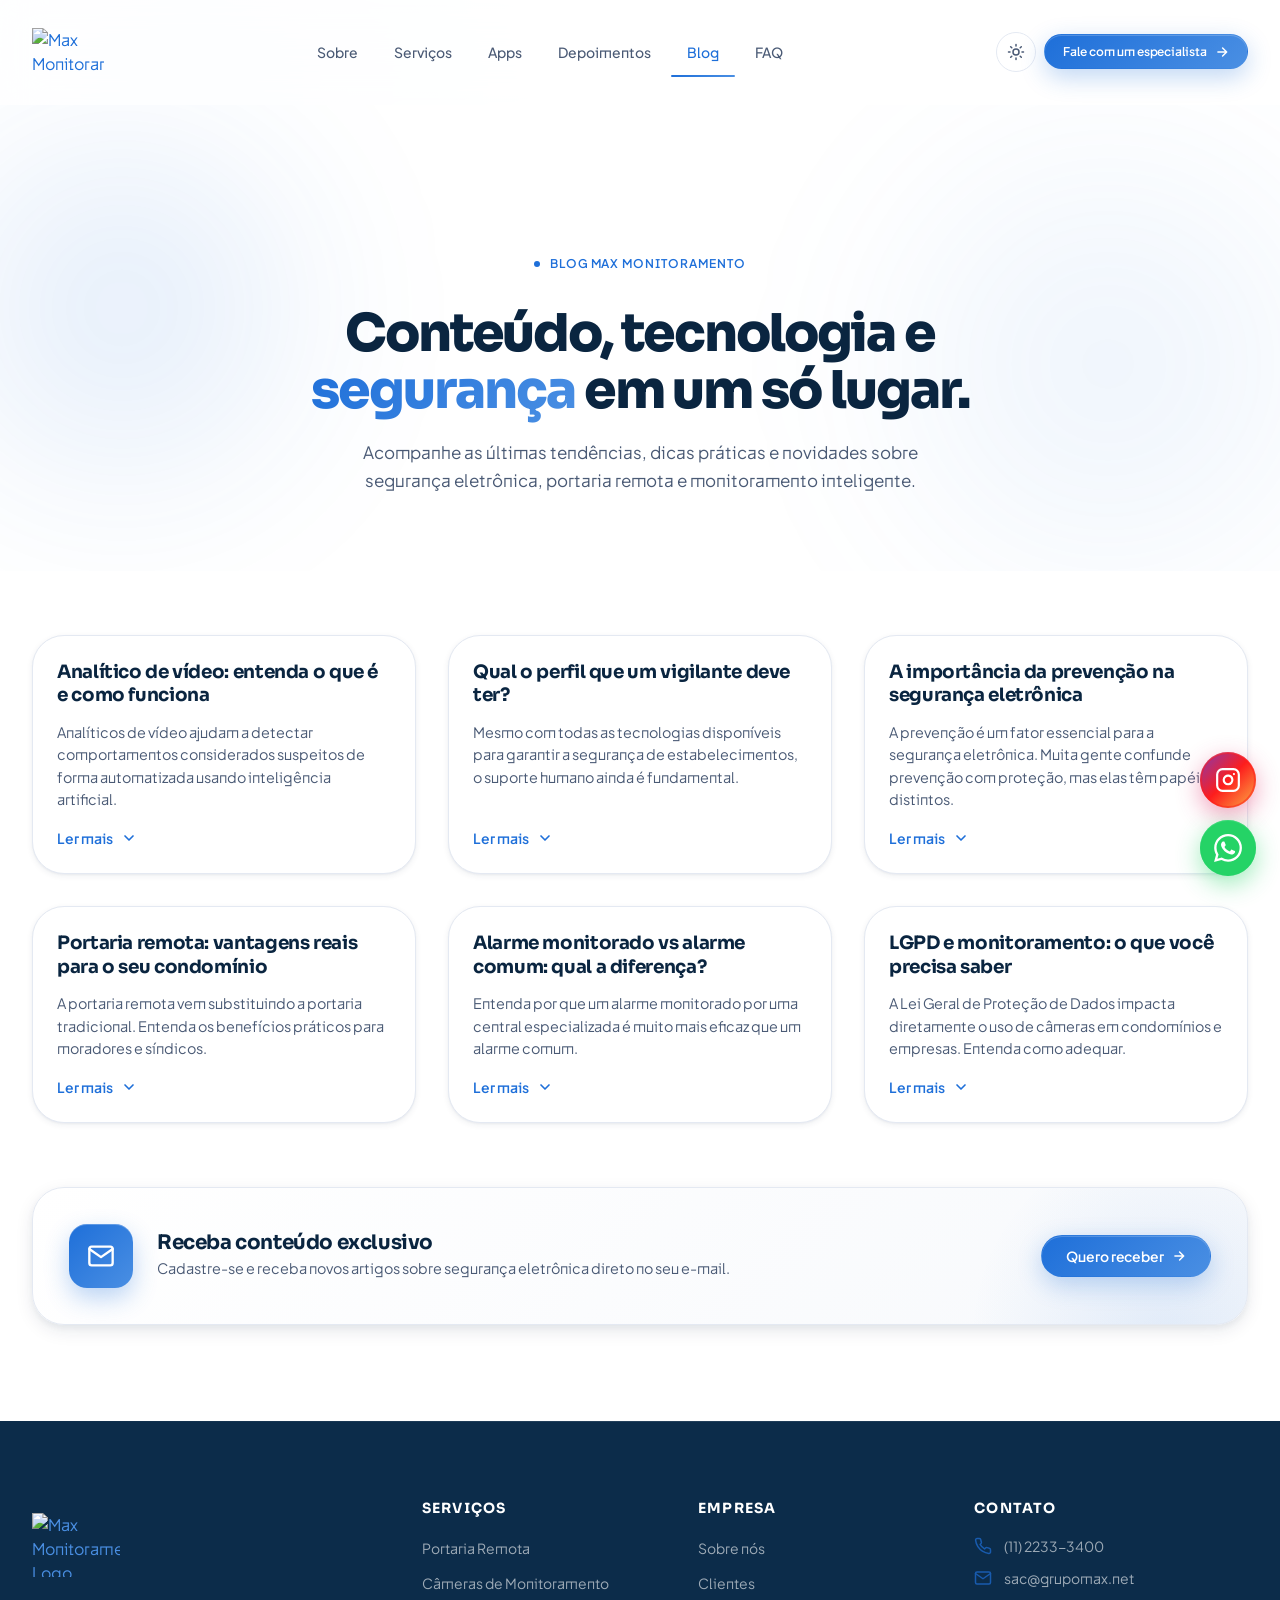
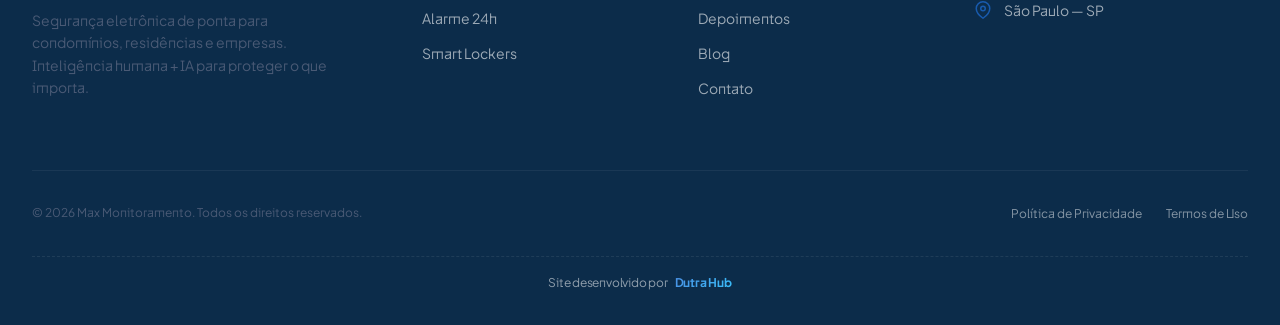
==== blog.html @ c95c72ec "blog" ====
<!doctype html>
<html lang="pt-BR">
  <head>
    <meta charset="UTF-8" />
    <meta
      name="viewport"
      content="width=device-width, initial-scale=1.0, viewport-fit=cover"
    />
    <script>
      (function () {
        try {
          var s = localStorage.getItem("max-theme");
          var p = window.matchMedia("(prefers-color-scheme: dark)").matches;
          var t = s || (p ? "dark" : "light");
          document.documentElement.setAttribute("data-theme", t);
        } catch (e) {
          document.documentElement.setAttribute("data-theme", "light");
        }
      })();
    </script>
    <title>Blog | Max Monitoramento — Insights de segurança eletrônica</title>
    <meta
      name="description"
      content="Conheça as últimas tendências, dicas e tecnologias em segurança eletrônica, portaria remota e monitoramento 24h."
    />
    <meta name="theme-color" content="#0A2540" />
    <link rel="icon" type="image/svg+xml" href="assets/icons/favicon.svg" />
    <link rel="preconnect" href="https://fonts.googleapis.com" />
    <link rel="preconnect" href="https://fonts.gstatic.com" crossorigin />
    <link
      href="https://fonts.googleapis.com/css2?family=Sora:wght@300;400;500;600;700;800&family=Plus+Jakarta+Sans:wght@300;400;500;600;700;800&display=swap"
      rel="stylesheet"
    />
    <link rel="stylesheet" href="css/variables.css?v=3" />
    <link rel="stylesheet" href="css/base.css?v=3" />
    <link rel="stylesheet" href="css/components.css?v=3" />
    <link rel="stylesheet" href="css/sections.css?v=3" />
    <link rel="stylesheet" href="css/animations.css?v=3" />
    <link rel="stylesheet" href="css/responsive.css?v=3" />
    <link rel="stylesheet" href="css/blog.css?v=3" />
    <link rel="stylesheet" href="css/svg-sizing.css?v=3" />
  </head>
  <body>
    <header class="header" id="header">
      <div class="container header__container">
        <a
          href="index.html"
          class="header__logo"
          aria-label="Max Monitoramento"
        >
          <div class="logo">
            <div class="logo__mark" aria-hidden="true">
              <img
                src="images/logo.png"
                alt="Max Monitoramento Logo"
                style="height: 36px; width: auto; display: block"
              />
            </div>
          </div>
        </a>
        <nav class="nav" aria-label="Principal">
          <ul class="nav__list">
            <li><a href="index.html#sobre" class="nav__link">Sobre</a></li>
            <li>
              <a href="index.html#servicos" class="nav__link">Serviços</a>
            </li>
            <li><a href="index.html#aplicativos" class="nav__link">Apps</a></li>
            <li>
              <a href="index.html#depoimentos" class="nav__link">Depoimentos</a>
            </li>
            <li>
              <a
                href="blog.html"
                class="nav__link nav__link--active"
                aria-current="page"
                >Blog</a
              >
            </li>
            <li><a href="index.html#faq" class="nav__link">FAQ</a></li>
          </ul>
        </nav>
        <div class="header__actions">
          <button
            class="theme-toggle"
            id="themeToggle"
            aria-label="Alternar tema"
            type="button"
          >
            <svg
              class="theme-toggle__sun"
              viewBox="0 0 24 24"
              fill="none"
              stroke="currentColor"
              stroke-width="2"
              stroke-linecap="round"
              stroke-linejoin="round"
              aria-hidden="true"
            >
              <circle cx="12" cy="12" r="4" />
              <path
                d="M12 2v2M12 20v2M4.93 4.93l1.41 1.41M17.66 17.66l1.41 1.41M2 12h2M20 12h2M4.93 19.07l1.41-1.41M17.66 6.34l1.41-1.41"
              />
            </svg>
            <svg
              class="theme-toggle__moon"
              viewBox="0 0 24 24"
              fill="none"
              stroke="currentColor"
              stroke-width="2"
              stroke-linecap="round"
              stroke-linejoin="round"
              aria-hidden="true"
            >
              <path d="M21 12.79A9 9 0 1 1 11.21 3 7 7 0 0 0 21 12.79z" />
            </svg>
          </button>
          <a
            href="index.html#contato"
            class="btn btn--primary btn--sm"
            data-cta="header-cta"
            >Fale com um especialista
            <svg
              width="14"
              height="14"
              viewBox="0 0 24 24"
              fill="none"
              stroke="currentColor"
              stroke-width="2.5"
              stroke-linecap="round"
              stroke-linejoin="round"
              aria-hidden="true"
            >
              <path d="M5 12h14M13 5l7 7-7 7" />
            </svg>
          </a>
          <button
            class="menu-toggle"
            id="menuToggle"
            aria-label="Abrir menu"
            aria-expanded="false"
          >
            <span></span><span></span><span></span>
          </button>
        </div>
      </div>
      <div class="mobile-menu" id="mobileMenu" aria-hidden="true">
        <ul class="mobile-menu__list">
          <li><a href="index.html#sobre">Sobre</a></li>
          <li><a href="index.html#servicos">Serviços</a></li>
          <li><a href="index.html#aplicativos">Apps</a></li>
          <li><a href="index.html#processo">Como funciona</a></li>
          <li><a href="index.html#depoimentos">Depoimentos</a></li>
          <li><a href="blog.html">Blog</a></li>
          <li><a href="index.html#faq">FAQ</a></li>
          <li>
            <a href="index.html#contato" class="btn btn--primary btn--full"
              >Fale com um especialista</a
            >
          </li>
        </ul>
      </div>
    </header>
    <main>
      <section class="blog-hero">
        <div class="blog-hero__backdrop" aria-hidden="true">
          <div class="blog-hero__glow blog-hero__glow--1"></div>
          <div class="blog-hero__glow blog-hero__glow--2"></div>
        </div>
        <div class="container">
          <div class="blog-hero__content">
            <span class="eyebrow"
              ><span class="eyebrow__dot"></span>Blog Max Monitoramento</span
            >
            <h1 class="blog-hero__title">
              Conteúdo, tecnologia e
              <span class="text-gradient">segurança</span> em um só lugar.
            </h1>
            <p class="blog-hero__lead">
              Acompanhe as últimas tendências, dicas práticas e novidades sobre
              segurança eletrônica, portaria remota e monitoramento inteligente.
            </p>
          </div>
        </div>
      </section>
      <section class="blog-section">
        <div class="container">
          <div class="blog-grid" id="blogGrid">
            <article class="blog-card" data-post="analitico-video">
              <button
                class="blog-card__trigger"
                type="button"
                aria-expanded="false"
                aria-controls="post-analitico-video"
              >
                <div class="blog-card__media">
                  <img
                    src="images/Blog/Card1.webp"
                    alt="Analítico de vídeo"
                    loading="lazy"
                    class="blog-card__image"
                  />
                </div>
                <div class="blog-card__body">
                  <h2 class="blog-card__title">
                    Analítico de vídeo: entenda o que é e como funciona
                  </h2>
                  <p class="blog-card__excerpt">
                    Analíticos de vídeo ajudam a detectar comportamentos
                    considerados suspeitos de forma automatizada usando
                    inteligência artificial.
                  </p>
                  <span class="blog-card__cta"
                    ><span class="blog-card__cta-text">Ler mais</span
                    ><svg
                      class="blog-card__cta-icon"
                      viewBox="0 0 24 24"
                      fill="none"
                      stroke="currentColor"
                      stroke-width="2.5"
                      stroke-linecap="round"
                      stroke-linejoin="round"
                      aria-hidden="true"
                    >
                      <polyline points="6 9 12 15 18 9" /></svg
                  ></span>
                </div>
              </button>
              <div
                class="blog-card__expansion"
                id="post-analitico-video"
                role="region"
                aria-hidden="true"
              >
                <div class="blog-card__expansion-inner">
                  <div class="blog-content">
                    <p>
                      Em um sistema de
                      <strong>CFTV (Circuito Fechado de Televisão)</strong>, uma
                      câmera de videomonitoramento (VMS) que apenas registra as
                      imagens em tempo real pode não ser mais suficiente para
                      fazer a segurança de um ambiente.
                    </p>
                    <p>
                      Quando elaboram projetos de segurança, empresas e
                      condomínios já pensam em implantar
                      <strong>inteligência artificial (IA)</strong> no sistema
                      de monitoramento. Isso significa ter câmeras IP (digitais)
                      e softwares com os chamados
                      <strong>analíticos de vídeo</strong>.
                    </p>
                    <h3>O que é analítico de vídeo?</h3>
                    <p>
                      Analítico de vídeo é uma parte do sistema de
                      videomonitoramento (VMS) que analisa as imagens e detecta,
                      automaticamente, situações suspeitas ou eventos fora do
                      padrão de comportamento.
                    </p>
                    <p>O sistema pode ser utilizado para:</p>
                    <ul>
                      <li>
                        <strong>Detecção de pessoas</strong> em áreas restritas
                        — se alguém é flagrado cruzando uma linha desenhada pelo
                        sistema, um alerta é gerado;
                      </li>
                      <li>
                        <strong>Identificação facial</strong> de pessoas
                        específicas (autorizadas ou suspeitas);
                      </li>
                      <li>
                        <strong>Detecção de objetos abandonados</strong> ou
                        removidos do ambiente;
                      </li>
                      <li>
                        <strong>Análise de trajetória</strong> e tempo de
                        permanência em determinadas áreas;
                      </li>
                      <li>
                        <strong>Alarme de temperatura</strong> e detecção de
                        comportamentos suspeitos.
                      </li>
                    </ul>
                    <h3>Por que escolher análise inteligente de vídeo?</h3>
                    <p>
                      Um dos pontos fortes da análise inteligente de vídeo é
                      que, independentemente da quantidade de câmeras, o sistema
                      avalia as imagens <strong>em tempo real</strong>,
                      trabalhando de forma autônoma sem depender totalmente dos
                      operadores da central de segurança.
                    </p>
                    <p>
                      Assim que o sistema detecta um evento — como a invasão de
                      uma área controlada — ele
                      <strong
                        >envia imediatamente um alerta de ocorrência</strong
                      >
                      à operação. Depois disso, a equipe de segurança pode atuar
                      no caso com agilidade.
                    </p>
                    <p>
                      É possível configurar uma série de analíticos de vídeo.
                      Cada um pode detectar e identificar eventos diferentes
                      durante <strong>24 horas por dia</strong>, garantindo
                      proteção contínua e inteligente do seu patrimônio.
                    </p>
                  </div>
                  <button
                    class="blog-card__close"
                    type="button"
                    data-close="analitico-video"
                  >
                    <svg
                      viewBox="0 0 24 24"
                      fill="none"
                      stroke="currentColor"
                      stroke-width="2.5"
                      stroke-linecap="round"
                      stroke-linejoin="round"
                      aria-hidden="true"
                    >
                      <line x1="18" y1="6" x2="6" y2="18" />
                      <line x1="6" y1="6" x2="18" y2="18" /></svg
                    >Fechar artigo
                  </button>
                </div>
              </div>
            </article>

            <article class="blog-card" data-post="perfil-vigilante">
              <button
                class="blog-card__trigger"
                type="button"
                aria-expanded="false"
                aria-controls="post-perfil-vigilante"
              >
                <div class="blog-card__media blog-card__media--alt">
                  <img
                    src="images/blog/Card2.jpg"
                    alt="Perfil do vigilante"
                    loading="lazy"
                    class="blog-card__image"
                  />
                </div>
                <div class="blog-card__body">
                  <h2 class="blog-card__title">
                    Qual o perfil que um vigilante deve ter?
                  </h2>
                  <p class="blog-card__excerpt">
                    Mesmo com todas as tecnologias disponíveis para garantir a
                    segurança de estabelecimentos, o suporte humano ainda é
                    fundamental.
                  </p>
                  <span class="blog-card__cta"
                    ><span class="blog-card__cta-text">Ler mais</span
                    ><svg
                      class="blog-card__cta-icon"
                      viewBox="0 0 24 24"
                      fill="none"
                      stroke="currentColor"
                      stroke-width="2.5"
                      stroke-linecap="round"
                      stroke-linejoin="round"
                      aria-hidden="true"
                    >
                      <polyline points="6 9 12 15 18 9" /></svg
                  ></span>
                </div>
              </button>
              <div
                class="blog-card__expansion"
                id="post-perfil-vigilante"
                role="region"
                aria-hidden="true"
              >
                <div class="blog-card__expansion-inner">
                  <div class="blog-content">
                    <p>
                      Mesmo com todas as tecnologias disponíveis para garantir a
                      segurança de estabelecimentos — câmeras inteligentes,
                      alarmes, controle de acesso —, o
                      <strong>suporte humano qualificado</strong> ainda é uma
                      peça essencial no sistema de proteção.
                    </p>
                    <h3>O que faz um bom vigilante?</h3>
                    <p>
                      Um vigilante profissional precisa muito mais do que apenas
                      presença física. Ele precisa combinar características
                      técnicas, comportamentais e emocionais para desempenhar a
                      função com excelência.
                    </p>
                    <h3>
                      Principais características de um vigilante qualificado:
                    </h3>
                    <ul>
                      <li>
                        <strong>Atenção redobrada</strong> — capacidade de
                        observar detalhes e reagir rapidamente a situações fora
                        do padrão;
                      </li>
                      <li>
                        <strong>Comunicação clara</strong> — saber se expressar
                        bem com moradores, visitantes, polícia e equipe;
                      </li>
                      <li>
                        <strong>Equilíbrio emocional</strong> — manter a calma
                        em situações de alta pressão;
                      </li>
                      <li>
                        <strong>Postura profissional</strong> — boa
                        apresentação, pontualidade e seriedade no trabalho;
                      </li>
                      <li>
                        <strong>Conhecimento técnico</strong> — domínio de
                        equipamentos de segurança e protocolos de emergência;
                      </li>
                      <li>
                        <strong>Empatia e cordialidade</strong> — saber tratar
                        moradores e visitantes com respeito.
                      </li>
                    </ul>
                    <h3>Formação e capacitação contínua</h3>
                    <p>
                      Todo vigilante deve possuir o
                      <strong>Curso de Formação de Vigilantes</strong>
                      reconhecido pela Polícia Federal, além de fazer
                      reciclagens periódicas. Empresas sérias investem em
                      treinamento contínuo, simulações e capacitação tecnológica
                      para que sua equipe esteja sempre preparada.
                    </p>
                    <p>
                      Na Max Monitoramento, todos os profissionais passam por
                      <strong>processos rigorosos de seleção</strong>,
                      treinamento técnico e avaliação psicológica antes de atuar
                      em campo — garantindo que a sua segurança esteja sempre
                      nas mãos certas.
                    </p>
                  </div>
                  <button
                    class="blog-card__close"
                    type="button"
                    data-close="perfil-vigilante"
                  >
                    <svg
                      viewBox="0 0 24 24"
                      fill="none"
                      stroke="currentColor"
                      stroke-width="2.5"
                      stroke-linecap="round"
                      stroke-linejoin="round"
                      aria-hidden="true"
                    >
                      <line x1="18" y1="6" x2="6" y2="18" />
                      <line x1="6" y1="6" x2="18" y2="18" /></svg
                    >Fechar artigo
                  </button>
                </div>
              </div>
            </article>

            <article class="blog-card" data-post="prevencao-eletronica">
              <button
                class="blog-card__trigger"
                type="button"
                aria-expanded="false"
                aria-controls="post-prevencao-eletronica"
              >
                <div class="blog-card__media blog-card__media--green">
                  <img
                    src="images/Blog/Card3.png"
                    alt="Prevenção em segurança eletrônica"
                    loading="lazy"
                    class="blog-card__image"
                  />
                </div>
                <div class="blog-card__body">
                  <h2 class="blog-card__title">
                    A importância da prevenção na segurança eletrônica
                  </h2>
                  <p class="blog-card__excerpt">
                    A prevenção é um fator essencial para a segurança
                    eletrônica. Muita gente confunde prevenção com proteção, mas
                    elas têm papéis distintos.
                  </p>
                  <span class="blog-card__cta"
                    ><span class="blog-card__cta-text">Ler mais</span
                    ><svg
                      class="blog-card__cta-icon"
                      viewBox="0 0 24 24"
                      fill="none"
                      stroke="currentColor"
                      stroke-width="2.5"
                      stroke-linecap="round"
                      stroke-linejoin="round"
                      aria-hidden="true"
                    >
                      <polyline points="6 9 12 15 18 9" /></svg
                  ></span>
                </div>
              </button>
              <div
                class="blog-card__expansion"
                id="post-prevencao-eletronica"
                role="region"
                aria-hidden="true"
              >
                <div class="blog-card__expansion-inner">
                  <div class="blog-content">
                    <p>
                      A <strong>prevenção</strong> é um fator essencial para a
                      segurança eletrônica. Muita gente confunde prevenção com
                      proteção, como se fossem a mesma coisa — mas elas têm
                      papéis bem distintos no sistema de segurança.
                    </p>
                    <h3>Qual a diferença entre prevenção e proteção?</h3>
                    <p>
                      <strong>Prevenção</strong> é tudo o que é feito
                      <strong>antes</strong> de uma ocorrência acontecer. É
                      evitar que o problema ocorra. Já
                      <strong>proteção</strong> é a resposta a um evento que já
                      está em curso — é o que protege durante e depois.
                    </p>
                    <p>
                      Os dois conceitos andam juntos, mas a prevenção é o que
                      reduz drasticamente os riscos.
                    </p>
                    <h3>Como a prevenção funciona na segurança eletrônica?</h3>
                    <ul>
                      <li>
                        <strong>Visibilidade ostensiva</strong> — câmeras
                        visíveis e bem posicionadas inibem ações criminosas;
                      </li>
                      <li>
                        <strong>Análise comportamental</strong> — IA detecta
                        comportamentos suspeitos antes mesmo do evento ocorrer;
                      </li>
                      <li>
                        <strong>Controle de acesso rigoroso</strong> — barreiras
                        eletrônicas impedem entrada não autorizada;
                      </li>
                      <li>
                        <strong>Manutenção preventiva</strong> — equipamentos
                        sempre operacionais evitam falhas no momento crítico;
                      </li>
                      <li>
                        <strong>Iluminação inteligente</strong> — sensores de
                        presença iluminam áreas de risco automaticamente;
                      </li>
                      <li>
                        <strong>Auditoria contínua</strong> — análise de padrões
                        para identificar vulnerabilidades.
                      </li>
                    </ul>
                    <h3>Por que investir em prevenção?</h3>
                    <p>
                      Investir em prevenção é
                      <strong>muito mais barato</strong> do que lidar com as
                      consequências de um incidente. Os custos com prevenção
                      representam apenas uma fração do prejuízo causado por uma
                      invasão, furto ou dano material — sem contar o impacto
                      psicológico que esses eventos causam.
                    </p>
                    <p>
                      Um bom projeto de segurança eletrônica sempre
                      <strong>prioriza a prevenção</strong>, combinada com
                      sistemas reativos eficientes. Essa é a fórmula adotada
                      pela Max Monitoramento para proteger mais de 15.000
                      clientes em todo o Brasil.
                    </p>
                  </div>
                  <button
                    class="blog-card__close"
                    type="button"
                    data-close="prevencao-eletronica"
                  >
                    <svg
                      viewBox="0 0 24 24"
                      fill="none"
                      stroke="currentColor"
                      stroke-width="2.5"
                      stroke-linecap="round"
                      stroke-linejoin="round"
                      aria-hidden="true"
                    >
                      <line x1="18" y1="6" x2="6" y2="18" />
                      <line x1="6" y1="6" x2="18" y2="18" /></svg
                    >Fechar artigo
                  </button>
                </div>
              </div>
            </article>

            <article class="blog-card" data-post="portaria-remota-vantagens">
              <button
                class="blog-card__trigger"
                type="button"
                aria-expanded="false"
                aria-controls="post-portaria-remota-vantagens"
              >
                <div class="blog-card__media blog-card__media--purple">
                  <img
                    src="images/Blog/Card4.jpg"
                    alt="Portaria remota"
                    loading="lazy"
                    class="blog-card__image"
                  />
                </div>
                <div class="blog-card__body">
                  <h2 class="blog-card__title">
                    Portaria remota: vantagens reais para o seu condomínio
                  </h2>
                  <p class="blog-card__excerpt">
                    A portaria remota vem substituindo a portaria tradicional.
                    Entenda os benefícios práticos para moradores e síndicos.
                  </p>
                  <span class="blog-card__cta"
                    ><span class="blog-card__cta-text">Ler mais</span
                    ><svg
                      class="blog-card__cta-icon"
                      viewBox="0 0 24 24"
                      fill="none"
                      stroke="currentColor"
                      stroke-width="2.5"
                      stroke-linecap="round"
                      stroke-linejoin="round"
                      aria-hidden="true"
                    >
                      <polyline points="6 9 12 15 18 9" /></svg
                  ></span>
                </div>
              </button>
              <div
                class="blog-card__expansion"
                id="post-portaria-remota-vantagens"
                role="region"
                aria-hidden="true"
              >
                <div class="blog-card__expansion-inner">
                  <div class="blog-content">
                    <p>
                      A <strong>portaria remota</strong> já é uma realidade em
                      milhares de condomínios brasileiros. Substituindo a
                      portaria tradicional, ela combina tecnologia, eficiência
                      operacional e segurança em níveis superiores.
                    </p>
                    <h3>Como funciona a portaria remota?</h3>
                    <p>
                      Em vez de ter um porteiro físico 24h no condomínio, toda a
                      operação é gerenciada por uma
                      <strong>central de monitoramento especializada</strong>,
                      conectada por câmeras de alta definição, interfones IP,
                      leitores faciais e biométricos.
                    </p>
                    <p>
                      Operadores treinados acompanham a portaria em tempo real,
                      validam visitantes, liberam acessos e respondem a
                      emergências — com toda movimentação registrada e
                      auditável.
                    </p>
                    <h3>Vantagens reais para o seu condomínio:</h3>
                    <ul>
                      <li>
                        <strong>Redução de custos de 30% a 50%</strong> —
                        economia em folha de pagamento, encargos, férias e
                        benefícios;
                      </li>
                      <li>
                        <strong>Maior segurança</strong> — eliminação do risco
                        de rendição do porteiro físico;
                      </li>
                      <li>
                        <strong>Operação 24h</strong> sem falhas humanas como
                        sono, distração ou problemas pessoais;
                      </li>
                      <li>
                        <strong>Auditoria completa</strong> — todos acessos
                        ficam registrados com imagem, horário e identificação;
                      </li>
                      <li>
                        <strong>Tecnologia integrada</strong> — controle por
                        app, biometria, reconhecimento facial e QR Code;
                      </li>
                      <li>
                        <strong>Atendimento padronizado</strong> — operadores
                        treinados seguem protocolos rigorosos.
                      </li>
                    </ul>
                    <h3>O que diz a lei sobre portaria remota?</h3>
                    <p>
                      A portaria remota é <strong>totalmente legal</strong> no
                      Brasil e segue normas da ABESE (Associação Brasileira das
                      Empresas de Sistemas Eletrônicos de Segurança). Os
                      condomínios podem migrar gradualmente, e a aprovação
                      geralmente ocorre em assembleia de moradores.
                    </p>
                    <p>
                      Se o seu condomínio ainda usa portaria tradicional, vale a
                      pena fazer uma simulação. A Max Monitoramento oferece
                      <strong>diagnóstico gratuito</strong> e proposta
                      personalizada — em alguns casos o retorno do investimento
                      acontece nos primeiros 12 meses.
                    </p>
                  </div>
                  <button
                    class="blog-card__close"
                    type="button"
                    data-close="portaria-remota-vantagens"
                  >
                    <svg
                      viewBox="0 0 24 24"
                      fill="none"
                      stroke="currentColor"
                      stroke-width="2.5"
                      stroke-linecap="round"
                      stroke-linejoin="round"
                      aria-hidden="true"
                    >
                      <line x1="18" y1="6" x2="6" y2="18" />
                      <line x1="6" y1="6" x2="18" y2="18" /></svg
                    >Fechar artigo
                  </button>
                </div>
              </div>
            </article>

            <article class="blog-card" data-post="alarme-monitorado">
              <button
                class="blog-card__trigger"
                type="button"
                aria-expanded="false"
                aria-controls="post-alarme-monitorado"
              >
                <div class="blog-card__media blog-card__media--orange">
                  <img
                    src="images/Blog/Card5.jpeg"
                    alt="Alarme monitorado"
                    loading="lazy"
                    class="blog-card__image"
                  />
                </div>
                <div class="blog-card__body">
                  <h2 class="blog-card__title">
                    Alarme monitorado vs alarme comum: qual a diferença?
                  </h2>
                  <p class="blog-card__excerpt">
                    Entenda por que um alarme monitorado por uma central
                    especializada é muito mais eficaz que um alarme comum.
                  </p>
                  <span class="blog-card__cta"
                    ><span class="blog-card__cta-text">Ler mais</span
                    ><svg
                      class="blog-card__cta-icon"
                      viewBox="0 0 24 24"
                      fill="none"
                      stroke="currentColor"
                      stroke-width="2.5"
                      stroke-linecap="round"
                      stroke-linejoin="round"
                      aria-hidden="true"
                    >
                      <polyline points="6 9 12 15 18 9" /></svg
                  ></span>
                </div>
              </button>
              <div
                class="blog-card__expansion"
                id="post-alarme-monitorado"
                role="region"
                aria-hidden="true"
              >
                <div class="blog-card__expansion-inner">
                  <div class="blog-content">
                    <p>
                      Muita gente acha que ter um alarme em casa ou na empresa é
                      suficiente para garantir a segurança — mas a verdade é que
                      existe uma <strong>diferença enorme</strong> entre um
                      alarme comum e um alarme monitorado por uma central
                      especializada.
                    </p>
                    <h3>Alarme comum (sem monitoramento)</h3>
                    <p>
                      É aquele alarme que apenas dispara uma sirene quando algum
                      sensor é ativado. Toda a responsabilidade recai sobre você
                      ou seus vizinhos — alguém precisa ouvir, identificar a
                      situação e chamar a polícia.
                    </p>
                    <p><strong>Problemas comuns:</strong></p>
                    <ul>
                      <li>Falsos disparos sem resposta organizada;</li>
                      <li>
                        Ninguém presta atenção em alarmes que disparam
                        frequentemente;
                      </li>
                      <li>Sem registro de eventos ou histórico;</li>
                      <li>Sem suporte técnico imediato em caso de falha;</li>
                      <li>Você precisa estar disponível 24h para reagir.</li>
                    </ul>
                    <h3>Alarme monitorado (com central 24h)</h3>
                    <p>
                      Quando o alarme dispara, o sinal é enviado
                      <strong
                        >imediatamente para uma central de monitoramento</strong
                      >
                      que opera 24 horas. Operadores treinados acessam câmeras
                      em tempo real, identificam o tipo de ocorrência e tomam as
                      providências cabíveis.
                    </p>
                    <p><strong>Vantagens:</strong></p>
                    <ul>
                      <li>
                        <strong>Resposta em menos de 60 segundos</strong> em
                        emergências;
                      </li>
                      <li>
                        <strong>Acionamento automático da polícia</strong> em
                        casos de intrusão confirmada;
                      </li>
                      <li>
                        <strong>Ronda motorizada</strong> enviada para verificar
                        in loco;
                      </li>
                      <li>
                        <strong>Histórico completo</strong> de todos os eventos
                        com data, hora e imagens;
                      </li>
                      <li>
                        <strong>Manutenção preventiva</strong> e suporte técnico
                        permanente;
                      </li>
                      <li>
                        <strong>App exclusivo</strong> com pânico, status do
                        sistema e acesso a câmeras.
                      </li>
                    </ul>
                    <h3>Vale a pena o investimento?</h3>
                    <p>
                      Considerando o valor do que está sendo protegido — sua
                      casa, sua família, seu patrimônio — o investimento em um
                      alarme monitorado é
                      <strong>extremamente acessível</strong>. A mensalidade
                      costuma ser menor do que uma conta de streaming, e oferece
                      em troca a tranquilidade de saber que profissionais estão
                      atentos 24h por dia.
                    </p>
                  </div>
                  <button
                    class="blog-card__close"
                    type="button"
                    data-close="alarme-monitorado"
                  >
                    <svg
                      viewBox="0 0 24 24"
                      fill="none"
                      stroke="currentColor"
                      stroke-width="2.5"
                      stroke-linecap="round"
                      stroke-linejoin="round"
                      aria-hidden="true"
                    >
                      <line x1="18" y1="6" x2="6" y2="18" />
                      <line x1="6" y1="6" x2="18" y2="18" /></svg
                    >Fechar artigo
                  </button>
                </div>
              </div>
            </article>

            <article class="blog-card" data-post="lgpd-monitoramento">
              <button
                class="blog-card__trigger"
                type="button"
                aria-expanded="false"
                aria-controls="post-lgpd-monitoramento"
              >
                <div class="blog-card__media blog-card__media--teal">
                  <img
                    src="images/Blog/Card6.jpg"
                    alt="LGPD e monitoramento"
                    loading="lazy"
                    class="blog-card__image"
                  />
                </div>
                <div class="blog-card__body">
                  <h2 class="blog-card__title">
                    LGPD e monitoramento: o que você precisa saber
                  </h2>
                  <p class="blog-card__excerpt">
                    A Lei Geral de Proteção de Dados impacta diretamente o uso
                    de câmeras em condomínios e empresas. Entenda como adequar.
                  </p>
                  <span class="blog-card__cta"
                    ><span class="blog-card__cta-text">Ler mais</span
                    ><svg
                      class="blog-card__cta-icon"
                      viewBox="0 0 24 24"
                      fill="none"
                      stroke="currentColor"
                      stroke-width="2.5"
                      stroke-linecap="round"
                      stroke-linejoin="round"
                      aria-hidden="true"
                    >
                      <polyline points="6 9 12 15 18 9" /></svg
                  ></span>
                </div>
              </button>
              <div
                class="blog-card__expansion"
                id="post-lgpd-monitoramento"
                role="region"
                aria-hidden="true"
              >
                <div class="blog-card__expansion-inner">
                  <div class="blog-content">
                    <p>
                      A <strong>Lei Geral de Proteção de Dados (LGPD)</strong>,
                      que entrou em vigor em 2020, trouxe regras claras sobre o
                      tratamento de dados pessoais — incluindo o uso de câmeras
                      de monitoramento em condomínios, empresas e espaços
                      públicos.
                    </p>
                    <h3>O que mudou para quem usa câmeras?</h3>
                    <p>
                      As imagens captadas por câmeras de segurança são
                      consideradas <strong>dados pessoais</strong> pela LGPD,
                      especialmente quando permitem identificar pessoas. Isso
                      significa que o uso desses sistemas precisa seguir
                      princípios de transparência, finalidade legítima e
                      proporcionalidade.
                    </p>
                    <h3>O que é obrigatório:</h3>
                    <ul>
                      <li>
                        <strong>Avisos visíveis</strong> informando que o local
                        é monitorado por câmeras;
                      </li>
                      <li>
                        <strong>Finalidade clara</strong> — só pode usar câmeras
                        para fins legítimos (segurança, principalmente);
                      </li>
                      <li>
                        <strong>Acesso restrito</strong> às gravações — apenas
                        pessoas autorizadas;
                      </li>
                      <li>
                        <strong>Tempo de retenção limitado</strong> — não pode
                        guardar gravações indefinidamente;
                      </li>
                      <li>
                        <strong>Segurança técnica</strong> — armazenamento
                        criptografado e protegido contra acessos não
                        autorizados;
                      </li>
                      <li>
                        <strong>Política de privacidade</strong> documentada e
                        acessível.
                      </li>
                    </ul>
                    <h3>O que NÃO pode fazer:</h3>
                    <ul>
                      <li>
                        Câmeras em áreas privadas (banheiros, vestiários,
                        interior de apartamentos);
                      </li>
                      <li>
                        Compartilhar imagens em redes sociais sem autorização;
                      </li>
                      <li>
                        Usar reconhecimento facial sem base legal específica;
                      </li>
                      <li>Guardar gravações por tempo indeterminado.</li>
                    </ul>
                    <h3>Como a Max Monitoramento garante conformidade?</h3>
                    <p>
                      Todos os nossos sistemas são
                      <strong>100% adequados à LGPD</strong>. Trabalhamos com:
                    </p>
                    <ul>
                      <li>
                        Armazenamento criptografado em servidores próprios;
                      </li>
                      <li>Acesso restrito por níveis de permissão;</li>
                      <li>Política de retenção configurável por cliente;</li>
                      <li>Logs de auditoria para todos os acessos;</li>
                      <li>
                        Treinamento contínuo da equipe em compliance e
                        privacidade.
                      </li>
                    </ul>
                    <p>
                      Investir em segurança eletrônica não pode significar abrir
                      mão da privacidade — pelo contrário, o equilíbrio entre
                      proteção e respeito aos dados pessoais é o que faz a
                      diferença entre uma empresa séria e amadora.
                    </p>
                  </div>
                  <button
                    class="blog-card__close"
                    type="button"
                    data-close="lgpd-monitoramento"
                  >
                    <svg
                      viewBox="0 0 24 24"
                      fill="none"
                      stroke="currentColor"
                      stroke-width="2.5"
                      stroke-linecap="round"
                      stroke-linejoin="round"
                      aria-hidden="true"
                    >
                      <line x1="18" y1="6" x2="6" y2="18" />
                      <line x1="6" y1="6" x2="18" y2="18" /></svg
                    >Fechar artigo
                  </button>
                </div>
              </div>
            </article>
          </div>
          <div class="blog-newsletter">
            <div class="blog-newsletter__icon">
              <svg
                viewBox="0 0 24 24"
                fill="none"
                stroke="currentColor"
                stroke-width="2"
                stroke-linecap="round"
                stroke-linejoin="round"
                aria-hidden="true"
              >
                <path
                  d="M4 4h16c1.1 0 2 .9 2 2v12c0 1.1-.9 2-2 2H4c-1.1 0-2-.9-2-2V6c0-1.1.9-2 2-2z"
                />
                <polyline points="22,6 12,13 2,6" />
              </svg>
            </div>
            <div class="blog-newsletter__content">
              <h3 class="blog-newsletter__title">Receba conteúdo exclusivo</h3>
              <p class="blog-newsletter__desc">
                Cadastre-se e receba novos artigos sobre segurança eletrônica
                direto no seu e-mail.
              </p>
            </div>
            <a
              href="index.html#contato"
              class="btn btn--primary"
              data-cta="blog-newsletter"
              >Quero receber<svg
                width="14"
                height="14"
                viewBox="0 0 24 24"
                fill="none"
                stroke="currentColor"
                stroke-width="2.5"
                stroke-linecap="round"
                stroke-linejoin="round"
                aria-hidden="true"
              >
                <path d="M5 12h14M13 5l7 7-7 7" /></svg
            ></a>
          </div>
        </div>
      </section>
    </main>
    <footer class="footer">
      <div class="container">
        <div class="footer__grid">
          <div class="footer__brand">
            <div class="logo logo--light">
              <div class="logo__mark" aria-hidden="true">
                <img
                  src="images/logo.png"
                  alt="Max Monitoramento Logo"
                  style="height: 36px; width: auto; display: block"
                />
              </div>
            </div>
            <p class="footer__desc">
              Segurança eletrônica de ponta para condomínios, residências e
              empresas. Inteligência humana + IA para proteger o que importa.
            </p>
            <!-- <div class="footer__social">
              <a href="#" aria-label="Instagram"
                ><svg
                  width="20"
                  height="20"
                  viewBox="0 0 24 24"
                  fill="none"
                  stroke="currentColor"
                  stroke-width="2"
                  stroke-linecap="round"
                  stroke-linejoin="round"
                >
                  <rect x="2" y="2" width="20" height="20" rx="5" ry="5" />
                  <path d="M16 11.37A4 4 0 1 1 12.63 8 4 4 0 0 1 16 11.37z" />
                  <line x1="17.5" y1="6.5" x2="17.51" y2="6.5" /></svg
              ></a>
              <a href="#" aria-label="Facebook"
                ><svg
                  width="20"
                  height="20"
                  viewBox="0 0 24 24"
                  fill="none"
                  stroke="currentColor"
                  stroke-width="2"
                  stroke-linecap="round"
                  stroke-linejoin="round"
                >
                  <path
                    d="M18 2h-3a5 5 0 0 0-5 5v3H7v4h3v8h4v-8h3l1-4h-4V7a1 1 0 0 1 1-1h3z"
                  /></svg
              ></a>
              <a href="#" aria-label="LinkedIn"
                ><svg
                  width="20"
                  height="20"
                  viewBox="0 0 24 24"
                  fill="none"
                  stroke="currentColor"
                  stroke-width="2"
                  stroke-linecap="round"
                  stroke-linejoin="round"
                >
                  <path
                    d="M16 8a6 6 0 0 1 6 6v7h-4v-7a2 2 0 0 0-4 0v7h-4v-7a6 6 0 0 1 6-6z"
                  />
                  <rect x="2" y="9" width="4" height="12" />
                  <circle cx="4" cy="4" r="2" /></svg
              ></a>
              <a href="#" aria-label="YouTube"
                ><svg
                  width="20"
                  height="20"
                  viewBox="0 0 24 24"
                  fill="none"
                  stroke="currentColor"
                  stroke-width="2"
                  stroke-linecap="round"
                  stroke-linejoin="round"
                >
                  <path
                    d="M22.54 6.42a2.78 2.78 0 0 0-1.94-2C18.88 4 12 4 12 4s-6.88 0-8.6.46a2.78 2.78 0 0 0-1.94 2A29 29 0 0 0 1 11.75a29 29 0 0 0 .46 5.33A2.78 2.78 0 0 0 3.4 19c1.72.46 8.6.46 8.6.46s6.88 0 8.6-.46a2.78 2.78 0 0 0 1.94-2 29 29 0 0 0 .46-5.25 29 29 0 0 0-.46-5.33z"
                  />
                  <polygon
                    points="9.75 15.02 15.5 11.75 9.75 8.48 9.75 15.02"
                  /></svg
              ></a>
            </div> -->
          </div>
          <div class="footer__col">
            <h4 class="footer__title">Serviços</h4>
            <ul>
              <li><a href="index.html#servicos">Portaria Remota</a></li>
              <li>
                <a href="index.html#servicos">Câmeras de Monitoramento</a>
              </li>
              <li><a href="index.html#servicos">Alarme 24h</a></li>
              <li><a href="index.html#servicos">Smart Lockers</a></li>
            </ul>
          </div>
          <div class="footer__col">
            <h4 class="footer__title">Empresa</h4>
            <ul>
              <li><a href="index.html#sobre">Sobre nós</a></li>
              <li><a href="index.html#clientes">Clientes</a></li>
              <li><a href="index.html#depoimentos">Depoimentos</a></li>
              <li><a href="blog.html">Blog</a></li>
              <li><a href="index.html#contato">Contato</a></li>
            </ul>
          </div>
          <div class="footer__col">
            <h4 class="footer__title">Contato</h4>
            <ul class="footer__contact">
              <li>
                <svg
                  width="18"
                  height="18"
                  viewBox="0 0 24 24"
                  fill="none"
                  stroke="currentColor"
                  stroke-width="2"
                  stroke-linecap="round"
                  stroke-linejoin="round"
                >
                  <path
                    d="M22 16.92v3a2 2 0 0 1-2.18 2 19.79 19.79 0 0 1-8.63-3.07 19.5 19.5 0 0 1-6-6 19.79 19.79 0 0 1-3.07-8.67A2 2 0 0 1 4.11 2h3a2 2 0 0 1 2 1.72 12.84 12.84 0 0 0 .7 2.81 2 2 0 0 1-.45 2.11L8.09 9.91a16 16 0 0 0 6 6l1.27-1.27a2 2 0 0 1 2.11-.45 12.84 12.84 0 0 0 2.81.7A2 2 0 0 1 22 16.92z"
                  /></svg
                ><a href="tel:+551122333400">(11) 2233-3400</a>
              </li>
              <li>
                <svg
                  width="18"
                  height="18"
                  viewBox="0 0 24 24"
                  fill="none"
                  stroke="currentColor"
                  stroke-width="2"
                  stroke-linecap="round"
                  stroke-linejoin="round"
                >
                  <path
                    d="M4 4h16c1.1 0 2 .9 2 2v12c0 1.1-.9 2-2 2H4c-1.1 0-2-.9-2-2V6c0-1.1.9-2 2-2z"
                  />
                  <polyline points="22,6 12,13 2,6" /></svg
                ><a href="mailto:sac@grupomax.net">sac@grupomax.net</a>
              </li>
              <li>
                <svg
                  width="18"
                  height="18"
                  viewBox="0 0 24 24"
                  fill="none"
                  stroke="currentColor"
                  stroke-width="2"
                  stroke-linecap="round"
                  stroke-linejoin="round"
                >
                  <path d="M21 10c0 7-9 13-9 13s-9-6-9-13a9 9 0 0 1 18 0z" />
                  <circle cx="12" cy="10" r="3" /></svg
                ><span>São Paulo — SP</span>
              </li>
            </ul>
          </div>
        </div>
        <div class="footer__bottom">
          <p>
            © <span data-year>2026</span> Max Monitoramento. Todos os direitos
            reservados.
          </p>
          <div class="footer__bottom-links">
            <a href="#">Política de Privacidade</a><a href="#">Termos de Uso</a>
          </div>
          <p class="footer__credit">
            Site desenvolvido por
            <a
              href="https://dutrahub.com.br"
              target="_blank"
              rel="noopener"
              class="footer__credit-link"
              ><strong>Dutra Hub</strong></a
            >
          </p>
        </div>
      </div>
    </footer>
    <div class="floating-actions" aria-label="Contatos rápidos">
      <a
        href="https://www.instagram.com/maxmonitoramento"
        target="_blank"
        rel="noopener"
        class="floating-btn floating-btn--instagram"
        aria-label="Siga-nos no Instagram"
      >
        <svg
          width="26"
          height="26"
          viewBox="0 0 24 24"
          fill="none"
          stroke="currentColor"
          stroke-width="2"
          stroke-linecap="round"
          stroke-linejoin="round"
          aria-hidden="true"
        >
          <rect x="2" y="2" width="20" height="20" rx="5" ry="5" />
          <path d="M16 11.37A4 4 0 1 1 12.63 8 4 4 0 0 1 16 11.37z" />
          <line x1="17.5" y1="6.5" x2="17.51" y2="6.5" />
        </svg>
      </a>
      <a
        href="https://wa.me/551122333400?text=Ol%C3%A1!%20Gostaria%20de%20saber%20mais%20sobre%20a%20Max%20Monitoramento"
        target="_blank"
        rel="noopener"
        class="floating-btn floating-btn--whatsapp"
        aria-label="Fale conosco no WhatsApp"
      >
        <svg
          width="28"
          height="28"
          viewBox="0 0 24 24"
          fill="currentColor"
          aria-hidden="true"
        >
          <path
            d="M17.472 14.382c-.297-.149-1.758-.867-2.03-.967-.273-.099-.471-.148-.67.15-.197.297-.767.966-.94 1.164-.173.199-.347.223-.644.075-.297-.15-1.255-.463-2.39-1.475-.883-.788-1.48-1.761-1.653-2.059-.173-.297-.018-.458.13-.606.134-.133.298-.347.446-.52.149-.174.198-.298.298-.497.099-.198.05-.371-.025-.52-.075-.149-.669-1.612-.916-2.207-.242-.579-.487-.5-.669-.51-.173-.008-.371-.01-.57-.01-.198 0-.52.074-.792.372-.272.297-1.04 1.016-1.04 2.479 0 1.462 1.065 2.875 1.213 3.074.149.198 2.096 3.2 5.077 4.487.709.306 1.262.489 1.694.625.712.227 1.36.195 1.871.118.571-.085 1.758-.719 2.006-1.413.248-.694.248-1.289.173-1.413-.074-.124-.272-.198-.57-.347m-5.421 7.403h-.004a9.87 9.87 0 0 1-5.031-1.378l-.361-.214-3.741.982.998-3.648-.235-.374a9.86 9.86 0 0 1-1.51-5.26c.001-5.45 4.436-9.884 9.888-9.884 2.64 0 5.122 1.03 6.988 2.898a9.825 9.825 0 0 1 2.893 6.994c-.003 5.45-4.437 9.884-9.885 9.884m8.413-18.297A11.815 11.815 0 0 0 12.05 0C5.495 0 .16 5.335.157 11.892c0 2.096.547 4.142 1.588 5.945L.057 24l6.305-1.654a11.882 11.882 0 0 0 5.683 1.448h.005c6.554 0 11.89-5.335 11.893-11.893a11.821 11.821 0 0 0-3.48-8.413Z"
          />
        </svg>
      </a>
    </div>
    <script src="js/tintim.js"></script>
    <script src="js/theme.js"></script>
    <script src="js/menu.js"></script>
    <script src="js/blog.js"></script>
  </body>
</html>
---- css/variables.css ----
/* ============================================
   DESIGN TOKENS — Max Monitoramento
   Premium dual-theme (light + dark)
   ============================================ */

:root {
  /* ---- BRAND COLORS (fixed) ---- */
  --brand-navy: #0a2540;
  --brand-navy-deep: #061a30;
  --brand-blue: #1b4f8c;
  --brand-accent: #1e6fd9;
  --brand-accent-hover: #1759b5;
  --brand-accent-light: #4a8fe3;
  --brand-cyan: #38bdf8;

  /* ---- TYPOGRAPHY ---- */
  --font-display: "Sora", system-ui, -apple-system, sans-serif;
  --font-body: "Plus Jakarta Sans", system-ui, -apple-system, sans-serif;
  --font-mono: "JetBrains Mono", "SF Mono", Menlo, monospace;

  --fs-xs: 0.75rem;
  --fs-sm: 0.875rem;
  --fs-base: 1rem;
  --fs-md: 1.0625rem;
  --fs-lg: 1.25rem;
  --fs-xl: 1.5rem;
  --fs-2xl: 2rem;
  --fs-3xl: 2.5rem;
  --fs-4xl: clamp(2.5rem, 5vw, 3.5rem);
  --fs-5xl: clamp(3rem, 6vw, 4.5rem);
  --fs-6xl: clamp(3.5rem, 7vw, 5.5rem);

  --lh-tight: 1.05;
  --lh-snug: 1.2;
  --lh-normal: 1.5;
  --lh-relaxed: 1.7;

  --tracking-tighter: -0.04em;
  --tracking-tight: -0.02em;
  --tracking-normal: 0;
  --tracking-wide: 0.04em;
  --tracking-wider: 0.08em;

  --fw-light: 300;
  --fw-regular: 400;
  --fw-medium: 500;
  --fw-semibold: 600;
  --fw-bold: 700;
  --fw-extrabold: 800;

  /* ---- SPACING ---- */
  --space-1: 0.25rem;
  --space-2: 0.5rem;
  --space-3: 0.75rem;
  --space-4: 1rem;
  --space-5: 1.25rem;
  --space-6: 1.5rem;
  --space-8: 2rem;
  --space-10: 2.5rem;
  --space-12: 3rem;
  --space-16: 4rem;
  --space-20: 5rem;
  --space-24: 6rem;
  --space-32: 8rem;

  /* ---- RADII ---- */
  --radius-sm: 8px;
  --radius-md: 12px;
  --radius-lg: 18px;
  --radius-xl: 24px;
  --radius-2xl: 32px;
  --radius-full: 9999px;

  /* ---- LAYOUT ---- */
  --container-max: 1280px;
  --container-padding: clamp(1.25rem, 4vw, 2rem);
  --section-padding-y: clamp(5rem, 10vw, 8rem);

  /* ---- MOTION ---- */
  --ease-out: cubic-bezier(0.16, 1, 0.3, 1);
  --ease-in-out: cubic-bezier(0.65, 0, 0.35, 1);
  --ease-spring: cubic-bezier(0.34, 1.56, 0.64, 1);
  --duration-fast: 150ms;
  --duration-base: 250ms;
  --duration-slow: 450ms;
  --duration-slower: 700ms;

  /* ---- Z-INDEX ---- */
  --z-base: 1;
  --z-dropdown: 100;
  --z-sticky: 200;
  --z-fixed: 300;
  --z-modal: 400;
  --z-popover: 500;
  --z-tooltip: 600;
  --z-floating: 999;
}

/* ============================================
   LIGHT THEME (default)
   ============================================ */
:root,
[data-theme="light"] {
  color-scheme: light;

  --color-bg: #ffffff;
  --color-bg-alt: #f7f9fc;
  --color-bg-soft: #eef2f8;
  --color-bg-elevated: #ffffff;
  --color-surface: #ffffff;
  --color-surface-alt: #f6f8fc;
  --color-surface-translucent: rgba(255, 255, 255, 0.72);

  --color-surface-dark: #0a2540;
  --color-surface-dark-alt: #0c2c4a;

  --color-border: #e4e9f2;
  --color-border-soft: #eff2f7;
  --color-border-strong: #cfd7e4;

  --color-text: #0a2540;
  --color-text-secondary: #4a5a75;
  --color-text-muted: #8593a8;
  --color-text-inverse: #ffffff;

  --color-primary: var(--brand-navy);
  --color-primary-light: var(--brand-blue);
  --color-accent: var(--brand-accent);
  --color-accent-hover: var(--brand-accent-hover);
  --color-accent-light: var(--brand-accent-light);

  --color-danger: #e53e3e;
  --color-danger-soft: rgba(229, 62, 62, 0.1);
  --color-success: #10b981;
  --color-warning: #f59e0b;

  --gradient-primary: linear-gradient(135deg, #1e6fd9 0%, #4a8fe3 100%);
  --gradient-primary-soft: linear-gradient(
    135deg,
    rgba(30, 111, 217, 0.1) 0%,
    rgba(74, 143, 227, 0.05) 100%
  );
  --gradient-dark: linear-gradient(135deg, #0a2540 0%, #1b4f8c 100%);
  --gradient-hero:
    radial-gradient(
      circle at 20% 0%,
      rgba(30, 111, 217, 0.12) 0%,
      transparent 45%
    ),
    radial-gradient(
      circle at 80% 30%,
      rgba(74, 143, 227, 0.08) 0%,
      transparent 50%
    ),
    radial-gradient(
      circle at 50% 100%,
      rgba(10, 37, 64, 0.04) 0%,
      transparent 60%
    );
  --gradient-mesh:
    radial-gradient(at 20% 20%, rgba(30, 111, 217, 0.1) 0px, transparent 50%),
    radial-gradient(at 80% 30%, rgba(74, 143, 227, 0.08) 0px, transparent 50%),
    radial-gradient(at 50% 80%, rgba(10, 37, 64, 0.05) 0px, transparent 50%);
  --gradient-text: linear-gradient(
    135deg,
    #0a2540 0%,
    #1e6fd9 60%,
    #4a8fe3 100%
  );
  --gradient-card: linear-gradient(
    180deg,
    rgba(255, 255, 255, 0.8) 0%,
    rgba(247, 249, 252, 0.4) 100%
  );

  --shadow-xs: 0 1px 2px rgba(10, 37, 64, 0.05);
  --shadow-sm:
    0 2px 6px rgba(10, 37, 64, 0.07), 0 1px 2px rgba(10, 37, 64, 0.04);
  --shadow-md:
    0 6px 18px rgba(10, 37, 64, 0.09), 0 3px 6px rgba(10, 37, 64, 0.05);
  --shadow-lg:
    0 18px 40px rgba(10, 37, 64, 0.12), 0 6px 16px rgba(10, 37, 64, 0.06);
  --shadow-xl:
    0 28px 72px rgba(10, 37, 64, 0.15), 0 10px 28px rgba(10, 37, 64, 0.08);
  --shadow-2xl:
    0 56px 112px rgba(10, 37, 64, 0.2), 0 16px 36px rgba(10, 37, 64, 0.1);
  --shadow-glow:
    0 0 0 1px rgba(30, 111, 217, 0.1), 0 8px 32px rgba(30, 111, 217, 0.16);
  --shadow-glow-strong:
    0 0 0 1px rgba(30, 111, 217, 0.2), 0 16px 48px rgba(30, 111, 217, 0.28);
  --shadow-inner: inset 0 1px 2px rgba(10, 37, 64, 0.05);

  --grid-color: rgba(10, 37, 64, 0.06);
  --grid-color-strong: rgba(10, 37, 64, 0.1);
  --noise-opacity: 0.018;

  /* Subtle textured background — visible only on bg, very gentle */
  --bg-texture:
    radial-gradient(
      circle at 15% 12%,
      rgba(30, 111, 217, 0.035) 0%,
      transparent 30%
    ),
    radial-gradient(
      circle at 85% 88%,
      rgba(74, 143, 227, 0.028) 0%,
      transparent 35%
    ),
    radial-gradient(
      circle at 50% 50%,
      rgba(10, 37, 64, 0.015) 0%,
      transparent 45%
    );
}

/* ============================================
   DARK THEME — premium tech aesthetic
   ============================================ */
[data-theme="dark"] {
  color-scheme: dark;

  --color-bg: #07101f;
  --color-bg-alt: #0a1626;
  --color-bg-soft: #0e1b2e;
  --color-bg-elevated: #0f1e33;
  --color-surface: #0e1b2e;
  --color-surface-alt: #122440;
  --color-surface-translucent: rgba(14, 27, 46, 0.72);

  --color-surface-dark: #050b16;
  --color-surface-dark-alt: #08111f;

  --color-border: rgba(255, 255, 255, 0.08);
  --color-border-soft: rgba(255, 255, 255, 0.05);
  --color-border-strong: rgba(255, 255, 255, 0.14);

  --color-text: #f0f4fa;
  --color-text-secondary: rgba(240, 244, 250, 0.72);
  --color-text-muted: rgba(240, 244, 250, 0.48);
  --color-text-inverse: #0a2540;

  --color-primary: #ffffff;
  --color-primary-light: #4a8fe3;
  --color-accent: #4a8fe3;
  --color-accent-hover: #6ba4ed;
  --color-accent-light: #7cb2ee;

  --color-danger: #fb7185;
  --color-danger-soft: rgba(251, 113, 133, 0.12);
  --color-success: #34d399;
  --color-warning: #fbbf24;

  --gradient-primary: linear-gradient(135deg, #4a8fe3 0%, #38bdf8 100%);
  --gradient-primary-soft: linear-gradient(
    135deg,
    rgba(74, 143, 227, 0.15) 0%,
    rgba(56, 189, 248, 0.08) 100%
  );
  --gradient-dark: linear-gradient(135deg, #07101f 0%, #122440 100%);
  --gradient-hero:
    radial-gradient(
      circle at 20% 0%,
      rgba(74, 143, 227, 0.22) 0%,
      transparent 45%
    ),
    radial-gradient(
      circle at 80% 30%,
      rgba(56, 189, 248, 0.15) 0%,
      transparent 50%
    ),
    radial-gradient(
      circle at 50% 100%,
      rgba(30, 111, 217, 0.1) 0%,
      transparent 60%
    );
  --gradient-mesh:
    radial-gradient(at 20% 20%, rgba(74, 143, 227, 0.18) 0px, transparent 50%),
    radial-gradient(at 80% 30%, rgba(56, 189, 248, 0.12) 0px, transparent 50%),
    radial-gradient(at 50% 80%, rgba(30, 111, 217, 0.1) 0px, transparent 50%);
  --gradient-text: linear-gradient(
    135deg,
    #ffffff 0%,
    #7cb2ee 60%,
    #38bdf8 100%
  );
  --gradient-card: linear-gradient(
    180deg,
    rgba(255, 255, 255, 0.04) 0%,
    rgba(255, 255, 255, 0.01) 100%
  );

  --shadow-xs:
    0 1px 2px rgba(0, 0, 0, 0.4), inset 0 1px 0 rgba(255, 255, 255, 0.04);
  --shadow-sm:
    0 2px 4px rgba(0, 0, 0, 0.5), 0 1px 2px rgba(0, 0, 0, 0.3),
    inset 0 1px 0 rgba(255, 255, 255, 0.05);
  --shadow-md:
    0 6px 18px rgba(0, 0, 0, 0.5), 0 3px 6px rgba(0, 0, 0, 0.3),
    inset 0 1px 0 rgba(255, 255, 255, 0.06);
  --shadow-lg:
    0 18px 40px rgba(0, 0, 0, 0.55), 0 6px 16px rgba(0, 0, 0, 0.35),
    inset 0 1px 0 rgba(255, 255, 255, 0.07);
  --shadow-xl:
    0 28px 72px rgba(0, 0, 0, 0.6), 0 10px 28px rgba(0, 0, 0, 0.4),
    inset 0 1px 0 rgba(255, 255, 255, 0.08);
  --shadow-2xl:
    0 56px 112px rgba(0, 0, 0, 0.65), 0 16px 36px rgba(0, 0, 0, 0.45),
    inset 0 1px 0 rgba(255, 255, 255, 0.08);
  --shadow-glow:
    0 0 0 1px rgba(74, 143, 227, 0.25), 0 8px 32px rgba(74, 143, 227, 0.28);
  --shadow-glow-strong:
    0 0 0 1px rgba(74, 143, 227, 0.4), 0 16px 48px rgba(74, 143, 227, 0.4);
  --shadow-inner: inset 0 1px 2px rgba(0, 0, 0, 0.4);

  --grid-color: rgba(255, 255, 255, 0.04);
  --grid-color-strong: rgba(255, 255, 255, 0.08);
  --noise-opacity: 0.025;

  /* Dark theme texture — subtle blue/cyan radials */
  --bg-texture:
    radial-gradient(
      circle at 15% 12%,
      rgba(74, 143, 227, 0.06) 0%,
      transparent 35%
    ),
    radial-gradient(
      circle at 85% 88%,
      rgba(56, 189, 248, 0.04) 0%,
      transparent 40%
    ),
    radial-gradient(
      circle at 50% 50%,
      rgba(30, 111, 217, 0.02) 0%,
      transparent 50%
    );
}

/* ============================================
   THEME TRANSITION (suave entre temas)
   ============================================ */
html {
  transition: background-color var(--duration-slow) var(--ease-out);
}

body,
.header,
.card,
section,
.btn,
input,
select,
textarea {
  transition:
    background-color var(--duration-slow) var(--ease-out),
    color var(--duration-slow) var(--ease-out),
    border-color var(--duration-slow) var(--ease-out),
    box-shadow var(--duration-slow) var(--ease-out);
}
---- css/base.css ----
/* ============================================
   BASE — Reset, Typography, Utilities
   ============================================ */

*,
*::before,
*::after {
  box-sizing: border-box;
  margin: 0;
  padding: 0;
}

html {
  scroll-behavior: smooth;
  font-size: 16px;
  -webkit-text-size-adjust: 100%;
  -webkit-font-smoothing: antialiased;
  -moz-osx-font-smoothing: grayscale;
  text-rendering: optimizeLegibility;
  background: var(--color-bg);
  overflow-x: hidden;
  max-width: 100vw;
}

body {
  font-family: var(--font-body);
  font-size: var(--fs-base);
  line-height: var(--lh-normal);
  color: var(--color-text);
  background: var(--color-bg);
  overflow-x: hidden;
  max-width: 100vw;
  min-height: 100vh;
  font-feature-settings: "ss01", "cv11";
  position: relative;
}

/* Background texture — gentle, fixed, only visible on plain bg areas */
body::before {
  content: "";
  position: fixed;
  inset: 0;
  background: var(--bg-texture);
  pointer-events: none;
  z-index: 0;
}

body > * {
  position: relative;
  z-index: 1;
}

img,
picture,
video,
canvas {
  display: block;
  max-width: 100%;
  height: auto;
}

/* SVG: never explode width, but respect explicit sizing from attributes/CSS */
svg {
  display: block;
  max-width: 100%;
}

input,
button,
textarea,
select {
  font: inherit;
  color: inherit;
}

button {
  background: none;
  border: none;
  cursor: pointer;
}

a {
  color: inherit;
  text-decoration: none;
}

ul,
ol {
  list-style: none;
}

h1,
h2,
h3,
h4,
h5,
h6 {
  font-family: var(--font-display);
  line-height: var(--lh-tight);
  font-weight: var(--fw-bold);
  color: var(--color-text);
  letter-spacing: var(--tracking-tight);
}

h1 {
  letter-spacing: var(--tracking-tighter);
}

p {
  line-height: var(--lh-relaxed);
  color: var(--color-text-secondary);
}

::selection {
  background: var(--color-accent);
  color: #ffffff;
}

/* ---- Custom scrollbar — refined ---- */
::-webkit-scrollbar {
  width: 10px;
  height: 10px;
}
::-webkit-scrollbar-track {
  background: transparent;
}
::-webkit-scrollbar-thumb {
  background: var(--color-border-strong);
  border-radius: 999px;
  border: 2px solid var(--color-bg);
  transition: background var(--duration-base) var(--ease-out);
}
::-webkit-scrollbar-thumb:hover {
  background: var(--color-text-muted);
}

/* ============================================
   LAYOUT — Container, Section
   ============================================ */

.container {
  width: 100%;
  max-width: var(--container-max);
  margin: 0 auto;
  padding-left: var(--container-padding);
  padding-right: var(--container-padding);
}

.container--narrow {
  max-width: 920px;
}

.section {
  padding-top: var(--section-padding-y);
  padding-bottom: var(--section-padding-y);
  position: relative;
}

.section--compact {
  padding-top: clamp(3rem, 6vw, 4.5rem);
  padding-bottom: clamp(3rem, 6vw, 4.5rem);
}

.section__header {
  max-width: 760px;
  margin-bottom: clamp(2.5rem, 5vw, 4rem);
}

.section__header--center {
  margin-left: auto;
  margin-right: auto;
  text-align: center;
}

.section__header--compact {
  margin-bottom: 2.5rem;
}

.section__eyebrow {
  display: inline-flex;
  align-items: center;
  gap: 8px;
  font-family: var(--font-body);
  font-size: var(--fs-xs);
  font-weight: var(--fw-semibold);
  text-transform: uppercase;
  letter-spacing: var(--tracking-wider);
  color: var(--color-accent);
  margin-bottom: 1.25rem;
  padding: 6px 12px;
  background: var(--gradient-primary-soft);
  border: 1px solid var(--color-border);
  border-radius: var(--radius-full);
}

.section__eyebrow::before {
  content: "";
  width: 6px;
  height: 6px;
  border-radius: 50%;
  background: var(--color-accent);
  box-shadow: 0 0 0 3px rgba(30, 111, 217, 0.2);
}

.section__title {
  font-size: var(--fs-4xl);
  font-weight: var(--fw-extrabold);
  line-height: var(--lh-tight);
  letter-spacing: var(--tracking-tighter);
  margin-bottom: 1.25rem;
  color: var(--color-text);
}

.section__title--sm {
  font-size: var(--fs-3xl);
}

.section__title--light {
  color: #ffffff;
}

.section__lead {
  font-size: var(--fs-md);
  color: var(--color-text-secondary);
  line-height: 1.65;
  font-weight: var(--fw-regular);
  max-width: 60ch;
}

.section__header--center .section__lead {
  margin-left: auto;
  margin-right: auto;
}

.section__lead--light {
  color: rgba(255, 255, 255, 0.72);
}

.section__text {
  font-size: var(--fs-base);
  color: var(--color-text-secondary);
  line-height: 1.7;
  margin-top: 1rem;
}

/* ============================================
   TEXT UTILITIES
   ============================================ */

.text-gradient {
  background: var(--gradient-primary);
  -webkit-background-clip: text;
  background-clip: text;
  -webkit-text-fill-color: transparent;
  color: transparent;
  display: inline;
}

.text-gradient--display {
  background: var(--gradient-text);
  -webkit-background-clip: text;
  background-clip: text;
  -webkit-text-fill-color: transparent;
  color: transparent;
  display: inline;
}

.text-gradient-light {
  background: linear-gradient(135deg, #6fa8e8 0%, #b8d4f0 100%);
  -webkit-background-clip: text;
  background-clip: text;
  -webkit-text-fill-color: transparent;
  color: transparent;
  display: inline;
}

.text-underline {
  position: relative;
  display: inline-block;
  white-space: nowrap;
}

.text-underline::after {
  content: "";
  position: absolute;
  left: 0;
  right: 0;
  bottom: 0.05em;
  height: 0.18em;
  background: var(--gradient-primary);
  opacity: 0.25;
  border-radius: 2px;
  z-index: -1;
}

.text-danger {
  color: var(--color-danger);
}

.text-balance {
  text-wrap: balance;
}

/* ============================================
   GLOBAL BACKGROUND TEXTURE — subtle grid
   ============================================ */
.bg-grid {
  position: relative;
}

.bg-grid::before {
  content: "";
  position: absolute;
  inset: 0;
  background-image:
    linear-gradient(var(--grid-color) 1px, transparent 1px),
    linear-gradient(90deg, var(--grid-color) 1px, transparent 1px);
  background-size: 48px 48px;
  mask-image: radial-gradient(
    ellipse at center,
    rgba(0, 0, 0, 0.7),
    transparent 70%
  );
  -webkit-mask-image: radial-gradient(
    ellipse at center,
    rgba(0, 0, 0, 0.7),
    transparent 70%
  );
  pointer-events: none;
  z-index: 0;
}

.bg-grid > * {
  position: relative;
  z-index: 1;
}
---- css/components.css ----
/* ============================================
   COMPONENTS — Buttons, Header, Forms, FAQ, Badges
   Premium dual-theme
   ============================================ */

/* ============================================
   ANNOUNCEMENT BAR
   ============================================ */
.announcement-bar {
  background: var(--color-surface-dark);
  color: rgba(255, 255, 255, 0.92);
  font-size: var(--fs-sm);
  padding: 0.65rem 0;
  position: relative;
  z-index: var(--z-sticky);
  overflow: hidden;
  border-bottom: 1px solid rgba(255, 255, 255, 0.06);
}

.announcement-bar::before {
  content: "";
  position: absolute;
  inset: 0;
  background: linear-gradient(
    90deg,
    transparent,
    rgba(74, 143, 227, 0.18),
    transparent
  );
  animation: announcement-sweep 8s linear infinite;
}

.announcement-bar__inner {
  display: flex;
  align-items: center;
  justify-content: center;
  gap: 0.75rem;
  position: relative;
  text-align: center;
  padding: 0 var(--container-padding);
  font-weight: var(--fw-medium);
  letter-spacing: 0.01em;
}

.announcement-bar__dot {
  width: 7px;
  height: 7px;
  background: var(--color-success);
  border-radius: 50%;
  flex-shrink: 0;
  box-shadow: 0 0 0 4px rgba(16, 185, 129, 0.25);
  animation: pulse-dot 2s ease-in-out infinite;
}

/* ============================================
   LOGO
   ============================================ */
.logo {
  display: inline-flex;
  align-items: center;
  color: var(--color-primary);
}

.logo__mark {
  width: 74px;
  height: 74px;
  display: flex;
  align-items: center;
  justify-content: center;
  color: var(--color-accent);
  transition: transform var(--duration-base) var(--ease-out);
}

.logo__mark img {
  height: 55px !important;
}

.logo:hover .logo__mark {
  transform: rotate(30deg);
}

.logo__text {
  display: none;
}

.logo__name {
  font-family: var(--font-display);
  font-weight: var(--fw-extrabold);
  font-size: 1.125rem;
  letter-spacing: var(--tracking-tight);
  color: var(--color-text);
}

.logo__sub {
  font-size: 0.7rem;
  color: var(--color-text-muted);
  font-weight: var(--fw-medium);
  margin-top: 3px;
  letter-spacing: 0.02em;
}

.logo--light .logo__name {
  color: #ffffff;
}
.logo--light .logo__sub {
  color: rgba(255, 255, 255, 0.7);
}
.logo--light .logo__mark {
  color: var(--brand-accent-light);
}

.footer__brand .logo__mark {
  width: 72px;
  height: 72px;
}

/* ============================================
   HEADER — premium glassmorphism
   ============================================ */
.header {
  position: relative;
  top: auto;
  z-index: var(--z-fixed);
  background: var(--color-surface-translucent);
  backdrop-filter: saturate(180%) blur(20px);
  -webkit-backdrop-filter: saturate(180%) blur(20px);
  border-bottom: 1px solid transparent;
  transition:
    background var(--duration-base) var(--ease-out),
    border-color var(--duration-base) var(--ease-out),
    box-shadow var(--duration-base) var(--ease-out),
    padding var(--duration-base) var(--ease-out);
}

[data-theme="dark"] .header {
  background: rgba(7, 16, 31, 0.72);
}

.header.is-scrolled {
  background: var(--color-bg);
  border-bottom-color: var(--color-border);
  box-shadow: 0 4px 24px rgba(10, 37, 64, 0.04);
}

[data-theme="dark"] .header.is-scrolled {
  background: rgba(7, 16, 31, 0.95);
  box-shadow: 0 4px 24px rgba(0, 0, 0, 0.4);
}

.header__container {
  display: flex;
  align-items: center;
  justify-content: space-between;
  padding-top: 1rem;
  padding-bottom: 1rem;
  gap: 1.5rem;
}

.header__logo {
  flex-shrink: 0;
}

/* ============================================
   NAVIGATION
   ============================================ */
.nav__list {
  display: flex;
  gap: 0.25rem;
  align-items: center;
}

.nav__link {
  font-size: var(--fs-sm);
  font-weight: var(--fw-medium);
  color: var(--color-text-secondary);
  position: relative;
  padding: 0.65rem 1rem;
  border-radius: var(--radius-full);
  transition:
    color var(--duration-base) var(--ease-out),
    background var(--duration-base) var(--ease-out);
}

.nav__link:hover {
  color: var(--color-text);
  background: var(--color-bg-soft);
}

.nav__link.is-active {
  color: var(--color-accent);
}

.header__actions {
  display: flex;
  align-items: center;
  gap: 0.5rem;
}

/* ============================================
   THEME TOGGLE
   ============================================ */
.theme-toggle {
  width: 40px;
  height: 40px;
  border-radius: var(--radius-full);
  background: transparent;
  border: 1px solid var(--color-border);
  display: inline-flex;
  align-items: center;
  justify-content: center;
  cursor: pointer;
  color: var(--color-text-secondary);
  position: relative;
  overflow: hidden;
  transition: all var(--duration-base) var(--ease-out);
  flex-shrink: 0;
}

.theme-toggle:hover {
  background: var(--color-bg-soft);
  color: var(--color-text);
  border-color: var(--color-border-strong);
  transform: translateY(-1px);
}

.theme-toggle svg {
  width: 18px;
  height: 18px;
  position: absolute;
  transition:
    transform var(--duration-slow) var(--ease-spring),
    opacity var(--duration-base) var(--ease-out);
}

.theme-toggle__sun {
  opacity: 1;
  transform: rotate(0deg) scale(1);
}

.theme-toggle__moon {
  opacity: 0;
  transform: rotate(-90deg) scale(0.5);
}

[data-theme="dark"] .theme-toggle__sun {
  opacity: 0;
  transform: rotate(90deg) scale(0.5);
}

[data-theme="dark"] .theme-toggle__moon {
  opacity: 1;
  transform: rotate(0deg) scale(1);
}

/* ============================================
   MENU TOGGLE (mobile)
   ============================================ */
.menu-toggle {
  display: none;
  flex-direction: column;
  justify-content: center;
  align-items: center;
  width: 40px;
  height: 40px;
  gap: 5px;
  background: transparent;
  border: 1px solid var(--color-border);
  border-radius: var(--radius-full);
  transition: background var(--duration-base) var(--ease-out);
}

.menu-toggle:hover {
  background: var(--color-bg-soft);
}

.menu-toggle span {
  display: block;
  width: 18px;
  height: 1.5px;
  background: var(--color-text);
  border-radius: 1px;
  transition: all var(--duration-base) var(--ease-out);
}

.menu-toggle[aria-expanded="true"] span:nth-child(1) {
  transform: translateY(6.5px) rotate(45deg);
}

.menu-toggle[aria-expanded="true"] span:nth-child(2) {
  opacity: 0;
}

.menu-toggle[aria-expanded="true"] span:nth-child(3) {
  transform: translateY(-6.5px) rotate(-45deg);
}

/* ============================================
   MOBILE MENU
   ============================================ */
.mobile-menu {
  position: fixed;
  top: 100%;
  left: 0;
  right: 0;
  background: var(--color-bg);
  box-shadow: var(--shadow-xl);
  border-top: 1px solid var(--color-border);
  transform: translateY(-100%);
  opacity: 0;
  pointer-events: none;
  transition:
    transform var(--duration-slow) var(--ease-out),
    opacity var(--duration-base) var(--ease-out);
}

.mobile-menu.is-open {
  transform: translateY(0);
  opacity: 1;
  pointer-events: auto;
}

.mobile-menu__list {
  padding: 1.5rem var(--container-padding) 2rem;
  display: flex;
  flex-direction: column;
  gap: 0.5rem;
}

.mobile-menu__list li a:not(.btn) {
  display: block;
  padding: 1rem 0;
  font-size: var(--fs-md);
  font-weight: var(--fw-semibold);
  color: var(--color-text);
  border-bottom: 1px solid var(--color-border-soft);
}

.mobile-menu__list .btn {
  margin-top: 0.75rem;
}

/* ============================================
   BUTTONS — premium
   ============================================ */

.btn {
  display: inline-flex;
  align-items: center;
  justify-content: center;
  gap: 0.5rem;
  padding: 0.8rem 1.5rem;
  font-family: var(--font-body);
  font-size: var(--fs-sm);
  font-weight: var(--fw-semibold);
  line-height: 1;
  border-radius: var(--radius-full);
  cursor: pointer;
  text-decoration: none;
  white-space: nowrap;
  transition:
    transform var(--duration-base) var(--ease-out),
    box-shadow var(--duration-base) var(--ease-out),
    background var(--duration-base) var(--ease-out),
    color var(--duration-base) var(--ease-out),
    border-color var(--duration-base) var(--ease-out);
  position: relative;
  overflow: hidden;
  border: 1.5px solid transparent;
  letter-spacing: -0.005em;
  will-change: transform;
}

.btn::before {
  content: "";
  position: absolute;
  inset: 0;
  background: linear-gradient(135deg, rgba(255, 255, 255, 0.18), transparent);
  opacity: 0;
  transition: opacity var(--duration-base) var(--ease-out);
  pointer-events: none;
}

.btn:hover::before {
  opacity: 1;
}

.btn svg {
  transition: transform var(--duration-base) var(--ease-out);
}

.btn:hover svg {
  transform: translateX(3px);
}

/* Sizes */
.btn--sm {
  padding: 0.6rem 1.15rem;
  font-size: var(--fs-xs);
}

.btn--lg {
  padding: 1.05rem 2.15rem;
  font-size: var(--fs-base);
}

.btn--full {
  width: 100%;
}

/* Variants */
.btn--primary {
  background: var(--gradient-primary);
  color: #ffffff;
  box-shadow:
    0 8px 24px rgba(30, 111, 217, 0.28),
    inset 0 1px 0 rgba(255, 255, 255, 0.2);
}

.btn--primary:hover {
  transform: translateY(-2px);
  box-shadow:
    0 16px 36px rgba(30, 111, 217, 0.36),
    inset 0 1px 0 rgba(255, 255, 255, 0.25);
}

.btn--primary:active {
  transform: translateY(0);
}

.btn--ghost {
  background: transparent;
  color: var(--color-text);
  border-color: var(--color-border-strong);
}

.btn--ghost:hover {
  background: var(--color-text);
  color: var(--color-bg);
  border-color: var(--color-text);
  transform: translateY(-2px);
}

.btn--white {
  background: #ffffff;
  color: var(--brand-navy);
  box-shadow: 0 8px 24px rgba(0, 0, 0, 0.12);
}

.btn--white:hover {
  transform: translateY(-2px);
  box-shadow: 0 16px 36px rgba(0, 0, 0, 0.18);
}

.btn--subtle {
  background: var(--color-bg-soft);
  color: var(--color-text);
  border-color: var(--color-border);
}

.btn--subtle:hover {
  background: var(--color-surface-alt);
  border-color: var(--color-border-strong);
  transform: translateY(-1px);
}

/* ============================================
   CARD — base reusable card
   ============================================ */
.card {
  background: var(--color-surface);
  border: 1px solid var(--color-border);
  border-radius: var(--radius-xl);
  padding: 1.75rem;
  position: relative;
  box-shadow: var(--shadow-sm);
  transition:
    transform var(--duration-base) var(--ease-out),
    box-shadow var(--duration-base) var(--ease-out),
    border-color var(--duration-base) var(--ease-out);
}

.card:hover {
  transform: translateY(-4px);
  box-shadow: var(--shadow-lg);
  border-color: var(--color-border-strong);
}

.card--glow:hover {
  box-shadow: var(--shadow-glow);
}

/* ============================================
   BADGES & EYEBROWS
   ============================================ */

.badge {
  display: inline-flex;
  align-items: center;
  gap: 0.5rem;
  padding: 0.35rem 0.85rem;
  background: var(--color-bg-soft);
  border: 1px solid var(--color-border);
  border-radius: var(--radius-full);
  font-size: var(--fs-xs);
  font-weight: var(--fw-semibold);
  color: var(--color-text);
  letter-spacing: 0.01em;
}

.badge--light {
  background: rgba(255, 255, 255, 0.1);
  border-color: rgba(255, 255, 255, 0.15);
  color: #ffffff;
  backdrop-filter: blur(10px);
}

.badge__pulse {
  width: 7px;
  height: 7px;
  background: var(--color-accent);
  border-radius: 50%;
  flex-shrink: 0;
  position: relative;
  box-shadow: 0 0 0 0 var(--color-accent);
  animation: pulse-ring 2s ease-out infinite;
}

.badge__pulse--danger {
  background: var(--color-danger);
  box-shadow: 0 0 0 0 var(--color-danger);
  animation: pulse-ring-danger 2s ease-out infinite;
}

.eyebrow {
  display: inline-flex;
  align-items: center;
  gap: 0.6rem;
  font-size: var(--fs-xs);
  font-weight: var(--fw-semibold);
  text-transform: uppercase;
  letter-spacing: var(--tracking-wider);
  color: var(--color-accent);
  margin-bottom: 1rem;
}

.eyebrow__dot {
  width: 6px;
  height: 6px;
  background: currentColor;
  border-radius: 50%;
  flex-shrink: 0;
}

.eyebrow--danger {
  color: var(--color-danger);
}
.eyebrow--light {
  color: var(--color-accent-light);
}

/* ============================================
   PLACEHOLDER COMPONENTS
   ============================================ */

.placeholder {
  width: 100%;
  height: 100%;
  background: linear-gradient(
    135deg,
    var(--color-bg-soft),
    var(--color-bg-alt)
  );
  border: 1.5px dashed var(--color-border);
  border-radius: inherit;
  display: flex;
  flex-direction: column;
  align-items: center;
  justify-content: center;
  gap: 0.75rem;
  color: var(--color-text-muted);
  font-size: var(--fs-sm);
  font-weight: var(--fw-medium);
  position: relative;
  overflow: hidden;
  min-height: 220px;
}

.placeholder::before {
  content: "";
  position: absolute;
  inset: 0;
  background: linear-gradient(
    135deg,
    transparent 30%,
    rgba(30, 111, 217, 0.04) 50%,
    transparent 70%
  );
  animation: placeholder-shimmer 3s ease-in-out infinite;
}

.placeholder svg {
  width: 48px;
  height: 48px;
  opacity: 0.4;
}

.placeholder--video {
  aspect-ratio: 16/10;
  background: linear-gradient(135deg, #1a3a5c, #0a2540);
  color: rgba(255, 255, 255, 0.6);
  border: none;
}

.placeholder--video::before {
  background: linear-gradient(
    135deg,
    transparent 30%,
    rgba(255, 255, 255, 0.08) 50%,
    transparent 70%
  );
}

.placeholder--media {
  min-height: 100%;
}

.placeholder--service {
  aspect-ratio: 4/3;
}

.play-button {
  width: 72px;
  height: 72px;
  border-radius: 50%;
  background: var(--gradient-primary);
  color: #ffffff;
  display: flex;
  align-items: center;
  justify-content: center;
  box-shadow: 0 12px 32px rgba(30, 111, 217, 0.4);
  transition: transform var(--duration-base) var(--ease-out);
  position: relative;
  z-index: 2;
}

.play-button::after {
  content: "";
  position: absolute;
  inset: -8px;
  border-radius: 50%;
  border: 2px solid var(--color-accent);
  opacity: 0.5;
  animation: ping 2s ease-out infinite;
}

.play-button:hover {
  transform: scale(1.08);
}

.play-button svg {
  width: 24px;
  height: 24px;
  margin-left: 3px;
}

/* ============================================
   FORM — premium dark CTA form
   ============================================ */

.cta-form {
  margin-top: 2.5rem;
  text-align: left;
}

.cta-form__row {
  display: grid;
  grid-template-columns: 1fr 1fr;
  gap: 1rem;
  margin-bottom: 1rem;
}

.cta-form__field {
  display: flex;
  flex-direction: column;
  gap: 0.45rem;
  position: relative;
}

.cta-form__field label {
  font-size: var(--fs-xs);
  font-weight: var(--fw-semibold);
  color: rgba(255, 255, 255, 0.82);
  text-transform: uppercase;
  letter-spacing: var(--tracking-wider);
}

.cta-form__field input,
.cta-form__field select {
  padding: 0.95rem 1.15rem;
  background: rgba(255, 255, 255, 0.06);
  backdrop-filter: blur(10px);
  border: 1.5px solid rgba(255, 255, 255, 0.12);
  border-radius: var(--radius-md);
  color: #ffffff;
  font-size: var(--fs-base);
  transition: all var(--duration-base) var(--ease-out);
  outline: none;
}

.cta-form__field input::placeholder {
  color: rgba(255, 255, 255, 0.4);
}

.cta-form__field input:focus,
.cta-form__field select:focus {
  background: rgba(255, 255, 255, 0.1);
  border-color: var(--brand-accent-light);
  box-shadow: 0 0 0 4px rgba(74, 143, 227, 0.18);
}

.cta-form__field select {
  cursor: pointer;
  appearance: none;
  background-image: url("data:image/svg+xml;charset=UTF-8,%3csvg xmlns='http://www.w3.org/2000/svg' viewBox='0 0 24 24' fill='none' stroke='%23ffffff' stroke-width='2' stroke-linecap='round' stroke-linejoin='round'%3e%3cpolyline points='6 9 12 15 18 9'/%3e%3c/svg%3e");
  background-repeat: no-repeat;
  background-position: right 1rem center;
  background-size: 18px;
  padding-right: 2.5rem;
}

.cta-form__field select option {
  background: var(--brand-navy);
  color: #ffffff;
}

.cta-form__notice {
  text-align: center;
  margin-top: 1rem;
  font-size: var(--fs-xs);
  color: rgba(255, 255, 255, 0.55);
}

/* Form states */
.cta-form__field.has-error input,
.cta-form__field.has-error select,
.cta-form__field.has-error textarea {
  border-color: #ff6b7a;
  background: rgba(255, 107, 122, 0.08);
}

.form-error {
  display: block;
  margin-top: 6px;
  font-size: 0.8125rem;
  color: #ff8a95;
  font-weight: 500;
  animation: fade-up 0.3s ease-out both;
}

.btn.is-loading {
  opacity: 0.7;
  cursor: not-allowed;
  pointer-events: none;
}

.btn.is-loading::after {
  content: "";
  display: inline-block;
  width: 14px;
  height: 14px;
  margin-left: 10px;
  border: 2px solid currentColor;
  border-right-color: transparent;
  border-radius: 50%;
  animation: rotate-slow 0.7s linear infinite;
  vertical-align: middle;
}

.cta-form.is-success {
  display: flex;
  align-items: center;
  justify-content: center;
  min-height: 280px;
  text-align: center;
}

.form-success {
  display: flex;
  flex-direction: column;
  align-items: center;
  gap: 16px;
  padding: 20px;
  animation: scale-in 0.5s var(--ease-spring) both;
}

.form-success__icon {
  width: 64px;
  height: 64px;
  border-radius: 50%;
  background: linear-gradient(135deg, #34d399, #10b981);
  color: #fff;
  display: flex;
  align-items: center;
  justify-content: center;
  box-shadow: 0 10px 30px rgba(16, 185, 129, 0.4);
}

.form-success__icon svg {
  width: 32px;
  height: 32px;
}

.form-success__title {
  font-family: var(--font-display);
  font-size: 1.5rem;
  font-weight: 700;
  color: #fff;
  margin: 0;
}

.form-success__text {
  color: rgba(255, 255, 255, 0.75);
  font-size: 0.9375rem;
  line-height: 1.6;
  max-width: 360px;
  margin: 0;
}

/* ============================================
   WHATSAPP FLOATING BUTTON
   ============================================ */

.floating-actions {
  position: fixed;
  bottom: 24px;
  right: 24px;
  display: flex;
  flex-direction: column;
  gap: 12px;
  z-index: var(--z-floating);
}

.floating-btn {
  width: 56px;
  height: 56px;
  border-radius: 50%;
  display: flex;
  align-items: center;
  justify-content: center;
  color: #ffffff;
  position: relative;
  transition:
    transform var(--duration-base) var(--ease-spring),
    box-shadow var(--duration-base) var(--ease-out);
  text-decoration: none;
}

.floating-btn::before {
  content: "";
  position: absolute;
  inset: 0;
  border-radius: 50%;
  opacity: 0.5;
  animation: ping 2.5s ease-out infinite;
  pointer-events: none;
}

.floating-btn:hover {
  transform: scale(1.1) rotate(-5deg);
}

.floating-btn--whatsapp {
  background: #25d366;
  box-shadow:
    0 8px 24px rgba(37, 211, 102, 0.45),
    inset 0 1px 0 rgba(255, 255, 255, 0.2);
  animation: float-in 1s var(--ease-spring) 1s both;
}

.floating-btn--whatsapp::before {
  border: 2px solid #25d366;
}

.floating-btn--whatsapp:hover {
  box-shadow: 0 12px 32px rgba(37, 211, 102, 0.55);
}

.floating-btn--instagram {
  background: linear-gradient(135deg, #833ab4 0%, #fd1d1d 50%, #fcb045 100%);
  box-shadow:
    0 8px 24px rgba(225, 48, 108, 0.45),
    inset 0 1px 0 rgba(255, 255, 255, 0.2);
  animation: float-in 1s var(--ease-spring) 1.2s both;
}

.floating-btn--instagram::before {
  border: 2px solid #fd1d1d;
  animation-delay: 0.5s;
}

.floating-btn--instagram:hover {
  box-shadow: 0 12px 32px rgba(225, 48, 108, 0.55);
}

/* Mobile sizing */
@media (max-width: 640px) {
  .floating-actions {
    bottom: 16px;
    right: 16px;
    gap: 10px;
  }
  .floating-btn {
    width: 50px;
    height: 50px;
  }
  .floating-btn svg {
    width: 24px !important;
    height: 24px !important;
  }
}

/* Legacy support — keep whatsapp-float class working if used elsewhere */
.whatsapp-float {
  position: fixed;
  bottom: 24px;
  right: 24px;
  width: 58px;
  height: 58px;
  background: #25d366;
  color: #ffffff;
  border-radius: 50%;
  display: flex;
  align-items: center;
  justify-content: center;
  box-shadow: 0 8px 24px rgba(37, 211, 102, 0.4);
  z-index: var(--z-floating);
  transition: transform var(--duration-base) var(--ease-spring);
  animation: float-in 1s var(--ease-spring) 1s both;
}

.whatsapp-float::before {
  content: "";
  position: absolute;
  inset: 0;
  border-radius: 50%;
  border: 2px solid #25d366;
  opacity: 0.5;
  animation: ping 2.5s ease-out infinite;
}

.whatsapp-float:hover {
  transform: scale(1.1) rotate(-5deg);
}

/* ============================================
   FAQ ACCORDION
   ============================================ */
.faq {
  display: flex;
  flex-direction: column;
  gap: 0.75rem;
  max-width: 880px;
  margin: 0 auto;
}

.faq-item {
  background: var(--color-surface);
  border: 1px solid var(--color-border);
  border-radius: var(--radius-lg);
  overflow: hidden;
  box-shadow: var(--shadow-sm);
  transition:
    border-color var(--duration-base) var(--ease-out),
    box-shadow var(--duration-base) var(--ease-out);
}

.faq-item:hover {
  border-color: var(--color-border-strong);
}

.faq-item[open] {
  border-color: var(--color-accent);
  box-shadow: var(--shadow-md);
}

.faq-item__summary {
  display: flex;
  align-items: center;
  justify-content: space-between;
  gap: 1rem;
  padding: 1.35rem 1.5rem;
  cursor: pointer;
  list-style: none;
  font-family: var(--font-display);
  font-size: var(--fs-md);
  font-weight: var(--fw-semibold);
  color: var(--color-text);
  letter-spacing: var(--tracking-tight);
}

.faq-item__summary::-webkit-details-marker {
  display: none;
}

.faq-item__icon {
  width: 32px;
  height: 32px;
  border-radius: 50%;
  background: var(--color-bg-soft);
  color: var(--color-accent);
  display: flex;
  align-items: center;
  justify-content: center;
  flex-shrink: 0;
  transition:
    transform var(--duration-base) var(--ease-out),
    background var(--duration-base) var(--ease-out);
}

.faq-item__icon svg {
  width: 14px;
  height: 14px;
}

.faq-item[open] .faq-item__icon {
  background: var(--color-accent);
  color: #ffffff;
  transform: rotate(45deg);
}

.faq-item__content {
  padding: 0 1.5rem 1.5rem;
  color: var(--color-text-secondary);
  line-height: 1.7;
  font-size: var(--fs-base);
  animation: fade-up 0.4s var(--ease-out) both;
}

.faq-item__content p + p {
  margin-top: 0.75rem;
}

/* ============================================
   CERTIFICATIONS BADGES STRIP
   ============================================ */
.certifications {
  display: grid;
  grid-template-columns: repeat(auto-fit, minmax(220px, 1fr));
  gap: 1rem;
  margin-top: 2rem;
}

.cert-badge {
  display: flex;
  align-items: center;
  gap: 1rem;
  padding: 1.15rem 1.35rem;
  background: var(--color-surface);
  border: 1px solid var(--color-border);
  border-radius: var(--radius-lg);
  box-shadow: var(--shadow-sm);
  transition:
    transform var(--duration-base) var(--ease-out),
    border-color var(--duration-base) var(--ease-out),
    box-shadow var(--duration-base) var(--ease-out);
}

.cert-badge:hover {
  transform: translateY(-2px);
  border-color: var(--color-accent);
  box-shadow: var(--shadow-md);
}

.cert-badge__icon {
  width: 44px;
  height: 44px;
  border-radius: var(--radius-md);
  background: var(--gradient-primary-soft);
  color: var(--color-accent);
  display: flex;
  align-items: center;
  justify-content: center;
  flex-shrink: 0;
}

.cert-badge__icon svg {
  width: 22px;
  height: 22px;
}

.cert-badge__content {
  display: flex;
  flex-direction: column;
  gap: 2px;
  min-width: 0;
}

.cert-badge__label {
  font-size: var(--fs-xs);
  text-transform: uppercase;
  letter-spacing: var(--tracking-wider);
  color: var(--color-text-muted);
  font-weight: var(--fw-semibold);
}

.cert-badge__value {
  font-family: var(--font-display);
  font-weight: var(--fw-bold);
  color: var(--color-text);
  font-size: var(--fs-base);
  line-height: 1.3;
}

/* ============================================
   ICON CONTAINERS
   ============================================ */
.icon-box {
  width: 52px;
  height: 52px;
  border-radius: var(--radius-md);
  background: var(--gradient-primary-soft);
  color: var(--color-accent);
  display: inline-flex;
  align-items: center;
  justify-content: center;
  margin-bottom: 1.25rem;
  transition:
    transform var(--duration-base) var(--ease-out),
    background var(--duration-base) var(--ease-out);
}

.icon-box svg {
  width: 26px;
  height: 26px;
}

.icon-box--lg {
  width: 64px;
  height: 64px;
}

.icon-box--lg svg {
  width: 32px;
  height: 32px;
}

/* ============================================
   BODY STATES
   ============================================ */
body.menu-open {
  overflow: hidden;
}

body.user-is-tabbing *:focus {
  outline: 2px solid var(--color-accent);
  outline-offset: 3px;
  border-radius: 4px;
}

body:not(.user-is-tabbing) *:focus {
  outline: none;
}

/* ============================================
   HEADER — flexível (não-fixo, rola com a página)
   ============================================ */
.header {
  position: relative;
  top: auto;
}

/* ============================================
   LOGO — tamanho aumentado
   ============================================ */
.logo__mark {
  width: 72px;
  height: 72px;
}

.logo__mark img {
  height: 48px !important;
}

.footer__brand .logo__mark {
  width: 88px;
  height: 88px;
}

.footer__brand .logo__mark img {
  height: 64px !important;
}

@media (max-width: 640px) {
  .logo__mark {
    width: 60px;
    height: 60px;
  }
  .logo__mark img {
    height: 40px !important;
  }
}

@media (max-width: 480px) {
  .logo__mark {
    width: 54px;
    height: 54px;
  }
  .logo__mark img {
    height: 36px !important;
  }
}

/* ============================================
   FORM — botão inline ao lado do select
   ============================================ */
.cta-form__row--service {
  display: grid;
  grid-template-columns: 1fr auto;
  gap: 1rem;
  align-items: end;
}

.cta-form__submit-inline {
  height: 52px;
  white-space: nowrap;
  align-self: end;
  margin-bottom: 0;
}

@media (max-width: 768px) {
  .cta-form__row--service {
    grid-template-columns: 1fr;
  }
  .cta-form__submit-inline {
    width: 100%;
    justify-content: center;
  }
}
---- css/sections.css ----
/* ============================================
   SECTIONS — Premium dual-theme aesthetic
   ============================================ */

/* ============================================
   HERO — refined, sophisticated
   ============================================ */
.hero {
  position: relative;
  padding-top: clamp(6rem, 10vw, 8rem);
  padding-bottom: clamp(5rem, 10vw, 8rem);
  overflow: hidden;
  background: var(--color-bg);
}

.hero__backdrop {
  position: absolute;
  inset: 0;
  z-index: 0;
  pointer-events: none;
  overflow: hidden;
}

.hero__photo {
  position: absolute;
  inset: 0;
  background-image: url("../images/Fundo.png");
  background-size: cover;
  background-position: center;
  background-repeat: no-repeat;
  opacity: 0.55;
  filter: saturate(1.1) contrast(1.05);
}

[data-theme="dark"] .hero__photo {
  opacity: 0.45;
  filter: saturate(1.15) brightness(0.7) contrast(1.05);
}

.hero__gradient {
  position: absolute;
  inset: 0;
  background:
    linear-gradient(
      180deg,
      color-mix(in srgb, var(--color-bg) 85%, transparent) 0%,
      color-mix(in srgb, var(--color-bg) 45%, transparent) 35%,
      color-mix(in srgb, var(--color-bg) 60%, transparent) 75%,
      var(--color-bg) 100%
    ),
    linear-gradient(
      90deg,
      color-mix(in srgb, var(--color-bg) 75%, transparent) 0%,
      transparent 40%,
      transparent 60%,
      color-mix(in srgb, var(--color-bg) 75%, transparent) 100%
    );
}

/* Fallback for browsers without color-mix support */
@supports not (background: color-mix(in srgb, red, blue)) {
  .hero__gradient {
    background:
      linear-gradient(
        180deg,
        var(--color-bg) 0%,
        rgba(255, 255, 255, 0.3) 35%,
        rgba(255, 255, 255, 0.6) 75%,
        var(--color-bg) 100%
      ),
      linear-gradient(
        90deg,
        rgba(255, 255, 255, 0.5) 0%,
        transparent 40%,
        transparent 60%,
        rgba(255, 255, 255, 0.5) 100%
      );
  }
  [data-theme="dark"] .hero__gradient {
    background:
      linear-gradient(
        180deg,
        var(--color-bg) 0%,
        rgba(7, 16, 31, 0.4) 35%,
        rgba(7, 16, 31, 0.7) 75%,
        var(--color-bg) 100%
      ),
      linear-gradient(
        90deg,
        rgba(7, 16, 31, 0.6) 0%,
        transparent 40%,
        transparent 60%,
        rgba(7, 16, 31, 0.6) 100%
      );
  }
}

.hero__glow {
  position: absolute;
  border-radius: 50%;
  filter: blur(80px);
  opacity: 0.55;
}

.hero__glow--1 {
  top: -10%;
  left: -10%;
  width: 500px;
  height: 500px;
  background: radial-gradient(circle, rgba(30, 111, 217, 0.3), transparent 70%);
  animation: float-glow 18s ease-in-out infinite;
}

[data-theme="dark"] .hero__glow--1 {
  background: radial-gradient(
    circle,
    rgba(74, 143, 227, 0.45),
    transparent 70%
  );
  opacity: 0.7;
}

.hero__glow--2 {
  bottom: -20%;
  right: -10%;
  width: 600px;
  height: 600px;
  background: radial-gradient(
    circle,
    rgba(74, 143, 227, 0.22),
    transparent 70%
  );
  animation: float-glow 22s ease-in-out infinite reverse;
}

[data-theme="dark"] .hero__glow--2 {
  background: radial-gradient(
    circle,
    rgba(56, 189, 248, 0.32),
    transparent 70%
  );
  opacity: 0.7;
}

.hero__container {
  position: relative;
  z-index: 1;
  display: grid;
  grid-template-columns: 1.05fr 1fr;
  gap: clamp(2rem, 5vw, 4rem);
  align-items: center;
  min-height: calc(100vh - 200px);
}

/* Centered variant — no right-side mockup, full focus on text */
.hero__container--centered {
  grid-template-columns: 1fr;
  justify-items: center;
  text-align: center;
  min-height: calc(100vh - 160px);
}

.hero__container--centered .hero__content {
  max-width: 820px;
  display: flex;
  flex-direction: column;
  align-items: center;
}

.hero__container--centered .hero__title {
  font-size: clamp(2rem, 4.2vw, 3.4rem);
  margin: 1.25rem 0 1.25rem;
}

.hero__container--centered .hero__subtitle {
  font-size: var(--fs-base);
  margin-bottom: 1.75rem;
  max-width: 640px;
}

.hero__container--centered .hero__cta {
  justify-content: center;
  margin-bottom: 2rem;
}

.hero__container--centered .hero__trust {
  justify-content: center;
  margin-top: 2rem;
}

.hero__content {
  max-width: 620px;
}

.hero__title {
  font-family: var(--font-display);
  font-size: clamp(2.25rem, 4.5vw, 3.75rem);
  font-weight: var(--fw-extrabold);
  line-height: 1.05;
  letter-spacing: var(--tracking-tighter);
  margin: 1.25rem 0 1.5rem;
  color: var(--color-text);
}

.hero__subtitle {
  font-size: var(--fs-md);
  line-height: 1.6;
  color: var(--color-text-secondary);
  margin-bottom: 2.25rem;
  max-width: 560px;
}

.hero__subtitle strong {
  color: var(--color-text);
  font-weight: var(--fw-semibold);
}

.hero__cta {
  display: flex;
  gap: 1rem;
  flex-wrap: wrap;
  margin-bottom: 3rem;
}

.hero__trust {
  display: flex;
  align-items: center;
  gap: 1.75rem;
  flex-wrap: wrap;
}

.hero__trust-item {
  display: flex;
  flex-direction: column;
}

.hero__trust-item strong {
  font-family: var(--font-display);
  font-size: var(--fs-xl);
  font-weight: var(--fw-extrabold);
  color: var(--color-text);
  line-height: 1;
  letter-spacing: var(--tracking-tight);
}

.hero__trust-item span {
  font-size: var(--fs-xs);
  color: var(--color-text-muted);
  margin-top: 0.35rem;
  font-weight: var(--fw-medium);
}

.hero__trust-divider {
  width: 1px;
  height: 32px;
  background: var(--color-border);
}

/* ---- Hero visual ---- */
.hero__visual {
  position: relative;
  display: flex;
  align-items: center;
  justify-content: center;
}

.hero__visual-wrap {
  position: relative;
  width: 100%;
  max-width: 540px;
  aspect-ratio: 1 / 1.1;
}

.hero__hex-mockup {
  position: absolute;
  inset: 0;
  background: linear-gradient(135deg, #0a2540 0%, #1b4f8c 100%);
  clip-path: polygon(50% 0%, 100% 25%, 100% 75%, 50% 100%, 0% 75%, 0% 25%);
  box-shadow: 0 24px 80px rgba(10, 37, 64, 0.35);
  overflow: hidden;
}

[data-theme="dark"] .hero__hex-mockup {
  background: linear-gradient(135deg, #122440 0%, #1e6fd9 100%);
  box-shadow:
    0 24px 80px rgba(0, 0, 0, 0.5),
    0 0 0 1px rgba(74, 143, 227, 0.2);
}

.hero__hex-mockup--main {
  animation: float-soft 6s ease-in-out infinite;
}

.hero__hex-mockup .placeholder {
  background: transparent;
  border: none;
  color: rgba(255, 255, 255, 0.4);
}

.hero__hex-mockup .placeholder::before {
  background: linear-gradient(
    135deg,
    transparent 30%,
    rgba(255, 255, 255, 0.06) 50%,
    transparent 70%
  );
}

/* Floating cards */
.hero__floating-card {
  position: absolute;
  background: var(--color-bg-elevated);
  backdrop-filter: blur(20px);
  -webkit-backdrop-filter: blur(20px);
  border: 1px solid var(--color-border);
  border-radius: var(--radius-lg);
  padding: 0.9rem 1.1rem;
  box-shadow: var(--shadow-xl);
  display: flex;
  align-items: center;
  gap: 0.75rem;
  z-index: 2;
}

[data-theme="dark"] .hero__floating-card {
  background: rgba(15, 30, 51, 0.85);
  border-color: rgba(255, 255, 255, 0.1);
}

.hero__floating-card--1 {
  top: 8%;
  left: -8%;
  animation: float-card 5s ease-in-out infinite;
}

.hero__floating-card--2 {
  bottom: 18%;
  right: -10%;
  animation: float-card 6s ease-in-out infinite reverse;
}

.hero__floating-card--3 {
  bottom: 6%;
  left: 8%;
  padding: 1rem 1.3rem;
  animation: float-card 7s ease-in-out infinite;
  background: var(--gradient-primary);
  color: #ffffff;
  border-color: transparent;
}

.floating-card__icon {
  width: 38px;
  height: 38px;
  border-radius: var(--radius-md);
  background: rgba(30, 111, 217, 0.1);
  color: var(--color-accent);
  display: flex;
  align-items: center;
  justify-content: center;
  flex-shrink: 0;
}

[data-theme="dark"] .floating-card__icon {
  background: rgba(74, 143, 227, 0.15);
}

.floating-card__icon--accent {
  background: rgba(16, 185, 129, 0.1);
  color: var(--color-success);
}

[data-theme="dark"] .floating-card__icon--accent {
  background: rgba(52, 211, 153, 0.15);
}

.floating-card__title {
  font-size: var(--fs-sm);
  font-weight: var(--fw-semibold);
  color: var(--color-text);
  line-height: 1.2;
}

.hero__floating-card--3 .floating-card__title {
  color: #ffffff;
}

.floating-card__sub {
  font-size: var(--fs-xs);
  color: var(--color-text-muted);
  margin-top: 2px;
}

.hero__floating-card--3 .floating-card__sub {
  color: rgba(255, 255, 255, 0.7);
}

.floating-card__status {
  width: 8px;
  height: 8px;
  background: var(--color-success);
  border-radius: 50%;
  box-shadow: 0 0 0 4px rgba(16, 185, 129, 0.15);
  animation: pulse-dot 2s ease-in-out infinite;
}

.floating-card__stat {
  display: flex;
  flex-direction: column;
  text-align: center;
  line-height: 1;
}

.floating-card__stat-value {
  font-family: var(--font-display);
  font-size: 1.75rem;
  font-weight: var(--fw-extrabold);
  letter-spacing: -0.03em;
}

.floating-card__stat-label {
  font-size: var(--fs-xs);
  margin-top: 0.35rem;
  opacity: 0.85;
}

/* Hero scroll indicator */
.hero__scroll {
  position: absolute;
  bottom: 1rem;
  left: 50%;
  transform: translateX(-50%);
  width: 26px;
  height: 42px;
  border: 1.5px solid var(--color-border-strong);
  border-radius: 14px;
  display: flex;
  justify-content: center;
  padding-top: 7px;
  z-index: 2;
}

.hero__scroll span {
  width: 3px;
  height: 8px;
  background: var(--color-accent);
  border-radius: 2px;
  animation: scroll-dot 2s ease-in-out infinite;
}

/* ============================================
   PROBLEM SECTION
   ============================================ */
.problem {
  background: var(--color-bg-alt);
  position: relative;
}

.problem__grid {
  display: grid;
  grid-template-columns: 1fr 1fr;
  gap: clamp(2rem, 5vw, 5rem);
  align-items: center;
}

.problem__list {
  display: flex;
  flex-direction: column;
  gap: 1.25rem;
  margin-top: 2rem;
}

.problem__list li {
  display: flex;
  gap: 1rem;
  align-items: flex-start;
  padding: 1.1rem;
  background: var(--color-surface);
  border: 1px solid var(--color-border);
  border-radius: var(--radius-md);
  box-shadow: var(--shadow-sm);
  transition:
    border-color var(--duration-base) var(--ease-out),
    box-shadow var(--duration-base) var(--ease-out),
    transform var(--duration-base) var(--ease-out);
}

.problem__list li:hover {
  border-color: var(--color-border-strong);
  box-shadow: var(--shadow-md);
  transform: translateX(4px);
}

.problem__list-icon {
  width: 36px;
  height: 36px;
  flex-shrink: 0;
  background: var(--color-danger-soft);
  color: var(--color-danger);
  border-radius: var(--radius-md);
  display: flex;
  align-items: center;
  justify-content: center;
}

.problem__list-icon svg {
  width: 20px;
  height: 20px;
}

.problem__list strong {
  display: block;
  font-family: var(--font-display);
  font-size: var(--fs-md);
  color: var(--color-text);
  margin-bottom: 0.25rem;
  font-weight: var(--fw-semibold);
}

.problem__list p {
  font-size: var(--fs-sm);
  color: var(--color-text-secondary);
  line-height: 1.5;
}

.problem__media {
  position: relative;
}

.problem__media-frame {
  position: relative;
  border-radius: var(--radius-2xl);
  overflow: hidden;
  box-shadow: var(--shadow-2xl);
  transform: rotate(-1deg);
  transition: transform var(--duration-slow) var(--ease-out);
}

.problem__media-frame:hover {
  transform: rotate(0deg) scale(1.02);
}

.problem__media-badge {
  position: absolute;
  top: 1rem;
  left: 1rem;
  display: inline-flex;
  align-items: center;
  gap: 0.5rem;
  background: rgba(0, 0, 0, 0.65);
  backdrop-filter: blur(10px);
  color: #ffffff;
  padding: 0.4rem 0.85rem;
  border-radius: var(--radius-full);
  font-size: var(--fs-xs);
  font-weight: var(--fw-semibold);
  z-index: 3;
}

/* ============================================
   BENEFITS
   ============================================ */
.benefits__grid {
  display: grid;
  grid-template-columns: repeat(3, 1fr);
  gap: 1.5rem;
}

.benefit-card {
  background: var(--color-surface);
  border: 1px solid var(--color-border);
  border-radius: var(--radius-xl);
  padding: 2rem;
  box-shadow: var(--shadow-sm);
  transition:
    transform var(--duration-base) var(--ease-out),
    box-shadow var(--duration-base) var(--ease-out),
    border-color var(--duration-base) var(--ease-out);
  position: relative;
  overflow: hidden;
  cursor: default;
}

.benefit-card::before {
  content: "";
  position: absolute;
  top: 0;
  left: 0;
  right: 0;
  height: 3px;
  background: var(--gradient-primary);
  transform: scaleX(0);
  transform-origin: left;
  transition: transform var(--duration-slow) var(--ease-out);
}

.benefit-card:hover {
  transform: translateY(-6px);
  box-shadow: var(--shadow-xl);
  border-color: transparent;
}

.benefit-card:hover::before {
  transform: scaleX(1);
}

.benefit-card--featured {
  background: linear-gradient(135deg, #0a2540 0%, #1b4f8c 100%);
  color: #ffffff;
  grid-row: span 2;
  border-color: transparent;
  overflow: hidden;
  position: relative;
}

[data-theme="dark"] .benefit-card--featured {
  background: linear-gradient(135deg, #0e1b2e 0%, #1e3a5c 100%);
  border: 1px solid rgba(74, 143, 227, 0.2);
}

.benefit-card--featured::after {
  content: "";
  position: absolute;
  top: -50%;
  right: -30%;
  width: 300px;
  height: 300px;
  background: radial-gradient(circle, rgba(74, 143, 227, 0.3), transparent 70%);
  border-radius: 50%;
}

.benefit-card--featured .benefit-card__title {
  color: #ffffff;
}
.benefit-card--featured .benefit-card__desc {
  color: rgba(255, 255, 255, 0.82);
}
.benefit-card--featured .benefit-card__icon {
  background: rgba(255, 255, 255, 0.12);
  color: #ffffff;
}

.benefit-card--featured:hover {
  transform: translateY(-6px);
  box-shadow: 0 24px 64px rgba(10, 37, 64, 0.4);
}

.benefit-card__icon {
  width: 56px;
  height: 56px;
  border-radius: var(--radius-md);
  background: var(--gradient-primary-soft);
  color: var(--color-accent);
  display: flex;
  align-items: center;
  justify-content: center;
  margin-bottom: 1.5rem;
  position: relative;
  z-index: 1;
}

.benefit-card__icon svg {
  width: 28px;
  height: 28px;
}

.benefit-card__title {
  font-family: var(--font-display);
  font-size: var(--fs-lg);
  font-weight: var(--fw-bold);
  margin-bottom: 0.6rem;
  letter-spacing: var(--tracking-tight);
  color: var(--color-text);
  position: relative;
  z-index: 1;
}

.benefit-card__desc {
  font-size: var(--fs-sm);
  color: var(--color-text-secondary);
  line-height: 1.6;
  position: relative;
  z-index: 1;
}

.benefit-card__desc strong {
  color: inherit;
  font-weight: var(--fw-semibold);
}

.benefit-card__list {
  margin-top: 1.25rem;
  display: flex;
  flex-direction: column;
  gap: 0.5rem;
  position: relative;
  z-index: 1;
}

.benefit-card__list li {
  font-size: var(--fs-sm);
  padding-left: 1.25rem;
  position: relative;
  color: rgba(255, 255, 255, 0.85);
}

.benefit-card__list li::before {
  content: "";
  position: absolute;
  left: 0;
  top: 0.5em;
  width: 6px;
  height: 6px;
  background: var(--brand-accent-light);
  border-radius: 50%;
}

/* ============================================
   ABOUT — always dark (consistent in both themes)
   ============================================ */
.about {
  background: var(--color-surface-dark);
  color: #ffffff;
  position: relative;
  overflow: hidden;
}

.about__backdrop {
  position: absolute;
  inset: 0;
  background:
    radial-gradient(at 20% 20%, rgba(30, 111, 217, 0.22) 0px, transparent 50%),
    radial-gradient(at 80% 80%, rgba(74, 143, 227, 0.15) 0px, transparent 50%);
  pointer-events: none;
}

.about::before {
  content: "";
  position: absolute;
  inset: 0;
  background-image:
    linear-gradient(rgba(255, 255, 255, 0.03) 1px, transparent 1px),
    linear-gradient(90deg, rgba(255, 255, 255, 0.03) 1px, transparent 1px);
  background-size: 56px 56px;
  mask-image: radial-gradient(ellipse 100% 50% at 50% 50%, black, transparent);
  -webkit-mask-image: radial-gradient(
    ellipse 100% 50% at 50% 50%,
    black,
    transparent
  );
  pointer-events: none;
}

.about .container {
  position: relative;
  z-index: 1;
}

.about__grid {
  display: grid;
  grid-template-columns: 1fr 1.1fr;
  gap: clamp(2rem, 5vw, 5rem);
  align-items: center;
  margin-bottom: 5rem;
}

.about__intro .btn {
  margin-top: 2rem;
}

.about__pillars {
  display: flex;
  flex-direction: column;
  gap: 1rem;
}

.pillar {
  background: rgba(255, 255, 255, 0.04);
  backdrop-filter: blur(10px);
  -webkit-backdrop-filter: blur(10px);
  border: 1px solid rgba(255, 255, 255, 0.08);
  border-radius: var(--radius-xl);
  padding: 1.75rem 2rem;
  display: grid;
  grid-template-columns: auto 1fr;
  gap: 1.5rem;
  align-items: center;
  transition:
    background var(--duration-base) var(--ease-out),
    border-color var(--duration-base) var(--ease-out),
    transform var(--duration-base) var(--ease-out);
  position: relative;
  overflow: hidden;
}

.pillar:hover {
  background: rgba(255, 255, 255, 0.06);
  border-color: rgba(74, 143, 227, 0.3);
  transform: translateX(8px);
}

.pillar__number {
  font-family: var(--font-display);
  font-size: 2.5rem;
  font-weight: var(--fw-extrabold);
  color: var(--brand-accent-light);
  line-height: 1;
  letter-spacing: -0.03em;
  grid-row: 1 / 3;
}

.pillar__title {
  font-family: var(--font-display);
  font-size: var(--fs-lg);
  color: #ffffff;
  margin-bottom: 0.3rem;
  font-weight: var(--fw-bold);
}

.pillar__desc {
  font-size: var(--fs-sm);
  color: rgba(255, 255, 255, 0.72);
  line-height: 1.55;
  grid-column: 2;
}

.about__stats {
  display: grid;
  grid-template-columns: repeat(4, 1fr);
  gap: 1.5rem;
  padding: 2.75rem;
  background: rgba(255, 255, 255, 0.04);
  backdrop-filter: blur(10px);
  -webkit-backdrop-filter: blur(10px);
  border: 1px solid rgba(255, 255, 255, 0.08);
  border-radius: var(--radius-2xl);
}

.stat {
  text-align: center;
}

.stat__value {
  font-family: var(--font-display);
  font-size: clamp(2rem, 3.5vw, 3rem);
  font-weight: var(--fw-extrabold);
  background: linear-gradient(
    135deg,
    #ffffff 0%,
    var(--brand-accent-light) 100%
  );
  -webkit-background-clip: text;
  background-clip: text;
  -webkit-text-fill-color: transparent;
  color: transparent;
  letter-spacing: var(--tracking-tighter);
  line-height: 1;
  margin-bottom: 0.5rem;
}

.stat__label {
  font-size: var(--fs-sm);
  color: rgba(255, 255, 255, 0.72);
  font-weight: var(--fw-medium);
}

/* ============================================
   SERVICES
   ============================================ */
.services {
  background: var(--color-bg);
}

.services__list {
  display: flex;
  flex-direction: column;
  gap: clamp(3rem, 6vw, 5rem);
}

.service {
  display: grid;
  grid-template-columns: 1fr 1fr;
  gap: clamp(2rem, 5vw, 4rem);
  align-items: center;
}

.service__tag {
  display: inline-block;
  font-family: var(--font-display);
  font-size: var(--fs-sm);
  font-weight: var(--fw-bold);
  color: var(--color-accent);
  margin-bottom: 1rem;
  letter-spacing: 0.04em;
  text-transform: uppercase;
}

.service__title {
  font-family: var(--font-display);
  font-size: clamp(1.75rem, 3vw, 2.25rem);
  font-weight: var(--fw-bold);
  margin-bottom: 1rem;
  letter-spacing: var(--tracking-tighter);
  color: var(--color-text);
  line-height: 1.15;
}

.service__desc {
  font-size: var(--fs-base);
  color: var(--color-text-secondary);
  line-height: 1.7;
  margin-bottom: 1.5rem;
}

.service__features {
  display: flex;
  flex-direction: column;
  gap: 0.75rem;
  margin-bottom: 2rem;
}

.service__features li {
  display: flex;
  align-items: center;
  gap: 0.75rem;
  color: var(--color-text);
  font-size: var(--fs-sm);
  font-weight: var(--fw-medium);
}

.service__features li svg {
  width: 18px;
  height: 18px;
  color: var(--color-accent);
  flex-shrink: 0;
  padding: 3px;
  background: var(--gradient-primary-soft);
  border-radius: 50%;
}

.service__visual {
  position: relative;
  border-radius: var(--radius-2xl);
  overflow: hidden;
  box-shadow: var(--shadow-xl);
  transform: rotate(-1deg);
  transition:
    transform var(--duration-slow) var(--ease-out),
    box-shadow var(--duration-slow) var(--ease-out);
  aspect-ratio: 4 / 3;
}

.service__visual:hover {
  transform: rotate(0deg) scale(1.02);
  box-shadow: var(--shadow-2xl);
}

.service__visual .placeholder,
.service__visual .placeholder--service {
  width: 100%;
  height: 100%;
  aspect-ratio: auto;
}

.service__visual img {
  width: 100%;
  height: 100%;
  object-fit: cover;
  display: block;
}

.service__visual::after {
  content: "";
  position: absolute;
  inset: 0;
  background: linear-gradient(
    135deg,
    rgba(30, 111, 217, 0.05),
    transparent 50%
  );
  pointer-events: none;
  z-index: 1;
}

/* ============================================
   PROCESS
   ============================================ */
.process {
  background: var(--color-bg-alt);
  position: relative;
}

.process__timeline {
  display: grid;
  grid-template-columns: repeat(4, 1fr);
  gap: 2rem;
  position: relative;
}

.process__line {
  position: absolute;
  top: 36px;
  left: 8%;
  right: 8%;
  height: 2px;
  background: linear-gradient(
    90deg,
    transparent 0%,
    var(--color-accent) 20%,
    var(--color-accent) 80%,
    transparent 100%
  );
  opacity: 0.35;
  z-index: 0;
}

.process-step {
  text-align: center;
  position: relative;
  z-index: 1;
}

.process-step__hex {
  width: 72px;
  height: 82px;
  margin: 0 auto 1.5rem;
  background: var(--gradient-primary);
  clip-path: polygon(50% 0%, 100% 25%, 100% 75%, 50% 100%, 0% 75%, 0% 25%);
  color: #ffffff;
  display: flex;
  align-items: center;
  justify-content: center;
  font-family: var(--font-display);
  font-size: var(--fs-xl);
  font-weight: var(--fw-extrabold);
  letter-spacing: -0.02em;
  box-shadow: 0 12px 32px rgba(30, 111, 217, 0.3);
  transition: transform var(--duration-base) var(--ease-spring);
}

.process-step:hover .process-step__hex {
  transform: scale(1.08) rotate(5deg);
}

.process-step__title {
  font-family: var(--font-display);
  font-size: var(--fs-lg);
  font-weight: var(--fw-bold);
  margin-bottom: 0.5rem;
  letter-spacing: var(--tracking-tight);
  color: var(--color-text);
}

.process-step__desc {
  font-size: var(--fs-sm);
  color: var(--color-text-secondary);
  line-height: 1.55;
  max-width: 240px;
  margin: 0 auto;
}

/* ============================================
   INVEST
   ============================================ */
.invest {
  background: var(--color-bg);
}

.invest__grid {
  display: grid;
  grid-template-columns: 1fr 1.1fr;
  gap: clamp(2rem, 5vw, 5rem);
  align-items: center;
}

.invest__list {
  display: flex;
  flex-direction: column;
  gap: 1rem;
}

.invest-card {
  display: flex;
  align-items: center;
  gap: 1.5rem;
  padding: 1.5rem 2rem;
  background: linear-gradient(135deg, #0a2540 0%, #1b4f8c 100%);
  color: #ffffff;
  border-radius: var(--radius-lg);
  clip-path: polygon(
    0 0,
    calc(100% - 24px) 0,
    100% 50%,
    calc(100% - 24px) 100%,
    0 100%
  );
  transition: transform var(--duration-base) var(--ease-out);
  position: relative;
  overflow: hidden;
}

[data-theme="dark"] .invest-card {
  background: linear-gradient(135deg, #0e1b2e 0%, #1e3a5c 100%);
}

.invest-card::before {
  content: "";
  position: absolute;
  inset: 0;
  background: linear-gradient(135deg, rgba(74, 143, 227, 0.2), transparent 60%);
  opacity: 0;
  transition: opacity var(--duration-base) var(--ease-out);
}

.invest-card:hover {
  transform: translateX(8px);
}

.invest-card:hover::before {
  opacity: 1;
}

.invest-card__num {
  font-family: var(--font-display);
  font-size: var(--fs-2xl);
  font-weight: var(--fw-extrabold);
  color: var(--brand-accent-light);
  letter-spacing: var(--tracking-tighter);
  flex-shrink: 0;
  position: relative;
}

.invest-card p {
  font-size: var(--fs-base);
  font-weight: var(--fw-semibold);
  position: relative;
  color: #ffffff;
}

/* ============================================
   CLIENTS & CREDENTIALS
   ============================================ */
.clients {
  background: var(--color-bg-alt);
  padding-top: clamp(3rem, 6vw, 5rem);
  padding-bottom: clamp(3rem, 6vw, 5rem);
}

.clients__marquee {
  overflow: hidden;
  mask-image: linear-gradient(
    90deg,
    transparent,
    black 8%,
    black 92%,
    transparent
  );
  -webkit-mask-image: linear-gradient(
    90deg,
    transparent,
    black 8%,
    black 92%,
    transparent
  );
  margin-bottom: 3rem;
  padding: 0.5rem 0;
}

.clients__track {
  display: flex;
  gap: 1.75rem;
  animation: marquee 25s linear infinite;
  width: max-content;
}

.client-logo {
  flex-shrink: 0;
  width: 220px;
  height: 110px;
  padding: 1.25rem 1.75rem;
  background: var(--color-surface);
  border: 1px solid var(--color-border);
  border-radius: var(--radius-lg);
  display: flex;
  align-items: center;
  justify-content: center;
  transition:
    transform var(--duration-base) var(--ease-out),
    box-shadow var(--duration-base) var(--ease-out),
    border-color var(--duration-base) var(--ease-out);
  box-shadow: var(--shadow-sm);
}

.client-logo img {
  max-width: 100%;
  max-height: 100%;
  width: auto;
  height: auto;
  object-fit: contain;
  display: block;
}

.client-logo:hover {
  border-color: var(--color-accent);
  transform: translateY(-3px);
  box-shadow: var(--shadow-lg);
}

[data-theme="dark"] .client-logo {
  background: #ffffff;
}

[data-theme="dark"] .client-logo:hover {
  background: #ffffff;
}

.clients__credentials {
  display: flex;
  align-items: center;
  justify-content: center;
  gap: 2rem;
  flex-wrap: wrap;
  padding: 2rem;
  background: var(--color-surface);
  border-radius: var(--radius-xl);
  border: 1px solid var(--color-border);
}

.credential {
  display: flex;
  align-items: center;
  gap: 1.25rem;
  max-width: 380px;
}

.credential__logo {
  font-family: var(--font-display);
  font-weight: var(--fw-extrabold);
  color: var(--color-accent);
  font-size: var(--fs-xl);
  letter-spacing: 0.02em;
  flex-shrink: 0;
  padding: 0.75rem 1rem;
  background: var(--gradient-primary-soft);
  border-radius: var(--radius-md);
  border: 1px solid var(--color-border);
}

.credential p {
  font-size: var(--fs-sm);
  color: var(--color-text-secondary);
  line-height: 1.55;
}

.credential__plus {
  color: var(--color-accent);
  opacity: 0.5;
}

/* ============================================
   CERTIFICATIONS SECTION (new)
   ============================================ */
.certifications-section {
  background: var(--color-bg);
}

/* ============================================
   TESTIMONIALS
   ============================================ */
.testimonials {
  background: var(--color-bg);
}

.testimonials__grid {
  display: grid;
  grid-template-columns: repeat(3, 1fr);
  gap: 1.5rem;
}

.testimonial {
  background: var(--color-surface);
  border: 1px solid var(--color-border);
  border-radius: var(--radius-xl);
  padding: 2rem;
  box-shadow: var(--shadow-sm);
  transition:
    transform var(--duration-base) var(--ease-out),
    box-shadow var(--duration-base) var(--ease-out),
    border-color var(--duration-base) var(--ease-out);
  position: relative;
}

.testimonial:hover {
  transform: translateY(-4px);
  box-shadow: var(--shadow-lg);
  border-color: var(--color-border-strong);
}

.testimonial--featured {
  background: linear-gradient(135deg, #0a2540 0%, #1b4f8c 100%);
  color: #ffffff;
  border-color: transparent;
  transform: translateY(-12px);
  box-shadow: var(--shadow-xl);
}

[data-theme="dark"] .testimonial--featured {
  background: linear-gradient(135deg, #122440 0%, #1e3a5c 100%);
  border: 1px solid rgba(74, 143, 227, 0.25);
}

.testimonial--featured:hover {
  transform: translateY(-16px);
}

.testimonial--featured .testimonial__name {
  color: #ffffff;
}
.testimonial--featured .testimonial__role {
  color: rgba(255, 255, 255, 0.7);
}
.testimonial--featured .testimonial__text {
  color: rgba(255, 255, 255, 0.95);
}
.testimonial--featured .testimonial__avatar {
  background: rgba(255, 255, 255, 0.15);
  color: #ffffff;
}

.testimonial__rating {
  display: flex;
  gap: 4px;
  margin-bottom: 1.25rem;
}

.testimonial__rating svg {
  width: 18px;
  height: 18px;
  color: #ffb400;
}

.testimonial--featured .testimonial__rating svg {
  color: #ffd54f;
}

.testimonial__text {
  font-size: var(--fs-base);
  line-height: 1.65;
  color: var(--color-text);
  margin-bottom: 1.75rem;
  position: relative;
}

.testimonial__author {
  display: flex;
  align-items: center;
  gap: 0.85rem;
}

.testimonial__avatar {
  width: 44px;
  height: 44px;
  border-radius: 50%;
  background: var(--gradient-primary);
  color: #ffffff;
  display: flex;
  align-items: center;
  justify-content: center;
  font-weight: var(--fw-bold);
  font-size: var(--fs-sm);
  flex-shrink: 0;
}

.testimonial__name {
  font-family: var(--font-display);
  font-weight: var(--fw-semibold);
  font-size: var(--fs-sm);
  color: var(--color-text);
  margin-bottom: 2px;
}

.testimonial__role {
  font-size: var(--fs-xs);
  color: var(--color-text-muted);
}

/* ============================================
   FAQ SECTION (new)
   ============================================ */
.faq-section {
  background: var(--color-bg-alt);
}

/* ============================================
   FINAL CTA — always dark
   ============================================ */
.cta-final {
  background: var(--color-surface-dark);
  color: #ffffff;
  position: relative;
  overflow: hidden;
}

.cta-final__backdrop {
  position: absolute;
  inset: 0;
  pointer-events: none;
}

.cta-final__glow {
  position: absolute;
  top: 50%;
  left: 50%;
  transform: translate(-50%, -50%);
  width: 800px;
  height: 800px;
  background: radial-gradient(
    circle,
    rgba(30, 111, 217, 0.35),
    transparent 60%
  );
  border-radius: 50%;
  filter: blur(60px);
}

.cta-final__hex {
  position: absolute;
  top: -10%;
  right: -10%;
  width: 400px;
  height: 460px;
  background: linear-gradient(135deg, rgba(74, 143, 227, 0.1), transparent);
  clip-path: polygon(50% 0%, 100% 25%, 100% 75%, 50% 100%, 0% 75%, 0% 25%);
  animation: rotate-slow 30s linear infinite;
}

.cta-final .container {
  position: relative;
  z-index: 1;
}

.cta-final__content {
  max-width: 720px;
  margin: 0 auto;
  text-align: center;
}

.cta-final__title {
  font-family: var(--font-display);
  font-size: var(--fs-5xl);
  font-weight: var(--fw-extrabold);
  line-height: 1.05;
  letter-spacing: var(--tracking-tighter);
  color: #ffffff;
  margin: 1rem 0 1.25rem;
}

.cta-final__subtitle {
  font-size: var(--fs-md);
  color: rgba(255, 255, 255, 0.78);
  line-height: 1.6;
  max-width: 560px;
  margin: 0 auto;
}

.cta-final__trust {
  display: flex;
  align-items: center;
  justify-content: center;
  gap: 2rem;
  flex-wrap: wrap;
  margin-top: 2.5rem;
  padding-top: 2.5rem;
  border-top: 1px solid rgba(255, 255, 255, 0.1);
}

.cta-final__trust-item {
  display: flex;
  align-items: center;
  gap: 0.5rem;
  font-size: var(--fs-sm);
  color: rgba(255, 255, 255, 0.85);
  font-weight: var(--fw-medium);
}

.cta-final__trust-item svg {
  color: var(--color-success);
}

/* ============================================
   FOOTER — always dark
   ============================================ */
.footer {
  background: var(--color-surface-dark-alt);
  color: rgba(255, 255, 255, 0.6);
  padding: 5rem 0 2rem;
  position: relative;
}

.footer::before {
  content: "";
  position: absolute;
  top: 0;
  left: 0;
  right: 0;
  height: 1px;
  background: linear-gradient(
    90deg,
    transparent,
    rgba(255, 255, 255, 0.1),
    transparent
  );
}

.footer__grid {
  display: grid;
  grid-template-columns: 1.5fr 1fr 1fr 1.2fr;
  gap: 3rem;
  margin-bottom: 3rem;
}

.footer__brand .logo {
  margin-bottom: 1.25rem;
}

.footer__desc {
  font-size: var(--fs-sm);
  line-height: 1.6;
  margin-bottom: 1.5rem;
  max-width: 320px;
}

.footer__social {
  display: flex;
  gap: 0.75rem;
}

.footer__social a {
  width: 40px;
  height: 40px;
  border-radius: var(--radius-md);
  background: rgba(255, 255, 255, 0.05);
  border: 1px solid rgba(255, 255, 255, 0.08);
  color: rgba(255, 255, 255, 0.7);
  display: flex;
  align-items: center;
  justify-content: center;
  transition: all var(--duration-base) var(--ease-out);
}

.footer__social a:hover {
  background: var(--brand-accent);
  border-color: var(--brand-accent);
  color: #ffffff;
  transform: translateY(-3px);
}

.footer__title {
  font-family: var(--font-display);
  color: #ffffff;
  font-size: var(--fs-sm);
  font-weight: var(--fw-bold);
  text-transform: uppercase;
  letter-spacing: var(--tracking-wider);
  margin-bottom: 1.25rem;
}

.footer__col ul {
  display: flex;
  flex-direction: column;
  gap: 0.7rem;
}

.footer__col a {
  font-size: var(--fs-sm);
  color: rgba(255, 255, 255, 0.6);
  transition: color var(--duration-base) var(--ease-out);
}

.footer__col a:hover {
  color: #ffffff;
}

.footer__contact li {
  display: flex;
  align-items: center;
  gap: 0.75rem;
  font-size: var(--fs-sm);
}

.footer__contact svg {
  flex-shrink: 0;
  color: var(--brand-accent);
  opacity: 0.7;
}

.footer__bottom {
  display: flex;
  justify-content: space-between;
  align-items: center;
  padding-top: 2rem;
  border-top: 1px solid rgba(255, 255, 255, 0.06);
  font-size: var(--fs-xs);
  flex-wrap: wrap;
  gap: 1rem;
}

.footer__bottom-links {
  display: flex;
  gap: 1.5rem;
}

.footer__bottom-links a {
  color: rgba(255, 255, 255, 0.5);
  transition: color var(--duration-base) var(--ease-out);
}

.footer__bottom-links a:hover {
  color: #ffffff;
}

/* ============================================
   INTELBRAS FEATURE BANNER (clients section)
   ============================================ */
.intelbras-feature {
  margin-top: 3rem;
  display: grid;
  grid-template-columns: auto 1fr auto;
  gap: 2.5rem;
  align-items: center;
  padding: 2.25rem 2.75rem;
  background: linear-gradient(
    135deg,
    var(--color-surface) 0%,
    var(--color-bg-alt) 100%
  );
  border: 1px solid var(--color-border);
  border-radius: var(--radius-2xl);
  box-shadow: var(--shadow-md);
  position: relative;
  overflow: hidden;
}

.intelbras-feature::before {
  content: "";
  position: absolute;
  top: 0;
  left: 0;
  width: 4px;
  height: 100%;
  background: var(--gradient-primary);
}

.intelbras-feature::after {
  content: "";
  position: absolute;
  top: -50%;
  right: -10%;
  width: 400px;
  height: 400px;
  background: radial-gradient(
    circle,
    rgba(30, 111, 217, 0.08),
    transparent 70%
  );
  pointer-events: none;
}

[data-theme="dark"] .intelbras-feature::after {
  background: radial-gradient(
    circle,
    rgba(74, 143, 227, 0.12),
    transparent 70%
  );
}

.intelbras-feature__badge {
  width: 72px;
  height: 72px;
  border-radius: var(--radius-lg);
  background: var(--gradient-primary);
  color: #ffffff;
  display: flex;
  align-items: center;
  justify-content: center;
  box-shadow:
    0 10px 28px rgba(30, 111, 217, 0.3),
    inset 0 1px 0 rgba(255, 255, 255, 0.2);
  flex-shrink: 0;
  z-index: 1;
}

.intelbras-feature__badge svg {
  width: 34px;
  height: 34px;
}

.intelbras-feature__content {
  position: relative;
  z-index: 1;
  display: flex;
  flex-direction: column;
  gap: 0.4rem;
}

.intelbras-feature__label {
  display: inline-block;
  font-size: var(--fs-xs);
  font-weight: var(--fw-semibold);
  text-transform: uppercase;
  letter-spacing: var(--tracking-wider);
  color: var(--color-accent);
}

.intelbras-feature__title {
  font-family: var(--font-display);
  font-size: 1.4rem;
  font-weight: var(--fw-bold);
  color: var(--color-text);
  letter-spacing: var(--tracking-tight);
  line-height: 1.25;
  margin: 0;
}

.intelbras-feature__title strong {
  background: var(--gradient-primary);
  -webkit-background-clip: text;
  background-clip: text;
  -webkit-text-fill-color: transparent;
  color: transparent;
  font-weight: var(--fw-extrabold);
}

.intelbras-feature__desc {
  font-size: var(--fs-sm);
  color: var(--color-text-secondary);
  line-height: 1.6;
  max-width: 580px;
  margin: 0;
}

.intelbras-feature__stamp {
  display: flex;
  flex-direction: column;
  align-items: center;
  justify-content: center;
  padding: 1.1rem 1.5rem;
  background: var(--color-bg);
  border: 1.5px solid var(--color-accent);
  border-radius: var(--radius-md);
  flex-shrink: 0;
  z-index: 1;
  transition: transform var(--duration-base) var(--ease-out);
}

.intelbras-feature:hover .intelbras-feature__stamp {
  transform: translateY(-2px);
}

.intelbras-feature__stamp span {
  font-family: var(--font-display);
  font-weight: var(--fw-extrabold);
  font-size: 1.1rem;
  color: var(--color-accent);
  letter-spacing: 0.1em;
}

.intelbras-feature__stamp small {
  font-size: 0.6rem;
  text-transform: uppercase;
  letter-spacing: var(--tracking-wider);
  color: var(--color-text-muted);
  margin-top: 2px;
  font-weight: var(--fw-semibold);
}

/* ============================================
   CLOUD CAMERA WRAP (service 02 visual)
   ============================================ */
.cloud-camera-wrap {
  display: grid;
  grid-template-columns: 2fr 1fr;
  gap: 1rem;
  height: 100%;
  min-height: 380px;
}

.cloud-camera-wrap__main {
  border-radius: var(--radius-2xl);
  overflow: hidden;
  box-shadow: var(--shadow-md);
}

.cloud-camera-wrap__main .placeholder {
  aspect-ratio: auto;
  height: 100%;
  min-height: 380px;
}

.cloud-camera-wrap__side {
  display: flex;
  flex-direction: column;
  gap: 1rem;
}

.cloud-mini-card {
  flex: 1;
  background: var(--color-surface);
  border: 1px solid var(--color-border);
  border-radius: var(--radius-xl);
  padding: 1.5rem;
  display: flex;
  flex-direction: column;
  align-items: center;
  justify-content: center;
  gap: 0.75rem;
  color: var(--color-accent);
  box-shadow: var(--shadow-sm);
  transition:
    transform var(--duration-base) var(--ease-out),
    box-shadow var(--duration-base) var(--ease-out);
}

.cloud-mini-card:hover {
  transform: translateY(-3px);
  box-shadow: var(--shadow-md);
}

.cloud-mini-card svg {
  width: 36px;
  height: 36px;
}

.cloud-mini-card span {
  font-family: var(--font-display);
  font-size: var(--fs-xs);
  font-weight: var(--fw-bold);
  color: var(--color-text);
  text-align: center;
  letter-spacing: var(--tracking-tight);
}

.cloud-mini-card--cloud {
  background: linear-gradient(
    135deg,
    var(--gradient-primary-soft),
    var(--color-surface)
  );
  border-color: var(--color-accent);
}

/* ============================================
   CHANNELS GRID (4/8/16/32 canais)
   ============================================ */
.channels-grid {
  display: grid;
  grid-template-columns: repeat(4, 1fr);
  gap: 0.65rem;
  margin: 1.5rem 0;
}

.channel-tag {
  display: flex;
  flex-direction: column;
  align-items: center;
  justify-content: center;
  gap: 2px;
  padding: 0.85rem 0.5rem;
  background: var(--gradient-primary);
  color: #ffffff;
  border-radius: var(--radius-md);
  box-shadow:
    0 6px 16px rgba(30, 111, 217, 0.2),
    inset 0 1px 0 rgba(255, 255, 255, 0.15);
  transition: transform var(--duration-base) var(--ease-out);
  cursor: default;
}

.channel-tag:hover {
  transform: translateY(-2px);
}

.channel-tag__num {
  font-family: var(--font-display);
  font-weight: var(--fw-extrabold);
  font-size: var(--fs-xl);
  line-height: 1;
}

.channel-tag span:last-child {
  font-size: 0.7rem;
  text-transform: uppercase;
  letter-spacing: 0.06em;
  opacity: 0.85;
  font-weight: var(--fw-semibold);
}

/* ============================================================
   APPS SECTION — Unified (tablet + phone)
   ============================================================ */
.apps {
  background: var(--color-bg-alt);
  position: relative;
  overflow: hidden;
}

.apps::before {
  content: "";
  position: absolute;
  top: 20%;
  left: -10%;
  width: 500px;
  height: 500px;
  background: radial-gradient(
    circle,
    rgba(30, 111, 217, 0.08),
    transparent 70%
  );
  border-radius: 50%;
  pointer-events: none;
}

[data-theme="dark"] .apps::before {
  background: radial-gradient(
    circle,
    rgba(74, 143, 227, 0.15),
    transparent 70%
  );
}

.apps-unified {
  display: grid;
  grid-template-columns: 1fr 1.15fr;
  gap: clamp(2.5rem, 5vw, 5rem);
  align-items: center;
}

/* ============================================================
   LEFT CONTENT
   ============================================================ */
.apps-unified__content {
  display: flex;
  flex-direction: column;
  gap: 1.5rem;
}

.apps-unified__app {
  display: flex;
  gap: 1.25rem;
  align-items: flex-start;
  padding: 1.25rem;
  background: var(--color-surface);
  border: 1px solid var(--color-border);
  border-radius: var(--radius-lg);
  box-shadow: var(--shadow-sm);
  transition:
    transform var(--duration-base) var(--ease-out),
    box-shadow var(--duration-base) var(--ease-out);
}

.apps-unified__app:hover {
  transform: translateY(-3px);
  box-shadow: var(--shadow-md);
}

.apps-unified__icon {
  width: 52px;
  height: 52px;
  border-radius: var(--radius-md);
  background: var(--gradient-primary);
  color: #ffffff;
  display: flex;
  align-items: center;
  justify-content: center;
  flex-shrink: 0;
  box-shadow: 0 8px 20px rgba(30, 111, 217, 0.25);
}

.apps-unified__icon--portaria {
  background: linear-gradient(135deg, #38bdf8 0%, #4a8fe3 100%);
}

.apps-unified__icon svg {
  width: 24px;
  height: 24px;
}

.apps-unified__title {
  font-family: var(--font-display);
  font-size: 1.1rem;
  font-weight: var(--fw-bold);
  color: var(--color-text);
  margin: 0 0 0.35rem;
  letter-spacing: var(--tracking-tight);
}

.apps-unified__desc {
  font-size: 0.9rem;
  color: var(--color-text-secondary);
  line-height: 1.55;
  margin: 0;
}

.apps-unified__features {
  display: grid;
  grid-template-columns: 1fr 1fr;
  gap: 0.85rem;
  margin: 0.5rem 0;
  list-style: none;
  padding: 0;
}

.apps-unified__features li {
  display: flex;
  align-items: center;
  gap: 0.6rem;
  font-size: 0.9rem;
  color: var(--color-text);
  font-weight: var(--fw-medium);
}

.apps-unified__features li svg {
  width: 18px;
  height: 18px;
  color: #ffffff;
  background: var(--gradient-primary);
  border-radius: 50%;
  padding: 3px;
  flex-shrink: 0;
}

.apps-unified__availability {
  font-size: 0.85rem;
  color: var(--color-text-muted);
  margin: 0;
}

/* Store badges (reused) */
.store-badges {
  display: flex;
  gap: 0.85rem;
  flex-wrap: wrap;
}

.store-badge-premium {
  display: inline-flex;
  align-items: center;
  gap: 0.8rem;
  padding: 0.75rem 1.25rem;
  background: #000000;
  color: #ffffff;
  border-radius: var(--radius-md);
  text-decoration: none;
  transition:
    transform var(--duration-base) var(--ease-out),
    box-shadow var(--duration-base) var(--ease-out);
  box-shadow: 0 8px 20px rgba(0, 0, 0, 0.25);
  min-width: 160px;
}

.store-badge-premium:hover {
  transform: translateY(-3px);
  box-shadow: 0 12px 28px rgba(0, 0, 0, 0.35);
}

.store-badge-premium__icon {
  display: flex;
  align-items: center;
  justify-content: center;
  flex-shrink: 0;
}

.store-badge-premium__icon svg {
  width: 28px;
  height: 28px;
}

.store-badge-premium__text {
  display: flex;
  flex-direction: column;
  line-height: 1.1;
}

.store-badge-premium__text small {
  font-size: 0.62rem;
  font-weight: var(--fw-medium);
  letter-spacing: 0.05em;
  opacity: 0.85;
  margin-bottom: 3px;
}

.store-badge-premium__text strong {
  font-family: var(--font-display);
  font-size: 1.05rem;
  font-weight: var(--fw-bold);
  letter-spacing: -0.01em;
}

/* ============================================================
   DEVICES SHOWCASE (right side)
   ============================================================ */
.apps-unified__devices {
  position: relative;
  height: 580px;
  display: flex;
  align-items: center;
  justify-content: center;
}

/* ============================================================
   TABLET — Modern frameless design
   ============================================================ */
.device-tablet {
  position: absolute;
  top: 50%;
  left: 50%;
  transform: translate(-58%, -50%) rotate(-2deg);
  width: 380px;
  height: 510px;
  background: linear-gradient(135deg, #1a1a1f 0%, #0a0a0d 100%);
  border-radius: 32px;
  padding: 14px;
  box-shadow:
    0 40px 80px rgba(0, 0, 0, 0.4),
    0 0 0 1px rgba(255, 255, 255, 0.08),
    inset 0 1px 0 rgba(255, 255, 255, 0.06);
  z-index: 1;
  transition: transform var(--duration-slow) var(--ease-out);
}

.apps-unified__devices:hover .device-tablet {
  transform: translate(-62%, -50%) rotate(-3deg);
}

.device-tablet__camera {
  position: absolute;
  top: 50%;
  left: 6px;
  transform: translateY(-50%);
  width: 6px;
  height: 6px;
  background: #2a2a2f;
  border-radius: 50%;
  box-shadow: inset 0 0 2px rgba(255, 255, 255, 0.3);
}

.device-tablet__home {
  position: absolute;
  bottom: 8px;
  left: 50%;
  transform: translateX(-50%);
  width: 80px;
  height: 4px;
  background: rgba(255, 255, 255, 0.15);
  border-radius: 2px;
}

.device-tablet__screen {
  width: 100%;
  height: 100%;
  background: linear-gradient(180deg, #f8fafd 0%, #e8eff8 100%);
  border-radius: 22px;
  padding: 18px 16px;
  display: flex;
  flex-direction: column;
  gap: 12px;
  overflow: hidden;
  color: #0a2540;
}

.device-tablet__statusbar {
  display: flex;
  justify-content: space-between;
  align-items: center;
  font-size: 0.65rem;
  font-weight: var(--fw-bold);
  color: #0a2540;
  padding: 0 4px;
}

.device-tablet__indicators {
  display: flex;
  align-items: center;
  gap: 4px;
}

.signal-dot {
  width: 3px;
  height: 3px;
  background: #0a2540;
  border-radius: 50%;
}

.battery {
  width: 16px;
  height: 8px;
  border: 1px solid #0a2540;
  border-radius: 2px;
  position: relative;
  margin-left: 4px;
}

.battery::before {
  content: "";
  position: absolute;
  inset: 1.5px;
  background: #0a2540;
  border-radius: 1px;
}

.battery::after {
  content: "";
  position: absolute;
  top: 50%;
  right: -3px;
  transform: translateY(-50%);
  width: 2px;
  height: 4px;
  background: #0a2540;
  border-radius: 0 1px 1px 0;
}

.battery--sm {
  width: 14px;
  height: 7px;
}

.device-tablet__header {
  display: flex;
  justify-content: space-between;
  align-items: center;
  padding: 8px 4px;
}

.device-tablet__title {
  font-family: var(--font-display);
  font-size: 0.85rem;
  font-weight: var(--fw-bold);
  color: #0a2540;
}

.device-tablet__badge {
  font-size: 0.55rem;
  font-weight: var(--fw-extrabold);
  color: #e53e3e;
  letter-spacing: 0.05em;
  background: rgba(229, 62, 62, 0.1);
  padding: 3px 8px;
  border-radius: 999px;
}

.device-tablet__grid {
  display: grid;
  grid-template-columns: 1fr 1fr;
  gap: 8px;
  flex: 1;
}

.cam-cell {
  background: linear-gradient(135deg, #2a4665 0%, #0a2540 100%);
  border-radius: 10px;
  padding: 10px;
  display: flex;
  flex-direction: column;
  justify-content: space-between;
  color: #ffffff;
  font-size: 0.65rem;
  position: relative;
  overflow: hidden;
  min-height: 80px;
}

.cam-cell::before {
  content: "";
  position: absolute;
  inset: 0;
  background: repeating-linear-gradient(
    0deg,
    transparent,
    transparent 2px,
    rgba(255, 255, 255, 0.02) 2px,
    rgba(255, 255, 255, 0.02) 3px
  );
  pointer-events: none;
}

.cam-cell span:first-child {
  font-weight: var(--fw-semibold);
  z-index: 1;
}

.cam-cell__rec {
  align-self: flex-start;
  display: inline-flex;
  align-items: center;
  gap: 4px;
  font-size: 0.55rem;
  color: #ff6b6b;
  font-weight: var(--fw-bold);
  letter-spacing: 0.05em;
  z-index: 1;
}

.cam-cell__rec::before {
  content: "";
  width: 4px;
  height: 4px;
  background: #ff6b6b;
  border-radius: 50%;
  animation: pulse-dot 1.5s ease-in-out infinite;
}

.device-tablet__actions {
  display: flex;
  gap: 6px;
}

.tablet-btn {
  flex: 1;
  display: inline-flex;
  align-items: center;
  justify-content: center;
  gap: 4px;
  padding: 8px 6px;
  background: #ffffff;
  border: 1px solid #e4e9f2;
  border-radius: 8px;
  color: #0a2540;
  font-size: 0.6rem;
  font-weight: var(--fw-semibold);
  cursor: pointer;
}

.tablet-btn svg {
  width: 12px;
  height: 12px;
}

.tablet-btn--primary {
  background: var(--gradient-primary);
  color: #ffffff;
  border-color: transparent;
  box-shadow: 0 4px 10px rgba(30, 111, 217, 0.3);
}

/* ============================================================
   PHONE — Modern frameless design
   ============================================================ */
.device-phone {
  position: absolute;
  top: 50%;
  right: 0;
  transform: translate(15%, -45%) rotate(4deg);
  width: 240px;
  height: 490px;
  background: linear-gradient(135deg, #1a1a1f 0%, #0a0a0d 100%);
  border-radius: 38px;
  padding: 10px;
  box-shadow:
    0 40px 80px rgba(0, 0, 0, 0.5),
    0 0 0 1px rgba(255, 255, 255, 0.1),
    inset 0 1px 0 rgba(255, 255, 255, 0.08);
  z-index: 2;
  transition: transform var(--duration-slow) var(--ease-out);
}

.apps-unified__devices:hover .device-phone {
  transform: translate(18%, -45%) rotate(5deg);
}

.device-phone__notch {
  position: absolute;
  top: 18px;
  left: 50%;
  transform: translateX(-50%);
  width: 90px;
  height: 22px;
  background: #000000;
  border-radius: 12px;
  z-index: 3;
}

.device-phone__sidebtn {
  position: absolute;
  left: -2px;
  width: 3px;
  background: #2a2a2f;
  border-radius: 2px 0 0 2px;
}

.device-phone__sidebtn--top {
  top: 90px;
  height: 28px;
}

.device-phone__sidebtn--mid {
  top: 130px;
  height: 44px;
}

.device-phone__powerbtn {
  position: absolute;
  right: -2px;
  top: 110px;
  width: 3px;
  height: 60px;
  background: #2a2a2f;
  border-radius: 0 2px 2px 0;
}

.device-phone__screen {
  width: 100%;
  height: 100%;
  background: linear-gradient(180deg, #f8fafd 0%, #ffffff 100%);
  border-radius: 28px;
  padding: 14px 12px 10px;
  display: flex;
  flex-direction: column;
  gap: 10px;
  overflow: hidden;
  color: #0a2540;
  position: relative;
}

.device-phone__statusbar {
  display: flex;
  justify-content: space-between;
  align-items: center;
  font-size: 0.6rem;
  font-weight: var(--fw-bold);
  color: #0a2540;
  padding: 2px 8px;
}

.device-phone__indicators {
  display: flex;
  align-items: center;
  gap: 3px;
}

.device-phone__greeting {
  padding: 4px 4px 0;
}

.device-phone__greeting small {
  font-size: 0.65rem;
  color: var(--color-text-muted);
  display: block;
  margin-bottom: 2px;
}

.device-phone__greeting strong {
  font-family: var(--font-display);
  font-size: 1rem;
  font-weight: var(--fw-extrabold);
  color: #0a2540;
}

.device-phone__status-card {
  display: flex;
  align-items: center;
  gap: 10px;
  background: linear-gradient(135deg, #0a2540 0%, #1e6fd9 100%);
  color: #ffffff;
  padding: 12px;
  border-radius: 14px;
  box-shadow: 0 8px 20px rgba(30, 111, 217, 0.3);
}

.status-card__icon {
  width: 36px;
  height: 36px;
  background: rgba(255, 255, 255, 0.18);
  border-radius: 10px;
  display: flex;
  align-items: center;
  justify-content: center;
  flex-shrink: 0;
}

.status-card__icon svg {
  width: 18px;
  height: 18px;
}

.device-phone__status-card strong {
  display: block;
  font-size: 0.72rem;
  font-weight: var(--fw-extrabold);
  margin-bottom: 2px;
  letter-spacing: 0.02em;
}

.device-phone__status-card span {
  font-size: 0.6rem;
  opacity: 0.85;
  line-height: 1.3;
}

.device-phone__quick-actions {
  display: flex;
  gap: 5px;
}

.qa-btn {
  flex: 1;
  display: flex;
  flex-direction: column;
  align-items: center;
  gap: 4px;
  padding: 8px 4px;
  background: #ffffff;
  border: 1px solid #e4e9f2;
  border-radius: 10px;
  color: #0a2540;
  cursor: pointer;
  font-size: 0.55rem;
  font-weight: var(--fw-semibold);
}

.qa-btn svg {
  width: 16px;
  height: 16px;
}

.qa-btn--active {
  background: var(--gradient-primary);
  color: #ffffff;
  border-color: transparent;
}

.qa-btn--danger {
  background: rgba(229, 62, 62, 0.1);
  color: #e53e3e;
  border-color: rgba(229, 62, 62, 0.2);
}

.device-phone__events {
  flex: 1;
  display: flex;
  flex-direction: column;
  gap: 8px;
  padding-top: 4px;
}

.device-phone__events h4 {
  font-family: var(--font-display);
  font-size: 0.65rem;
  font-weight: var(--fw-bold);
  color: var(--color-text-muted);
  text-transform: uppercase;
  letter-spacing: 0.06em;
  margin: 0;
}

.event-row {
  display: flex;
  align-items: center;
  gap: 8px;
  padding: 6px 0;
}

.event-row__dot {
  width: 8px;
  height: 8px;
  border-radius: 50%;
  flex-shrink: 0;
}

.event-row__dot--ok {
  background: #10b981;
  box-shadow: 0 0 0 3px rgba(16, 185, 129, 0.15);
}

.event-row__dot--info {
  background: var(--brand-accent);
  box-shadow: 0 0 0 3px rgba(30, 111, 217, 0.15);
}

.event-row strong {
  display: block;
  font-size: 0.65rem;
  font-weight: var(--fw-semibold);
  color: #0a2540;
  line-height: 1.1;
}

.event-row span {
  font-size: 0.55rem;
  color: var(--color-text-muted);
}

.device-phone__homebar {
  position: absolute;
  bottom: 4px;
  left: 50%;
  transform: translateX(-50%);
  width: 90px;
  height: 4px;
  background: rgba(10, 37, 64, 0.3);
  border-radius: 2px;
}

/* ============================================================
   RESPONSIVE
   ============================================================ */
@media (max-width: 1100px) {
  .apps-unified__devices {
    height: 540px;
  }
  .device-tablet {
    width: 340px;
    height: 460px;
  }
  .device-phone {
    width: 210px;
    height: 430px;
  }
}

@media (max-width: 992px) {
  .apps-unified {
    grid-template-columns: 1fr;
  }
  .apps-unified__devices {
    order: -1;
    height: 480px;
  }
  .apps-unified__features {
    grid-template-columns: 1fr;
  }
  .device-tablet {
    transform: translate(-60%, -50%) rotate(-2deg);
    width: 320px;
    height: 430px;
  }
  .device-phone {
    transform: translate(20%, -45%) rotate(4deg);
    width: 200px;
    height: 400px;
  }
}

@media (max-width: 640px) {
  .apps-unified__devices {
    height: 420px;
  }
  .device-tablet {
    transform: translate(-70%, -50%) rotate(-3deg);
    width: 240px;
    height: 340px;
    padding: 10px;
    border-radius: 24px;
  }
  .device-tablet__screen {
    padding: 14px 12px;
    gap: 8px;
    border-radius: 16px;
  }
  .device-tablet__title {
    font-size: 0.7rem;
  }
  .cam-cell {
    min-height: 56px;
    padding: 7px;
    font-size: 0.55rem;
  }
  .tablet-btn {
    font-size: 0.5rem;
    padding: 6px 4px;
  }
  .tablet-btn svg {
    width: 10px;
    height: 10px;
  }

  .device-phone {
    transform: translate(30%, -45%) rotate(5deg);
    width: 160px;
    height: 340px;
    border-radius: 28px;
  }
  .device-phone__screen {
    border-radius: 22px;
    padding: 12px 10px 8px;
  }
  .device-phone__notch {
    width: 70px;
    height: 18px;
  }
  .device-phone__greeting strong {
    font-size: 0.85rem;
  }
  .qa-btn {
    font-size: 0.5rem;
  }
  .qa-btn svg {
    width: 13px;
    height: 13px;
  }

  .store-badges {
    flex-direction: column;
    align-items: stretch;
  }
  .store-badge-premium {
    justify-content: center;
  }
}

@media (max-width: 480px) {
  .apps-unified__devices {
    height: 380px;
  }
  .device-tablet {
    transform: translate(-72%, -50%) rotate(-3deg);
    width: 200px;
    height: 280px;
  }
  .device-phone {
    transform: translate(40%, -42%) rotate(5deg);
    width: 140px;
    height: 290px;
  }
}

.hero__cta {
  flex-wrap: wrap;
  align-items: center;
}

.hero__container--centered .hero__cta {
  justify-content: center;
}

.hero__cta-divider {
  width: 1px;
  height: 36px;
  background: var(--color-border);
  flex-shrink: 0;
}

.btn-icon {
  width: 52px;
  height: 52px;
  display: inline-flex;
  align-items: center;
  justify-content: center;
  border-radius: var(--radius-full);
  text-decoration: none;
  color: #ffffff;
  position: relative;
  overflow: hidden;
  isolation: isolate;
  transition:
    transform var(--duration-base) var(--ease-out),
    box-shadow var(--duration-base) var(--ease-out);
  flex-shrink: 0;
}

.btn-icon::before {
  content: "";
  position: absolute;
  inset: 0;
  background: linear-gradient(
    135deg,
    rgba(255, 255, 255, 0.18) 0%,
    transparent 60%
  );
  opacity: 0;
  transition: opacity var(--duration-base) var(--ease-out);
  z-index: -1;
}

.btn-icon:hover {
  transform: translateY(-3px);
}

.btn-icon:hover::before {
  opacity: 1;
}

.btn-icon svg {
  width: 24px;
  height: 24px;
  flex-shrink: 0;
}

.btn-icon--whatsapp {
  background: linear-gradient(135deg, #25d366 0%, #128c7e 100%);
  box-shadow:
    0 8px 20px rgba(37, 211, 102, 0.4),
    inset 0 1px 0 rgba(255, 255, 255, 0.25);
}

.btn-icon--whatsapp:hover {
  box-shadow:
    0 14px 30px rgba(37, 211, 102, 0.5),
    inset 0 1px 0 rgba(255, 255, 255, 0.3);
}

.btn-icon--instagram {
  background: linear-gradient(135deg, #833ab4 0%, #fd1d1d 50%, #fcb045 100%);
  box-shadow:
    0 8px 20px rgba(225, 48, 108, 0.4),
    inset 0 1px 0 rgba(255, 255, 255, 0.25);
}

.btn-icon--instagram:hover {
  box-shadow:
    0 14px 30px rgba(225, 48, 108, 0.5),
    inset 0 1px 0 rgba(255, 255, 255, 0.3);
}

.footer__credit {
  width: 100%;
  text-align: center;
  margin-top: 1rem;
  padding-top: 1rem;
  border-top: 1px dashed rgba(255, 255, 255, 0.08);
  font-size: var(--fs-xs);
  color: rgba(255, 255, 255, 0.55);
  letter-spacing: var(--tracking-tight);
}

.footer__credit-link {
  color: rgba(255, 255, 255, 0.85);
  text-decoration: none;
  transition: color var(--duration-base) var(--ease-out);
  margin-left: 0.35rem;
}

.footer__credit-link:hover {
  color: var(--brand-accent-light);
}

.footer__credit-link strong {
  font-weight: var(--fw-bold);
  background: linear-gradient(135deg, #4a8fe3 0%, #38bdf8 100%);
  -webkit-background-clip: text;
  background-clip: text;
  -webkit-text-fill-color: transparent;
  color: transparent;
}

/* ============================================================
   EQUIPMENT SHOWCASE — 3-card gallery in benefits section
   ============================================================ */
.equipment-showcase {
  margin-top: clamp(3rem, 6vw, 5rem);
}

.equipment-showcase__header {
  text-align: center;
  max-width: 680px;
  margin: 0 auto 2.5rem;
}

.equipment-showcase__eyebrow {
  display: inline-block;
  font-size: var(--fs-xs);
  font-weight: var(--fw-bold);
  text-transform: uppercase;
  letter-spacing: var(--tracking-wider);
  color: var(--color-accent);
  margin-bottom: 0.6rem;
}

.equipment-showcase__title {
  font-family: var(--font-display);
  font-size: clamp(1.4rem, 3vw, 1.85rem);
  font-weight: var(--fw-extrabold);
  color: var(--color-text);
  letter-spacing: var(--tracking-tight);
  line-height: 1.25;
  margin: 0 0 0.75rem;
}

.equipment-showcase__lead {
  font-size: var(--fs-sm);
  color: var(--color-text-secondary);
  line-height: 1.6;
  margin: 0;
}

.equipment-grid {
  display: grid;
  grid-template-columns: repeat(3, 1fr);
  gap: clamp(1rem, 2vw, 1.75rem);
}

.equipment-card {
  background: var(--color-surface);
  border: 1px solid var(--color-border);
  border-radius: var(--radius-2xl);
  overflow: hidden;
  box-shadow: var(--shadow-sm);
  display: flex;
  flex-direction: column;
  transition:
    transform var(--duration-base) var(--ease-out),
    box-shadow var(--duration-base) var(--ease-out),
    border-color var(--duration-base) var(--ease-out);
}

.equipment-card:hover {
  transform: translateY(-6px);
  box-shadow: var(--shadow-xl);
  border-color: var(--color-accent);
}

.equipment-card__media {
  position: relative;
  aspect-ratio: 4 / 3;
  overflow: hidden;
  background: linear-gradient(135deg, #1a3a5c, #0a2540);
}

.equipment-card__media img {
  width: 100%;
  height: 100%;
  object-fit: cover;
  display: block;
  transition: transform var(--duration-slow) var(--ease-out);
}

.equipment-card:hover .equipment-card__media img {
  transform: scale(1.06);
}

.equipment-card__media::after {
  content: "";
  position: absolute;
  inset: 0;
  background: linear-gradient(
    180deg,
    transparent 50%,
    rgba(10, 37, 64, 0.45) 100%
  );
  pointer-events: none;
}

.equipment-card__badge {
  position: absolute;
  top: 1rem;
  right: 1rem;
  width: 44px;
  height: 44px;
  border-radius: var(--radius-md);
  background: var(--gradient-primary);
  color: #ffffff;
  display: flex;
  align-items: center;
  justify-content: center;
  box-shadow:
    0 8px 20px rgba(30, 111, 217, 0.4),
    inset 0 1px 0 rgba(255, 255, 255, 0.25);
  z-index: 2;
}

.equipment-card__badge svg {
  width: 22px;
  height: 22px;
}

.equipment-card__content {
  padding: 1.5rem;
  display: flex;
  flex-direction: column;
  gap: 0.6rem;
  flex: 1;
}

.equipment-card__title {
  font-family: var(--font-display);
  font-size: 1.15rem;
  font-weight: var(--fw-bold);
  color: var(--color-text);
  letter-spacing: var(--tracking-tight);
  line-height: 1.3;
  margin: 0;
}

.equipment-card__desc {
  font-size: 0.9rem;
  color: var(--color-text-secondary);
  line-height: 1.55;
  margin: 0;
  flex: 1;
}

.equipment-card__tag {
  display: inline-flex;
  align-items: center;
  align-self: flex-start;
  padding: 0.35rem 0.85rem;
  background: var(--gradient-primary-soft);
  border: 1px solid var(--color-border);
  border-radius: var(--radius-full);
  font-size: 0.72rem;
  font-weight: var(--fw-semibold);
  color: var(--color-accent);
  letter-spacing: 0.02em;
  margin-top: 0.25rem;
}
---- css/animations.css ----
/* ============================================
   ANIMATIONS — Keyframes & Entrance Effects
   ============================================ */

/* ============================================
   KEYFRAMES
   ============================================ */

@keyframes pulse-dot {
  0%,
  100% {
    box-shadow: 0 0 0 4px rgba(16, 185, 129, 0.2);
  }
  50% {
    box-shadow: 0 0 0 8px rgba(16, 185, 129, 0.1);
  }
}

@keyframes pulse-ring {
  0% {
    box-shadow: 0 0 0 0 rgba(30, 111, 217, 0.5);
  }
  100% {
    box-shadow: 0 0 0 12px rgba(30, 111, 217, 0);
  }
}

@keyframes pulse-ring-danger {
  0% {
    box-shadow: 0 0 0 0 rgba(229, 62, 62, 0.5);
  }
  100% {
    box-shadow: 0 0 0 12px rgba(229, 62, 62, 0);
  }
}

@keyframes ping {
  0% {
    transform: scale(1);
    opacity: 0.6;
  }
  100% {
    transform: scale(1.4);
    opacity: 0;
  }
}

@keyframes float-soft {
  0%,
  100% {
    transform: translateY(0);
  }
  50% {
    transform: translateY(-12px);
  }
}

@keyframes float-card {
  0%,
  100% {
    transform: translateY(0) rotate(0deg);
  }
  50% {
    transform: translateY(-10px) rotate(-1deg);
  }
}

@keyframes float-glow {
  0%,
  100% {
    transform: translate(0, 0) scale(1);
  }
  33% {
    transform: translate(30px, -20px) scale(1.05);
  }
  66% {
    transform: translate(-20px, 30px) scale(0.95);
  }
}

@keyframes float-hex {
  0%,
  100% {
    transform: translateY(0) rotate(0);
  }
  50% {
    transform: translateY(-25px) rotate(15deg);
  }
}

@keyframes rotate-slow {
  from {
    transform: rotate(0deg);
  }
  to {
    transform: rotate(360deg);
  }
}

@keyframes marquee {
  from {
    transform: translateX(0);
  }
  to {
    transform: translateX(-50%);
  }
}

@keyframes scroll-dot {
  0%,
  100% {
    transform: translateY(0);
    opacity: 1;
  }
  50% {
    transform: translateY(12px);
    opacity: 0;
  }
}

@keyframes announcement-sweep {
  from {
    transform: translateX(-100%);
  }
  to {
    transform: translateX(100%);
  }
}

@keyframes placeholder-shimmer {
  0%,
  100% {
    transform: translateX(-100%);
  }
  50% {
    transform: translateX(100%);
  }
}

@keyframes float-in {
  from {
    opacity: 0;
    transform: translateY(20px) scale(0.8);
  }
  to {
    opacity: 1;
    transform: translateY(0) scale(1);
  }
}

@keyframes fade-up {
  from {
    opacity: 0;
    transform: translateY(30px);
  }
  to {
    opacity: 1;
    transform: translateY(0);
  }
}

@keyframes fade-in {
  from {
    opacity: 0;
  }
  to {
    opacity: 1;
  }
}

@keyframes scale-in {
  from {
    opacity: 0;
    transform: scale(0.92);
  }
  to {
    opacity: 1;
    transform: scale(1);
  }
}

@keyframes slide-right {
  from {
    opacity: 0;
    transform: translateX(-30px);
  }
  to {
    opacity: 1;
    transform: translateX(0);
  }
}

@keyframes slide-left {
  from {
    opacity: 0;
    transform: translateX(30px);
  }
  to {
    opacity: 1;
    transform: translateX(0);
  }
}

/* ============================================
   ENTRANCE ANIMATIONS
   ============================================ */

/* Hero staggered animation (immediate on load) */
.animate-in {
  opacity: 0;
  transform: translateY(20px);
  animation: fade-up 0.9s var(--ease-out) forwards;
}

.animate-in[data-anim-delay="0"] {
  animation-delay: 0s;
}
.animate-in[data-anim-delay="100"] {
  animation-delay: 0.1s;
}
.animate-in[data-anim-delay="200"] {
  animation-delay: 0.2s;
}
.animate-in[data-anim-delay="300"] {
  animation-delay: 0.3s;
}
.animate-in[data-anim-delay="400"] {
  animation-delay: 0.4s;
}
.animate-in[data-anim-delay="500"] {
  animation-delay: 0.5s;
}
.animate-in[data-anim-delay="600"] {
  animation-delay: 0.6s;
}

/* Scroll-reveal animation (triggered by JS) */
.reveal {
  opacity: 0;
  transform: translateY(40px);
  transition:
    opacity 0.9s var(--ease-out),
    transform 0.9s var(--ease-out);
  will-change: opacity, transform;
}

.reveal.is-visible {
  opacity: 1;
  transform: translateY(0);
}

.reveal--left {
  transform: translateX(-40px);
}
.reveal--left.is-visible {
  transform: translateX(0);
}

.reveal--right {
  transform: translateX(40px);
}
.reveal--right.is-visible {
  transform: translateX(0);
}

.reveal--scale {
  transform: scale(0.94);
}
.reveal--scale.is-visible {
  transform: scale(1);
}

/* Stagger children */
.stagger > * {
  opacity: 0;
  transform: translateY(20px);
  transition:
    opacity 0.7s var(--ease-out),
    transform 0.7s var(--ease-out);
}

.stagger.is-visible > *:nth-child(1) {
  transition-delay: 0.05s;
  opacity: 1;
  transform: translateY(0);
}
.stagger.is-visible > *:nth-child(2) {
  transition-delay: 0.12s;
  opacity: 1;
  transform: translateY(0);
}
.stagger.is-visible > *:nth-child(3) {
  transition-delay: 0.19s;
  opacity: 1;
  transform: translateY(0);
}
.stagger.is-visible > *:nth-child(4) {
  transition-delay: 0.26s;
  opacity: 1;
  transform: translateY(0);
}
.stagger.is-visible > *:nth-child(5) {
  transition-delay: 0.33s;
  opacity: 1;
  transform: translateY(0);
}
.stagger.is-visible > *:nth-child(6) {
  transition-delay: 0.4s;
  opacity: 1;
  transform: translateY(0);
}
.stagger.is-visible > *:nth-child(7) {
  transition-delay: 0.47s;
  opacity: 1;
  transform: translateY(0);
}
.stagger.is-visible > *:nth-child(8) {
  transition-delay: 0.54s;
  opacity: 1;
  transform: translateY(0);
}

/* Reduced motion */
@media (prefers-reduced-motion: reduce) {
  *,
  *::before,
  *::after {
    animation-duration: 0.01ms !important;
    animation-iteration-count: 1 !important;
    transition-duration: 0.01ms !important;
    scroll-behavior: auto !important;
  }

  .reveal,
  .stagger > * {
    opacity: 1 !important;
    transform: none !important;
  }
}
---- css/responsive.css ----
/* ============================================================
   GLOBAL OVERFLOW SAFETY — prevents ANY horizontal scroll
   ============================================================ */
html,
body {
  overflow-x: hidden;
  max-width: 100vw;
}

* {
  max-width: 100%;
}

img,
svg,
video,
canvas {
  max-width: 100%;
  height: auto;
}

/* ============================================================
   1200px and below
   ============================================================ */
@media (max-width: 1200px) {
  .container {
    padding-left: 1.5rem;
    padding-right: 1.5rem;
  }
}

/* ============================================================
   992px — TABLET (nav becomes mobile menu)
   ============================================================ */
@media (max-width: 992px) {
  .nav {
    display: none;
  }
  .header__actions .btn:not(.menu-toggle) {
    display: none;
  }
  .menu-toggle {
    display: flex;
  }

  .hero {
    padding-top: 5rem;
    padding-bottom: 4rem;
    min-height: auto;
  }
  .hero__container,
  .hero__container--centered {
    grid-template-columns: 1fr;
    min-height: auto;
  }
  .hero__visual {
    display: none;
  }

  .problem__grid,
  .about__grid,
  .invest__grid {
    grid-template-columns: 1fr;
    gap: 2.5rem;
  }

  .invest__content {
    order: -1;
    text-align: center;
  }
  .invest__content .eyebrow {
    justify-content: center;
  }
  .invest__list {
    max-width: 560px;
    margin: 0 auto;
    width: 100%;
  }

  .service,
  .service--alt,
  .service--cloud {
    grid-template-columns: 1fr;
    gap: 2rem;
  }
  .service .service__visual,
  .service--alt .service__visual,
  .service--cloud .service__visual {
    order: -1;
  }

  .benefits__grid {
    grid-template-columns: repeat(2, 1fr);
  }
  .benefit-card--featured {
    grid-column: 1 / -1;
  }

  .about__pillars {
    grid-template-columns: 1fr;
  }
  .about__stats {
    grid-template-columns: repeat(2, 1fr);
    gap: 1.5rem;
  }

  .cloud-camera-wrap {
    grid-template-columns: 1fr !important;
    min-height: auto !important;
  }
  .cloud-camera-wrap__main {
    min-height: 220px !important;
  }
  .cloud-camera-wrap__main .placeholder {
    min-height: 220px !important;
  }
  .cloud-camera-wrap__side {
    display: grid !important;
    grid-template-columns: 1fr 1fr !important;
    flex-direction: initial !important;
    min-height: auto !important;
    gap: 1rem;
  }
  .cloud-mini-card {
    min-height: 110px;
    flex: initial !important;
  }

  .apps-unified {
    grid-template-columns: 1fr;
    gap: 3rem;
  }
  .apps-unified__features {
    grid-template-columns: 1fr;
  }

  .testimonials__grid {
    grid-template-columns: 1fr;
    gap: 1.5rem;
  }
  .testimonial--featured {
    transform: none;
  }

  .process__timeline {
    grid-template-columns: 1fr;
    gap: 2rem;
  }
  .process__line {
    display: none;
  }

  .intelbras-feature {
    grid-template-columns: 1fr !important;
    text-align: center;
    padding: 2rem 1.5rem;
    gap: 1.5rem;
  }
  .intelbras-feature__left {
    flex-direction: row;
    justify-content: center;
    flex-wrap: wrap;
    gap: 1rem;
  }
  .intelbras-feature__content {
    align-items: center;
  }
  .intelbras-feature__desc {
    margin-left: auto;
    margin-right: auto;
  }
  .intelbras-feature__highlights {
    justify-content: center;
    flex-wrap: wrap;
  }

  .certifications {
    grid-template-columns: repeat(2, 1fr);
    gap: 1rem;
  }

  .footer__grid {
    grid-template-columns: 1fr 1fr;
    gap: 2.5rem;
  }
  .footer__brand {
    grid-column: 1 / -1;
  }

  .cta-form__row {
    grid-template-columns: 1fr;
  }

  /* Equipment showcase — 2 columns on tablet */
  .equipment-grid {
    grid-template-columns: repeat(2, 1fr);
    gap: 1.25rem;
  }
}

/* ============================================================
   768px — SMALL TABLET / LARGE MOBILE
   ============================================================ */
@media (max-width: 768px) {
  .hero__trust {
    flex-direction: column;
    gap: 0.75rem;
    align-items: center;
  }
  .hero__trust-divider {
    display: none;
  }

  .benefits__grid {
    grid-template-columns: 1fr;
  }
  .benefit-card--featured {
    grid-column: auto;
  }

  .channels-grid {
    grid-template-columns: repeat(2, 1fr) !important;
  }

  .footer__bottom {
    flex-direction: column;
    gap: 1rem;
    text-align: center;
  }
  .footer__bottom-links {
    justify-content: center;
    flex-wrap: wrap;
  }
}

/* ============================================================
   640px — MOBILE — Aggressive layout fixes
   ============================================================ */
@media (max-width: 640px) {
  .container {
    padding-left: 1rem;
    padding-right: 1rem;
  }

  .header__container {
    padding-top: 0.75rem;
    padding-bottom: 0.75rem;
    gap: 0.75rem;
  }
  .header__actions {
    gap: 0.5rem;
  }
  .logo__mark {
    width: 48px;
    height: 48px;
  }

  .hero {
    padding-top: 4.5rem;
    padding-bottom: 3rem;
  }
  .hero__title {
    font-size: clamp(1.5rem, 6vw, 2rem) !important;
    line-height: 1.2 !important;
    word-break: break-word;
  }
  .hero__subtitle {
    font-size: var(--fs-sm);
    line-height: 1.55;
  }

  .hero__cta {
    flex-direction: column;
    width: 100%;
    max-width: 100%;
    gap: 0.75rem;
    align-items: stretch;
    padding: 0;
  }
  .hero__cta .btn {
    width: 100%;
    max-width: 100%;
    min-width: 0;
    justify-content: center;
    white-space: normal;
    text-align: center;
    padding-left: 1rem;
    padding-right: 1rem;
    font-size: 0.9rem;
    line-height: 1.3;
  }
  .hero__cta .btn--lg {
    padding: 0.85rem 1rem;
    font-size: 0.95rem;
  }
  .hero__cta-divider {
    display: none;
  }
  .hero__cta-icons {
    display: flex !important;
    gap: 0.75rem;
    justify-content: center;
    align-items: center;
    width: 100%;
    margin-top: 0.25rem;
  }
  .hero__cta .btn-icon {
    width: 48px;
    height: 48px;
    flex-shrink: 0;
  }
  /* Hero content wrap fixes */
  .hero__content {
    width: 100%;
    max-width: 100%;
    padding: 0;
    text-align: center;
  }
  .hero__container--centered {
    padding-left: 1rem;
    padding-right: 1rem;
  }

  .section {
    padding-top: 3rem;
    padding-bottom: 3rem;
  }
  .section__title {
    font-size: clamp(1.35rem, 5vw, 1.85rem);
    line-height: 1.25;
    word-break: break-word;
  }
  .section__lead {
    font-size: var(--fs-sm);
    line-height: 1.55;
  }

  .section__header,
  .section__header--center {
    padding-left: 0;
    padding-right: 0;
  }

  .about__stats {
    grid-template-columns: 1fr 1fr;
    gap: 1rem;
  }
  .stat__value {
    font-size: clamp(1.5rem, 5vw, 2rem);
  }

  .intelbras-feature {
    padding: 1.5rem 1rem;
    gap: 1.25rem;
  }
  .intelbras-feature__left {
    flex-direction: column;
  }
  .intelbras-feature__badge {
    width: 72px;
    height: 72px;
  }
  .intelbras-feature__title {
    font-size: 1.1rem;
    line-height: 1.3;
  }
  .intelbras-feature__desc {
    font-size: 0.85rem;
  }
  .intelbras-feature__highlights {
    flex-direction: column;
    align-items: stretch;
    gap: 0.5rem;
  }
  .intelbras-highlight {
    padding: 0.5rem 0.85rem;
    font-size: 0.8rem;
    justify-content: center;
  }

  .certifications {
    grid-template-columns: 1fr;
    gap: 0.75rem;
  }

  .benefit-card {
    padding: 1.5rem;
  }
  .benefit-card__title {
    font-size: 1rem;
  }
  .benefit-card__desc {
    font-size: 0.85rem;
  }

  .pillar {
    padding: 1.5rem;
  }
  .pillar__title {
    font-size: 1rem;
  }

  .service {
    padding: 1.5rem 0;
  }
  .service__title {
    font-size: 1.35rem;
    line-height: 1.25;
  }
  .service__desc {
    font-size: 0.9rem;
  }
  .service__features li {
    font-size: 0.85rem;
  }
  .service__tag {
    font-size: 0.75rem;
  }

  .channels-grid {
    grid-template-columns: repeat(2, 1fr) !important;
    gap: 0.6rem !important;
  }
  .channel-tag {
    padding: 0.75rem 0.4rem;
  }
  .channel-tag__num {
    font-size: 1.5rem;
  }

  .cloud-mini-card {
    min-height: 90px;
    padding: 1rem !important;
  }
  .cloud-mini-card svg {
    width: 24px !important;
    height: 24px !important;
  }
  .cloud-mini-card span {
    font-size: 0.7rem !important;
  }

  /* APPS — Mobile: stack devices vertically instead of overlapping */
  .apps-unified {
    gap: 2rem;
  }
  .apps-unified__devices {
    order: -1;
    height: auto;
    display: flex;
    flex-direction: column;
    align-items: center;
    gap: 1.5rem;
    padding: 0;
  }
  .device-tablet,
  .device-phone {
    position: relative !important;
    top: auto !important;
    left: auto !important;
    right: auto !important;
    transform: none !important;
  }
  .device-tablet {
    width: 100%;
    max-width: 320px;
    height: auto;
    aspect-ratio: 4/5;
    padding: 10px;
    border-radius: 24px;
  }
  .device-tablet__screen {
    padding: 14px 12px;
    gap: 8px;
    border-radius: 16px;
    height: 100%;
  }
  .device-tablet__title {
    font-size: 0.75rem;
  }
  .device-tablet__badge {
    font-size: 0.55rem;
  }
  .cam-cell {
    min-height: 60px;
    padding: 8px;
    font-size: 0.6rem;
  }
  .tablet-btn {
    font-size: 0.55rem;
    padding: 7px 4px;
  }
  .tablet-btn svg {
    width: 11px !important;
    height: 11px !important;
  }

  .device-phone {
    width: 100%;
    max-width: 220px;
    height: auto;
    aspect-ratio: 9/19;
    border-radius: 28px;
  }
  .device-phone__screen {
    border-radius: 22px;
    padding: 12px 10px 8px;
    height: 100%;
  }
  .device-phone__notch {
    width: 70px;
    height: 18px;
  }
  .device-phone__greeting strong {
    font-size: 0.85rem;
  }
  .qa-btn {
    font-size: 0.55rem;
  }
  .qa-btn svg {
    width: 14px !important;
    height: 14px !important;
  }

  .apps-unified__app {
    flex-direction: column;
    text-align: center;
    padding: 1.25rem;
  }
  .apps-unified__icon {
    margin: 0 auto;
  }

  .store-badges {
    flex-direction: column;
    align-items: stretch;
    gap: 0.75rem;
  }
  .store-badge-premium {
    justify-content: center;
    width: 100%;
    min-width: 0;
  }

  .process-step {
    padding: 1.5rem;
  }
  .process-step__title {
    font-size: 1rem;
  }

  /* INVEST CARDS — mantém clip-path da seta, ajusta padding */
  .invest__list {
    width: 100%;
  }
  .invest-card {
    padding: 1.1rem 2.75rem 1.1rem 1.25rem;
    gap: 1rem;
    max-width: 100%;
  }
  .invest-card__num {
    font-size: 1.75rem;
    flex-shrink: 0;
    min-width: 42px;
  }
  .invest-card p {
    font-size: 0.9rem;
    line-height: 1.4;
    word-break: normal;
    overflow-wrap: break-word;
  }
  .invest__content .btn {
    width: 100%;
    max-width: 100%;
    justify-content: center;
    white-space: normal;
    text-align: center;
    padding-left: 1rem;
    padding-right: 1rem;
  }

  .testimonial {
    padding: 1.5rem;
  }
  .testimonial__text {
    font-size: 0.9rem;
  }

  .faq-item__summary {
    font-size: 0.9rem;
    padding: 1rem;
    gap: 0.75rem;
  }
  .faq-item__content {
    padding: 0 1rem 1rem;
  }
  .faq-item__content p {
    font-size: 0.85rem;
  }

  .cta-final {
    padding: 3rem 0;
  }
  .cta-final__title {
    font-size: clamp(1.4rem, 5vw, 1.85rem);
    line-height: 1.25;
  }
  .cta-final__subtitle {
    font-size: 0.9rem;
  }
  .cta-final__trust {
    flex-direction: column;
    gap: 0.75rem;
    align-items: center;
  }

  .footer__grid {
    grid-template-columns: 1fr;
    gap: 2rem;
    text-align: center;
  }
  .footer__brand {
    align-items: center;
  }
  .footer__social {
    justify-content: center;
  }
  .footer__contact {
    align-items: center;
  }
  .footer__contact li {
    justify-content: center;
  }
  .footer__credit {
    font-size: 0.7rem;
  }
  .footer__bottom-links a {
    font-size: 0.75rem;
  }

  .client-logo {
    width: 180px;
    height: 100px;
    padding: 1rem 1.25rem;
    border-radius: var(--radius-lg);
  }
  .clients__track {
    gap: 1rem;
  }
  .clients__marquee {
    margin: 2rem 0 2rem;
  }

  .whatsapp-float {
    width: 52px !important;
    height: 52px !important;
    bottom: 1rem !important;
    right: 1rem !important;
  }
  .whatsapp-float svg {
    width: 24px !important;
    height: 24px !important;
  }

  /* Equipment showcase — 1 column on mobile */
  .equipment-grid {
    grid-template-columns: 1fr;
    gap: 1.25rem;
    max-width: 420px;
    margin: 0 auto;
  }
  .equipment-card {
    border-radius: var(--radius-xl);
  }
  .equipment-card__media {
    aspect-ratio: 16 / 10;
  }
  .equipment-card__content {
    padding: 1.25rem 1.25rem 1.5rem;
    gap: 0.5rem;
  }
  .equipment-card__title {
    font-size: 1.05rem;
  }
  .equipment-card__desc {
    font-size: 0.85rem;
    line-height: 1.5;
  }
  .equipment-card__badge {
    width: 38px;
    height: 38px;
    top: 0.75rem;
    right: 0.75rem;
  }
  .equipment-card__badge svg {
    width: 18px !important;
    height: 18px !important;
  }
  .equipment-card__tag {
    font-size: 0.7rem;
    padding: 0.3rem 0.75rem;
  }
  .equipment-showcase__header {
    margin-bottom: 1.75rem;
    padding: 0 0.5rem;
  }
  .equipment-showcase__title {
    font-size: 1.35rem;
    line-height: 1.3;
  }
  .equipment-showcase__lead {
    font-size: 0.85rem;
  }
}

/* ============================================================
   480px — SMALL MOBILE
   ============================================================ */
@media (max-width: 480px) {
  .container {
    padding-left: 0.875rem;
    padding-right: 0.875rem;
  }

  .header__container {
    gap: 0.5rem;
  }
  .logo__mark {
    width: 42px;
    height: 42px;
  }
  .menu-toggle {
    width: 40px;
    height: 40px;
  }
  .theme-toggle {
    width: 40px;
    height: 40px;
  }

  .hero {
    padding-top: 4rem;
    padding-bottom: 2.5rem;
  }
  .hero__title {
    font-size: clamp(1.35rem, 6.5vw, 1.75rem) !important;
  }
  .hero__subtitle {
    font-size: 0.85rem;
  }
  .badge--hero {
    font-size: 0.7rem;
    padding: 0.4rem 0.85rem;
  }

  .section {
    padding-top: 2.5rem;
    padding-bottom: 2.5rem;
  }
  .section__title {
    font-size: clamp(1.25rem, 6vw, 1.6rem);
  }

  .about__stats {
    grid-template-columns: 1fr 1fr;
    gap: 0.75rem;
  }
  .stat {
    padding: 1rem;
  }

  .device-tablet {
    max-width: 280px;
  }
  .device-phone {
    max-width: 200px;
  }

  .intelbras-feature__title {
    font-size: 1rem;
  }
  .intelbras-feature__badge {
    width: 64px;
    height: 64px;
  }
  .intelbras-feature__badge svg {
    width: 32px !important;
    height: 32px !important;
  }

  .client-logo {
    width: 160px;
    height: 90px;
  }

  .cta-form__field input,
  .cta-form__field select {
    font-size: 0.9rem;
    padding: 0.75rem 0.9rem;
  }

  /* INVEST CARDS — extra small adjustments */
  .invest-card {
    padding: 1rem 2.5rem 1rem 1.1rem;
    gap: 0.85rem;
  }
  .invest-card__num {
    font-size: 1.5rem;
    min-width: 36px;
  }
  .invest-card p {
    font-size: 0.85rem;
    line-height: 1.4;
  }

  /* Equipment showcase — extra small */
  .equipment-grid {
    max-width: 100%;
  }
  .equipment-card__media {
    aspect-ratio: 4 / 3;
  }
}

/* ============================================================
   360px — EXTRA SMALL
   ============================================================ */
@media (max-width: 360px) {
  .container {
    padding-left: 0.75rem;
    padding-right: 0.75rem;
  }
  .cloud-camera-wrap__side {
    grid-template-columns: 1fr !important;
  }
  .channels-grid {
    grid-template-columns: 1fr 1fr !important;
  }
  .client-logo {
    width: 140px;
    height: 80px;
  }
  .device-tablet {
    max-width: 260px;
  }
  .device-phone {
    max-width: 180px;
  }
  .hero__title {
    font-size: 1.25rem !important;
  }
  .section__title {
    font-size: 1.2rem;
  }
}

/* ============================================================
   ACCESSIBILITY — Reduced motion
   ============================================================ */
@media (prefers-reduced-motion: reduce) {
  *,
  *::before,
  *::after {
    animation-duration: 0.01ms !important;
    animation-iteration-count: 1 !important;
    transition-duration: 0.01ms !important;
    scroll-behavior: auto !important;
  }
  .clients__track {
    animation: none;
  }
}

/* ============================================
   FORM — botão inline ao lado do select (FIX MOBILE)
   ============================================ */
.cta-form__row--service {
  display: grid;
  grid-template-columns: 1fr auto;
  gap: 1rem;
  align-items: end;
}

.cta-form__submit-inline {
  height: 52px;
  white-space: nowrap;
  align-self: end;
  margin-bottom: 0;
}

@media (max-width: 768px) {
  .cta-form__row--service {
    grid-template-columns: 1fr;
    gap: 1rem;
  }
  .cta-form__submit-inline {
    width: 100%;
    max-width: 100%;
    height: auto;
    justify-content: center;
    white-space: normal;
    text-align: center;
    padding: 1rem 1.25rem;
    font-size: 0.95rem;
    line-height: 1.3;
    align-self: stretch;
    margin-bottom: 0;
  }
}
---- css/blog.css ----
/* ============================================================
   BLOG PAGE — Hero, grid, expandable cards, newsletter
   ============================================================ */

/* ============================================
   BLOG HERO
   ============================================ */
.blog-hero {
  position: relative;
  padding: clamp(6rem, 12vw, 9rem) 0 clamp(3rem, 6vw, 5rem);
  overflow: hidden;
  background: var(--color-bg);
  isolation: isolate;
}

.blog-hero__backdrop {
  position: absolute;
  inset: 0;
  z-index: -1;
  pointer-events: none;
  overflow: hidden;
}

.blog-hero__glow {
  position: absolute;
  border-radius: 50%;
  filter: blur(80px);
  opacity: 0.5;
}

.blog-hero__glow--1 {
  top: -10%;
  left: -10%;
  width: 500px;
  height: 500px;
  background: radial-gradient(circle, rgba(30, 111, 217, 0.3), transparent 70%);
}

[data-theme="dark"] .blog-hero__glow--1 {
  background: radial-gradient(circle, rgba(74, 143, 227, 0.4), transparent 70%);
  opacity: 0.7;
}

.blog-hero__glow--2 {
  bottom: -20%;
  right: -10%;
  width: 600px;
  height: 600px;
  background: radial-gradient(
    circle,
    rgba(74, 143, 227, 0.22),
    transparent 70%
  );
}

[data-theme="dark"] .blog-hero__glow--2 {
  background: radial-gradient(circle, rgba(56, 189, 248, 0.3), transparent 70%);
  opacity: 0.7;
}

.blog-hero__content {
  max-width: 760px;
  margin: 0 auto;
  text-align: center;
}

.blog-hero__title {
  font-family: var(--font-display);
  font-size: clamp(2rem, 4.5vw, 3.25rem);
  font-weight: var(--fw-extrabold);
  color: var(--color-text);
  letter-spacing: var(--tracking-tighter);
  line-height: 1.1;
  margin: 1rem 0 1.25rem;
}

.blog-hero__lead {
  font-size: var(--fs-md);
  color: var(--color-text-secondary);
  line-height: 1.6;
  max-width: 620px;
  margin: 0 auto;
}

/* ============================================
   BLOG SECTION
   ============================================ */
.blog-section {
  padding: clamp(2rem, 5vw, 4rem) 0 clamp(4rem, 8vw, 6rem);
  background: var(--color-bg);
}

/* ============================================
   BLOG GRID
   ============================================ */
.blog-grid {
  display: grid;
  grid-template-columns: repeat(3, 1fr);
  gap: clamp(1rem, 2.5vw, 2rem);
  margin-bottom: 4rem;
}

/* ============================================
   BLOG CARD
   ============================================ */
.blog-card {
  background: var(--color-surface);
  border: 1px solid var(--color-border);
  border-radius: var(--radius-2xl);
  overflow: hidden;
  box-shadow: var(--shadow-sm);
  transition:
    transform var(--duration-base) var(--ease-out),
    box-shadow var(--duration-base) var(--ease-out),
    border-color var(--duration-base) var(--ease-out),
    grid-column var(--duration-slow) var(--ease-out);
  display: flex;
  flex-direction: column;
  position: relative;
}

.blog-card:hover:not(.is-expanded) {
  transform: translateY(-6px);
  box-shadow: var(--shadow-xl);
  border-color: var(--color-accent);
}

/* Trigger button — wraps media + body */
.blog-card__trigger {
  background: none;
  border: none;
  padding: 0;
  margin: 0;
  text-align: left;
  cursor: pointer;
  color: inherit;
  font: inherit;
  width: 100%;
  display: flex;
  flex-direction: column;
  flex: 1;
}

.blog-card__trigger:focus-visible {
  outline: 2px solid var(--color-accent);
  outline-offset: 4px;
  border-radius: var(--radius-2xl);
}

/* ============================================
   CARD MEDIA — Image / Placeholder
   ============================================ */
.blog-card__media {
  position: relative;
  aspect-ratio: 16 / 10;
  overflow: hidden;
  background: linear-gradient(135deg, #1b4f8c 0%, #0a2540 100%);
  display: flex;
  align-items: center;
  justify-content: center;
}

.blog-card__media--alt {
  background: linear-gradient(135deg, #2a4a6e 0%, #112847 100%);
}

.blog-card__media--green {
  background: linear-gradient(135deg, #047857 0%, #064e3b 100%);
}

.blog-card__media--purple {
  background: linear-gradient(135deg, #6b21a8 0%, #3b0764 100%);
}

.blog-card__media--orange {
  background: linear-gradient(135deg, #c2410c 0%, #7c2d12 100%);
}

.blog-card__media--teal {
  background: linear-gradient(135deg, #0f766e 0%, #134e4a 100%);
}

.blog-card__media::after {
  content: "";
  position: absolute;
  inset: 0;
  background:
    radial-gradient(
      ellipse at top right,
      rgba(255, 255, 255, 0.12),
      transparent 60%
    ),
    linear-gradient(180deg, transparent 50%, rgba(0, 0, 0, 0.3) 100%);
  pointer-events: none;
}

.blog-card__media img {
  width: 100%;
  height: 100%;
  object-fit: cover;
  transition: transform var(--duration-slow) var(--ease-out);
}

.blog-card:hover:not(.is-expanded) .blog-card__media img {
  transform: scale(1.06);
}

.blog-card__placeholder {
  color: rgba(255, 255, 255, 0.4);
  display: flex;
  align-items: center;
  justify-content: center;
  transition: transform var(--duration-slow) var(--ease-out);
}

.blog-card__placeholder svg {
  width: 64px;
  height: 64px;
}

.blog-card:hover:not(.is-expanded) .blog-card__placeholder {
  transform: scale(1.1);
}

.blog-card__category {
  position: absolute;
  top: 1rem;
  left: 1rem;
  display: inline-flex;
  align-items: center;
  padding: 0.4rem 0.85rem;
  background: rgba(255, 255, 255, 0.95);
  color: var(--brand-primary);
  font-size: 0.7rem;
  font-weight: var(--fw-bold);
  text-transform: uppercase;
  letter-spacing: var(--tracking-wider);
  border-radius: var(--radius-full);
  backdrop-filter: blur(10px);
  z-index: 2;
  box-shadow: 0 4px 12px rgba(0, 0, 0, 0.15);
}

/* ============================================
   CARD BODY
   ============================================ */
.blog-card__body {
  padding: 1.5rem;
  display: flex;
  flex-direction: column;
  gap: 0.85rem;
  flex: 1;
}

.blog-card__title {
  font-family: var(--font-display);
  font-size: 1.15rem;
  font-weight: var(--fw-bold);
  color: var(--color-text);
  letter-spacing: var(--tracking-tight);
  line-height: 1.3;
  margin: 0;
}

.blog-card__excerpt {
  font-size: 0.9rem;
  color: var(--color-text-secondary);
  line-height: 1.55;
  margin: 0;
  flex: 1;
}

.blog-card__cta {
  display: inline-flex;
  align-items: center;
  gap: 0.5rem;
  color: var(--color-accent);
  font-weight: var(--fw-semibold);
  font-size: 0.875rem;
  margin-top: 0.25rem;
  transition: gap var(--duration-base) var(--ease-out);
}

.blog-card__trigger:hover .blog-card__cta {
  gap: 0.75rem;
}

.blog-card__cta-icon {
  width: 16px;
  height: 16px;
  transition: transform var(--duration-base) var(--ease-out);
}

/* ============================================
   CARD EXPANSION (collapsed by default)
   ============================================ */
.blog-card__expansion {
  max-height: 0;
  overflow: hidden;
  opacity: 0;
  transition:
    max-height var(--duration-slow) var(--ease-out),
    opacity var(--duration-base) var(--ease-out);
}

.blog-card.is-expanded .blog-card__expansion {
  max-height: 4000px;
  opacity: 1;
}

.blog-card__expansion-inner {
  padding: 0 2rem 2rem;
  border-top: 1px solid var(--color-border);
  margin-top: 0;
  padding-top: 2rem;
}

/* When card is expanded — span full width */
.blog-card.is-expanded {
  grid-column: 1 / -1;
  box-shadow: var(--shadow-2xl);
  border-color: var(--color-accent);
}

.blog-card.is-expanded .blog-card__trigger {
  flex-direction: row;
  align-items: stretch;
}

.blog-card.is-expanded .blog-card__media {
  width: 40%;
  aspect-ratio: auto;
  min-height: 320px;
  flex-shrink: 0;
}

.blog-card.is-expanded .blog-card__body {
  padding: 2rem;
}

.blog-card.is-expanded .blog-card__title {
  font-size: clamp(1.5rem, 3vw, 2rem);
  line-height: 1.2;
}

.blog-card.is-expanded .blog-card__excerpt {
  font-size: 1rem;
  line-height: 1.65;
}

.blog-card.is-expanded .blog-card__cta {
  display: none;
}

/* Rotate the chevron when expanded */
.blog-card.is-expanded .blog-card__cta-icon {
  transform: rotate(180deg);
}

/* ============================================
   ARTICLE CONTENT — Inside expansion
   ============================================ */
.blog-content {
  max-width: 800px;
  margin: 0 auto;
}

.blog-content p {
  font-size: var(--fs-base);
  color: var(--color-text);
  line-height: 1.75;
  margin: 0 0 1.25rem;
}

.blog-content p:last-child {
  margin-bottom: 0;
}

.blog-content strong {
  color: var(--color-text);
  font-weight: var(--fw-semibold);
}

.blog-content h3 {
  font-family: var(--font-display);
  font-size: clamp(1.15rem, 2.2vw, 1.4rem);
  font-weight: var(--fw-bold);
  color: var(--color-text);
  letter-spacing: var(--tracking-tight);
  line-height: 1.3;
  margin: 2rem 0 1rem;
}

.blog-content ul {
  margin: 0 0 1.5rem;
  padding-left: 0;
  list-style: none;
}

.blog-content ul li {
  position: relative;
  padding-left: 1.75rem;
  margin-bottom: 0.65rem;
  color: var(--color-text);
  line-height: 1.65;
}

.blog-content ul li::before {
  content: "";
  position: absolute;
  left: 0;
  top: 0.55em;
  width: 16px;
  height: 16px;
  background-image: url("data:image/svg+xml;charset=UTF-8,%3csvg xmlns='http://www.w3.org/2000/svg' viewBox='0 0 24 24' fill='none' stroke='%231E6FD9' stroke-width='3' stroke-linecap='round' stroke-linejoin='round'%3e%3cpolyline points='20 6 9 17 4 12'/%3e%3c/svg%3e");
  background-repeat: no-repeat;
  background-size: contain;
}

/* ============================================
   CLOSE BUTTON
   ============================================ */
.blog-card__close {
  display: inline-flex;
  align-items: center;
  gap: 0.5rem;
  margin-top: 2rem;
  padding: 0.75rem 1.5rem;
  background: var(--color-bg-alt);
  border: 1px solid var(--color-border);
  border-radius: var(--radius-full);
  color: var(--color-text);
  font-weight: var(--fw-semibold);
  font-size: 0.875rem;
  cursor: pointer;
  transition:
    background var(--duration-base) var(--ease-out),
    border-color var(--duration-base) var(--ease-out),
    transform var(--duration-base) var(--ease-out);
}

.blog-card__close:hover {
  background: var(--color-surface);
  border-color: var(--color-accent);
  transform: translateY(-2px);
}

.blog-card__close svg {
  width: 16px;
  height: 16px;
}

/* ============================================
   NEWSLETTER CTA
   ============================================ */
.blog-newsletter {
  display: grid;
  grid-template-columns: auto 1fr auto;
  gap: 1.5rem;
  align-items: center;
  padding: clamp(1.5rem, 3vw, 2.25rem);
  background: linear-gradient(
    135deg,
    var(--color-surface) 0%,
    var(--color-bg-alt) 100%
  );
  border: 1px solid var(--color-border);
  border-radius: var(--radius-2xl);
  box-shadow: var(--shadow-md);
  position: relative;
  overflow: hidden;
  isolation: isolate;
}

.blog-newsletter::before {
  content: "";
  position: absolute;
  top: -40%;
  right: -10%;
  width: 400px;
  height: 400px;
  background: radial-gradient(circle, rgba(30, 111, 217, 0.1), transparent 70%);
  border-radius: 50%;
  pointer-events: none;
  z-index: -1;
}

[data-theme="dark"] .blog-newsletter::before {
  background: radial-gradient(
    circle,
    rgba(74, 143, 227, 0.15),
    transparent 70%
  );
}

.blog-newsletter__icon {
  width: 64px;
  height: 64px;
  border-radius: var(--radius-lg);
  background: var(--gradient-primary);
  color: #ffffff;
  display: flex;
  align-items: center;
  justify-content: center;
  flex-shrink: 0;
  box-shadow:
    0 10px 24px rgba(30, 111, 217, 0.3),
    inset 0 1px 0 rgba(255, 255, 255, 0.25);
}

.blog-newsletter__icon svg {
  width: 28px;
  height: 28px;
}

.blog-newsletter__title {
  font-family: var(--font-display);
  font-size: 1.25rem;
  font-weight: var(--fw-bold);
  color: var(--color-text);
  margin: 0 0 0.35rem;
  letter-spacing: var(--tracking-tight);
}

.blog-newsletter__desc {
  font-size: 0.9rem;
  color: var(--color-text-secondary);
  margin: 0;
  line-height: 1.5;
}

/* Active state for nav link */
.nav__link--active {
  color: var(--color-accent);
  position: relative;
}

.nav__link--active::after {
  content: "";
  position: absolute;
  left: 0;
  right: 0;
  bottom: -6px;
  height: 2px;
  background: var(--gradient-primary);
  border-radius: 2px;
}

/* ============================================
   RESPONSIVE
   ============================================ */
@media (max-width: 1100px) {
  .blog-grid {
    grid-template-columns: repeat(2, 1fr);
  }
  .blog-card.is-expanded .blog-card__media {
    width: 35%;
    min-height: 280px;
  }
}

@media (max-width: 992px) {
  .blog-hero {
    padding-top: 5rem;
  }

  .blog-card.is-expanded .blog-card__trigger {
    flex-direction: column;
  }
  .blog-card.is-expanded .blog-card__media {
    width: 100%;
    aspect-ratio: 16 / 9;
    min-height: auto;
  }

  .blog-newsletter {
    grid-template-columns: 1fr;
    text-align: center;
    gap: 1rem;
  }
  .blog-newsletter__icon {
    margin: 0 auto;
  }
}

@media (max-width: 768px) {
  .blog-grid {
    grid-template-columns: 1fr;
    gap: 1.5rem;
  }
  .blog-card.is-expanded {
    grid-column: auto;
  }
}

@media (max-width: 640px) {
  .blog-hero {
    padding-top: 4.5rem;
    padding-bottom: 2.5rem;
  }
  .blog-hero__title {
    font-size: clamp(1.5rem, 6vw, 2rem);
  }
  .blog-hero__lead {
    font-size: var(--fs-sm);
  }

  .blog-card__title {
    font-size: 1.05rem;
  }
  .blog-card__excerpt {
    font-size: 0.85rem;
  }
  .blog-card__body {
    padding: 1.25rem;
    gap: 0.65rem;
  }

  .blog-card.is-expanded .blog-card__title {
    font-size: 1.25rem;
  }
  .blog-card.is-expanded .blog-card__body {
    padding: 1.5rem;
  }
  .blog-card__expansion-inner {
    padding: 1.5rem 1.25rem 1.5rem;
  }
  .blog-content p {
    font-size: 0.9rem;
  }
  .blog-content h3 {
    font-size: 1.1rem;
    margin-top: 1.5rem;
  }
  .blog-content ul li {
    font-size: 0.875rem;
    padding-left: 1.5rem;
  }

  .blog-newsletter {
    padding: 1.5rem 1.25rem;
  }
  .blog-newsletter__icon {
    width: 52px;
    height: 52px;
  }
  .blog-newsletter__icon svg {
    width: 24px !important;
    height: 24px !important;
  }
  .blog-newsletter__title {
    font-size: 1.1rem;
  }
}

/* ============================================
   BLOG CARDS — Imagem real (substitui placeholder)
   ============================================ */
.blog-card__media {
  position: relative;
  overflow: hidden;
  aspect-ratio: 16 / 10;
}

.blog-card__image {
  position: absolute;
  inset: 0;
  width: 100%;
  height: 100%;
  object-fit: cover;
  display: block;
  transition: transform var(--duration-slow) var(--ease-out);
}

.blog-card:hover .blog-card__image {
  transform: scale(1.05);
}

.blog-card__media::after {
  content: "";
  position: absolute;
  inset: 0;
  background: linear-gradient(
    180deg,
    transparent 40%,
    rgba(10, 37, 64, 0.55) 100%
  );
  pointer-events: none;
  z-index: 1;
}

.blog-card__category {
  position: relative;
  z-index: 2;
}
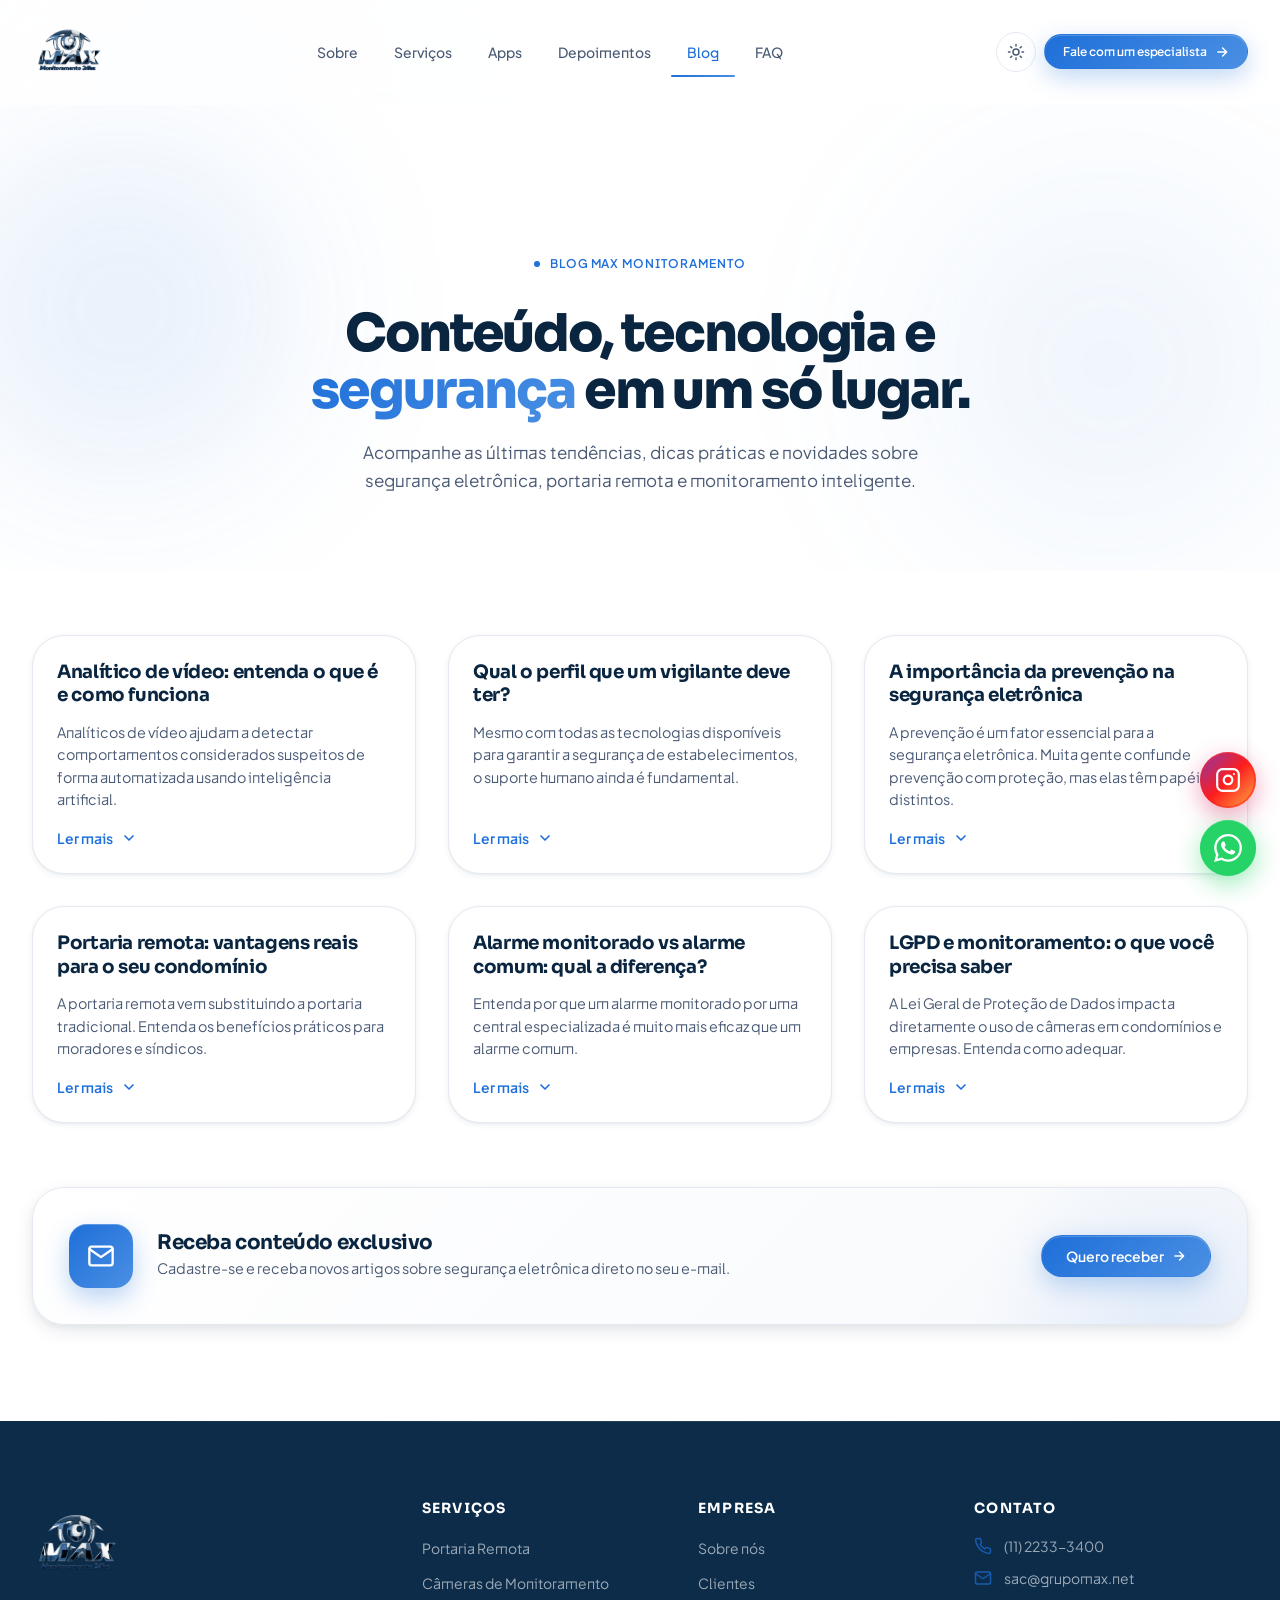
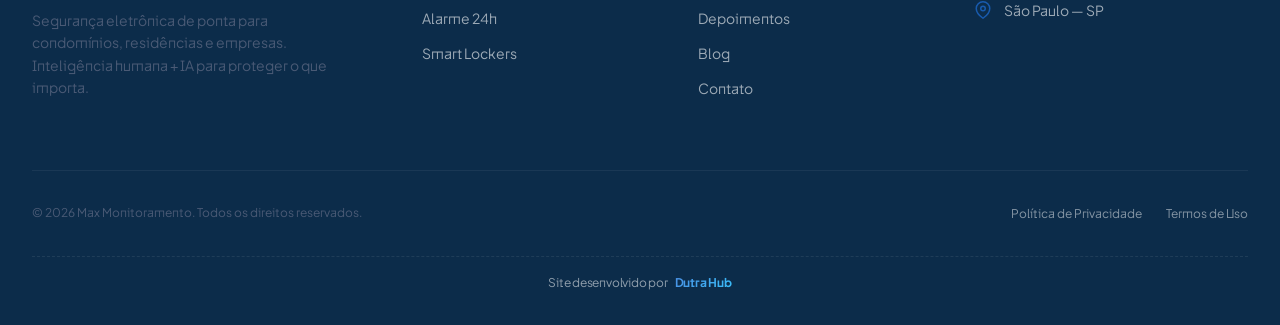
==== commit becd5d06: "ajustes das imagens" ====
--- a/blog.html
+++ b/blog.html
@@ -51,7 +51,7 @@
           <div class="logo">
             <div class="logo__mark" aria-hidden="true">
               <img
-                src="images/logo.png"
+                src="images/Logo.png"
                 alt="Max Monitoramento Logo"
                 style="height: 36px; width: auto; display: block"
               />
@@ -334,7 +334,7 @@
               >
                 <div class="blog-card__media blog-card__media--alt">
                   <img
-                    src="images/blog/Card2.jpg"
+                    src="images/Blog/Card2.jpg"
                     alt="Perfil do vigilante"
                     loading="lazy"
                     class="blog-card__image"
@@ -1066,7 +1066,7 @@
             <div class="logo logo--light">
               <div class="logo__mark" aria-hidden="true">
                 <img
-                  src="images/logo.png"
+                  src="images/Logo.png"
                   alt="Max Monitoramento Logo"
                   style="height: 36px; width: auto; display: block"
                 />
--- a/css/sections.css
+++ b/css/sections.css
@@ -24,7 +24,7 @@
 .hero__photo {
   position: absolute;
   inset: 0;
-  background-image: url("../images/Fundo.png");
+  background-image: url("../images/fundo.png");
   background-size: cover;
   background-position: center;
   background-repeat: no-repeat;
